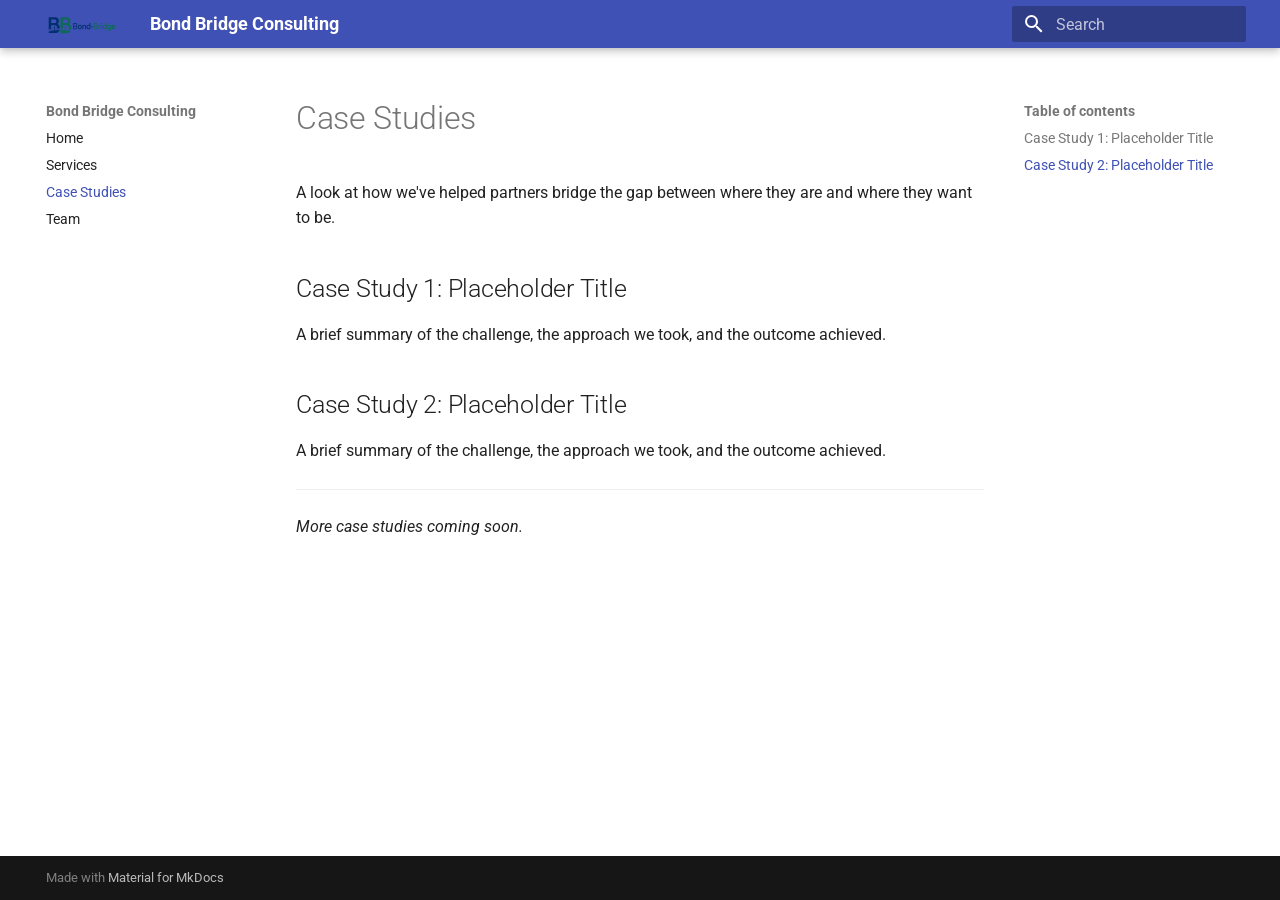
==== case-studies/index.html @ 0bbdc854 "Deployed 4b02a8a with MkDocs version: 1.6.1" ====
<!doctype html>
<html lang="en" class="no-js">
  <head>
    
      <meta charset="utf-8">
      <meta name="viewport" content="width=device-width,initial-scale=1">
      
        <meta name="description" content="Bond Bridge Consulting Public Site">
      
      
      
      
        <link rel="prev" href="../services/">
      
      
        <link rel="next" href="../team/">
      
      
        
      
      
      <link rel="icon" href="../img/bond-bridge-icon.svg">
      <meta name="generator" content="mkdocs-1.6.1, mkdocs-material-9.7.7">
    
    
      
        <title>Case Studies - Bond Bridge Consulting</title>
      
    
    
      <link rel="stylesheet" href="../assets/stylesheets/main.ec1eaa64.min.css">
      
        
        <link rel="stylesheet" href="../assets/stylesheets/palette.ab4e12ef.min.css">
      
      


    
    
      
    
    
      
        
        
        <link rel="preconnect" href="https://fonts.gstatic.com" crossorigin>
        <link rel="stylesheet" href="https://fonts.googleapis.com/css?family=Roboto:300,300i,400,400i,700,700i%7CRoboto+Mono:400,400i,700,700i&display=fallback">
        <style>:root{--md-text-font:"Roboto";--md-code-font:"Roboto Mono"}</style>
      
    
    
    <script>__md_scope=new URL("..",location),__md_hash=e=>[...e].reduce(((e,_)=>(e<<5)-e+_.charCodeAt(0)),0),__md_get=(e,_=localStorage,t=__md_scope)=>JSON.parse(_.getItem(t.pathname+"."+e)),__md_set=(e,_,t=localStorage,a=__md_scope)=>{try{t.setItem(a.pathname+"."+e,JSON.stringify(_))}catch(e){}}</script>
    
      

    
    
  </head>
  
  
    
    
      
    
    
    
    
    <body dir="ltr" data-md-color-scheme="default" data-md-color-primary="indigo" data-md-color-accent="indigo">
  
    
    <input class="md-toggle" data-md-toggle="drawer" type="checkbox" id="__drawer" autocomplete="off">
    <input class="md-toggle" data-md-toggle="search" type="checkbox" id="__search" autocomplete="off">
    <label class="md-overlay" for="__drawer"></label>
    <div data-md-component="skip">
      
        
        <a href="#case-studies" class="md-skip">
          Skip to content
        </a>
      
    </div>
    <div data-md-component="announce">
      
    </div>
    
    
      

  

<header class="md-header md-header--shadow" data-md-component="header">
  <nav class="md-header__inner md-grid" aria-label="Header">
    <a href=".." title="Bond Bridge Consulting" class="md-header__button md-logo" aria-label="Bond Bridge Consulting" data-md-component="logo">
      
  <img src="../img/bond-bridge-tag.svg" alt="logo">

    </a>
    <label class="md-header__button md-icon" for="__drawer">
      
      <svg xmlns="http://www.w3.org/2000/svg" viewBox="0 0 24 24"><path d="M3 6h18v2H3zm0 5h18v2H3zm0 5h18v2H3z"/></svg>
    </label>
    <div class="md-header__title" data-md-component="header-title">
      <div class="md-header__ellipsis">
        <div class="md-header__topic">
          <span class="md-ellipsis">
            Bond Bridge Consulting
          </span>
        </div>
        <div class="md-header__topic" data-md-component="header-topic">
          <span class="md-ellipsis">
            
              Case Studies
            
          </span>
        </div>
      </div>
    </div>
    
      
        <form class="md-header__option" data-md-component="palette">
  
    
    
    
    <input class="md-option" data-md-color-media="" data-md-color-scheme="default" data-md-color-primary="indigo" data-md-color-accent="indigo"  aria-hidden="true"  type="radio" name="__palette" id="__palette_0">
    
  
</form>
      
    
    
      <script>var palette=__md_get("__palette");if(palette&&palette.color){if("(prefers-color-scheme)"===palette.color.media){var media=matchMedia("(prefers-color-scheme: light)"),input=document.querySelector(media.matches?"[data-md-color-media='(prefers-color-scheme: light)']":"[data-md-color-media='(prefers-color-scheme: dark)']");palette.color.media=input.getAttribute("data-md-color-media"),palette.color.scheme=input.getAttribute("data-md-color-scheme"),palette.color.primary=input.getAttribute("data-md-color-primary"),palette.color.accent=input.getAttribute("data-md-color-accent")}for(var[key,value]of Object.entries(palette.color))document.body.setAttribute("data-md-color-"+key,value)}</script>
    
    
    
      
      
        <label class="md-header__button md-icon" for="__search">
          
          <svg xmlns="http://www.w3.org/2000/svg" viewBox="0 0 24 24"><path d="M9.5 3A6.5 6.5 0 0 1 16 9.5c0 1.61-.59 3.09-1.56 4.23l.27.27h.79l5 5-1.5 1.5-5-5v-.79l-.27-.27A6.52 6.52 0 0 1 9.5 16 6.5 6.5 0 0 1 3 9.5 6.5 6.5 0 0 1 9.5 3m0 2C7 5 5 7 5 9.5S7 14 9.5 14 14 12 14 9.5 12 5 9.5 5"/></svg>
        </label>
        <div class="md-search" data-md-component="search" role="dialog">
  <label class="md-search__overlay" for="__search"></label>
  <div class="md-search__inner" role="search">
    <form class="md-search__form" name="search">
      <input type="text" class="md-search__input" name="query" aria-label="Search" placeholder="Search" autocapitalize="off" autocorrect="off" autocomplete="off" spellcheck="false" data-md-component="search-query" required>
      <label class="md-search__icon md-icon" for="__search">
        
        <svg xmlns="http://www.w3.org/2000/svg" viewBox="0 0 24 24"><path d="M9.5 3A6.5 6.5 0 0 1 16 9.5c0 1.61-.59 3.09-1.56 4.23l.27.27h.79l5 5-1.5 1.5-5-5v-.79l-.27-.27A6.52 6.52 0 0 1 9.5 16 6.5 6.5 0 0 1 3 9.5 6.5 6.5 0 0 1 9.5 3m0 2C7 5 5 7 5 9.5S7 14 9.5 14 14 12 14 9.5 12 5 9.5 5"/></svg>
        
        <svg xmlns="http://www.w3.org/2000/svg" viewBox="0 0 24 24"><path d="M20 11v2H8l5.5 5.5-1.42 1.42L4.16 12l7.92-7.92L13.5 5.5 8 11z"/></svg>
      </label>
      <nav class="md-search__options" aria-label="Search">
        
        <button type="reset" class="md-search__icon md-icon" title="Clear" aria-label="Clear" tabindex="-1">
          
          <svg xmlns="http://www.w3.org/2000/svg" viewBox="0 0 24 24"><path d="M19 6.41 17.59 5 12 10.59 6.41 5 5 6.41 10.59 12 5 17.59 6.41 19 12 13.41 17.59 19 19 17.59 13.41 12z"/></svg>
        </button>
      </nav>
      
    </form>
    <div class="md-search__output">
      <div class="md-search__scrollwrap" tabindex="0" data-md-scrollfix>
        <div class="md-search-result" data-md-component="search-result">
          <div class="md-search-result__meta">
            Initializing search
          </div>
          <ol class="md-search-result__list" role="presentation"></ol>
        </div>
      </div>
    </div>
  </div>
</div>
      
    
    
  </nav>
  
</header>
    
    <div class="md-container" data-md-component="container">
      
      
        
          
        
      
      <main class="md-main" data-md-component="main">
        <div class="md-main__inner md-grid">
          
            
              
              <div class="md-sidebar md-sidebar--primary" data-md-component="sidebar" data-md-type="navigation" >
                <div class="md-sidebar__scrollwrap">
                  <div class="md-sidebar__inner">
                    



<nav class="md-nav md-nav--primary" aria-label="Navigation" data-md-level="0">
  <label class="md-nav__title" for="__drawer">
    <a href=".." title="Bond Bridge Consulting" class="md-nav__button md-logo" aria-label="Bond Bridge Consulting" data-md-component="logo">
      
  <img src="../img/bond-bridge-tag.svg" alt="logo">

    </a>
    Bond Bridge Consulting
  </label>
  
  <ul class="md-nav__list" data-md-scrollfix>
    
      
      
  
  
  
  
    <li class="md-nav__item">
      <a href=".." class="md-nav__link">
        
  
  
  <span class="md-ellipsis">
    
  
    Home
  

    
  </span>
  
  

      </a>
    </li>
  

    
      
      
  
  
  
  
    <li class="md-nav__item">
      <a href="../services/" class="md-nav__link">
        
  
  
  <span class="md-ellipsis">
    
  
    Services
  

    
  </span>
  
  

      </a>
    </li>
  

    
      
      
  
  
    
  
  
  
    <li class="md-nav__item md-nav__item--active">
      
      <input class="md-nav__toggle md-toggle" type="checkbox" id="__toc">
      
      
        
      
      
        <label class="md-nav__link md-nav__link--active" for="__toc">
          
  
  
  <span class="md-ellipsis">
    
  
    Case Studies
  

    
  </span>
  
  

          <span class="md-nav__icon md-icon"></span>
        </label>
      
      <a href="./" class="md-nav__link md-nav__link--active">
        
  
  
  <span class="md-ellipsis">
    
  
    Case Studies
  

    
  </span>
  
  

      </a>
      
        

<nav class="md-nav md-nav--secondary" aria-label="Table of contents">
  
  
  
    
  
  
    <label class="md-nav__title" for="__toc">
      <span class="md-nav__icon md-icon"></span>
      Table of contents
    </label>
    <ul class="md-nav__list" data-md-component="toc" data-md-scrollfix>
      
        <li class="md-nav__item">
  <a href="#case-study-1-placeholder-title" class="md-nav__link">
    <span class="md-ellipsis">
      
        Case Study 1: Placeholder Title
      
    </span>
  </a>
  
</li>
      
        <li class="md-nav__item">
  <a href="#case-study-2-placeholder-title" class="md-nav__link">
    <span class="md-ellipsis">
      
        Case Study 2: Placeholder Title
      
    </span>
  </a>
  
</li>
      
    </ul>
  
</nav>
      
    </li>
  

    
      
      
  
  
  
  
    <li class="md-nav__item">
      <a href="../team/" class="md-nav__link">
        
  
  
  <span class="md-ellipsis">
    
  
    Team
  

    
  </span>
  
  

      </a>
    </li>
  

    
  </ul>
</nav>
                  </div>
                </div>
              </div>
            
            
              
              <div class="md-sidebar md-sidebar--secondary" data-md-component="sidebar" data-md-type="toc" >
                <div class="md-sidebar__scrollwrap">
                  <div class="md-sidebar__inner">
                    

<nav class="md-nav md-nav--secondary" aria-label="Table of contents">
  
  
  
    
  
  
    <label class="md-nav__title" for="__toc">
      <span class="md-nav__icon md-icon"></span>
      Table of contents
    </label>
    <ul class="md-nav__list" data-md-component="toc" data-md-scrollfix>
      
        <li class="md-nav__item">
  <a href="#case-study-1-placeholder-title" class="md-nav__link">
    <span class="md-ellipsis">
      
        Case Study 1: Placeholder Title
      
    </span>
  </a>
  
</li>
      
        <li class="md-nav__item">
  <a href="#case-study-2-placeholder-title" class="md-nav__link">
    <span class="md-ellipsis">
      
        Case Study 2: Placeholder Title
      
    </span>
  </a>
  
</li>
      
    </ul>
  
</nav>
                  </div>
                </div>
              </div>
            
          
          
            <div class="md-content" data-md-component="content">
              
              <article class="md-content__inner md-typeset">
                
                  



<h1 id="case-studies">Case Studies</h1>
<p>A look at how we've helped partners bridge the gap between where they are and where they want to be.</p>
<h2 id="case-study-1-placeholder-title">Case Study 1: Placeholder Title</h2>
<p>A brief summary of the challenge, the approach we took, and the outcome achieved.</p>
<h2 id="case-study-2-placeholder-title">Case Study 2: Placeholder Title</h2>
<p>A brief summary of the challenge, the approach we took, and the outcome achieved.</p>
<hr />
<p><em>More case studies coming soon.</em></p>












                
              </article>
            </div>
          
          
<script>var target=document.getElementById(location.hash.slice(1));target&&target.name&&(target.checked=target.name.startsWith("__tabbed_"))</script>
        </div>
        
      </main>
      
        <footer class="md-footer">
  
  <div class="md-footer-meta md-typeset">
    <div class="md-footer-meta__inner md-grid">
      <div class="md-copyright">
  
  
    Made with
    <a href="https://squidfunk.github.io/mkdocs-material/" target="_blank" rel="noopener">
      Material for MkDocs
    </a>
  
</div>
      
    </div>
  </div>
</footer>
      
    </div>
    <div class="md-dialog" data-md-component="dialog">
      <div class="md-dialog__inner md-typeset"></div>
    </div>
    
    
    
      
      
      <script id="__config" type="application/json">{"annotate": null, "base": "..", "features": ["navigation.instant", "navigation.tracking", "content.code.copy"], "search": "../assets/javascripts/workers/search.2c215733.min.js", "tags": null, "translations": {"clipboard.copied": "Copied to clipboard", "clipboard.copy": "Copy to clipboard", "search.result.more.one": "1 more on this page", "search.result.more.other": "# more on this page", "search.result.none": "No matching documents", "search.result.one": "1 matching document", "search.result.other": "# matching documents", "search.result.placeholder": "Type to start searching", "search.result.term.missing": "Missing", "select.version": "Select version"}, "version": null}</script>
    
    
      <script src="../assets/javascripts/bundle.d7400e89.min.js"></script>
      
    
  </body>
</html>
---- assets/stylesheets/main.ec1eaa64.min.css ----
@charset "UTF-8";html{-webkit-text-size-adjust:none;-moz-text-size-adjust:none;text-size-adjust:none;box-sizing:border-box}*,:after,:before{box-sizing:inherit}@media (prefers-reduced-motion){*,:after,:before{transition:none!important}}body{margin:0}a,button,input,label{-webkit-tap-highlight-color:transparent}a{color:inherit;text-decoration:none}hr{border:0;box-sizing:initial;display:block;height:.05rem;overflow:visible;padding:0}small{font-size:80%}sub,sup{line-height:1em}img{border-style:none}table{border-collapse:initial;border-spacing:0}td,th{font-weight:400;vertical-align:top}button{background:#0000;border:0;font-family:inherit;font-size:inherit;margin:0;padding:0}input{border:0;outline:none}:root{--md-primary-fg-color:#4051b5;--md-primary-fg-color--light:#5d6cc0;--md-primary-fg-color--dark:#303fa1;--md-primary-bg-color:#fff;--md-primary-bg-color--light:#ffffffb3;--md-accent-fg-color:#526cfe;--md-accent-fg-color--transparent:#526cfe1a;--md-accent-bg-color:#fff;--md-accent-bg-color--light:#ffffffb3}[data-md-color-scheme=default]{color-scheme:light}[data-md-color-scheme=default] img[src$="#gh-dark-mode-only"],[data-md-color-scheme=default] img[src$="#only-dark"]{display:none}:root,[data-md-color-scheme=default]{--md-hue:225deg;--md-default-fg-color:#000000de;--md-default-fg-color--light:#0000008a;--md-default-fg-color--lighter:#00000052;--md-default-fg-color--lightest:#00000012;--md-default-bg-color:#fff;--md-default-bg-color--light:#ffffffb3;--md-default-bg-color--lighter:#ffffff4d;--md-default-bg-color--lightest:#ffffff1f;--md-code-fg-color:#36464e;--md-code-bg-color:#f5f5f5;--md-code-bg-color--light:#f5f5f5b3;--md-code-bg-color--lighter:#f5f5f54d;--md-code-hl-color:#4287ff;--md-code-hl-color--light:#4287ff1a;--md-code-hl-number-color:#d52a2a;--md-code-hl-special-color:#db1457;--md-code-hl-function-color:#a846b9;--md-code-hl-constant-color:#6e59d9;--md-code-hl-keyword-color:#3f6ec6;--md-code-hl-string-color:#1c7d4d;--md-code-hl-name-color:var(--md-code-fg-color);--md-code-hl-operator-color:var(--md-default-fg-color--light);--md-code-hl-punctuation-color:var(--md-default-fg-color--light);--md-code-hl-comment-color:var(--md-default-fg-color--light);--md-code-hl-generic-color:var(--md-default-fg-color--light);--md-code-hl-variable-color:var(--md-default-fg-color--light);--md-typeset-color:var(--md-default-fg-color);--md-typeset-a-color:var(--md-primary-fg-color);--md-typeset-del-color:#f5503d26;--md-typeset-ins-color:#0bd57026;--md-typeset-kbd-color:#fafafa;--md-typeset-kbd-accent-color:#fff;--md-typeset-kbd-border-color:#b8b8b8;--md-typeset-mark-color:#ffff0080;--md-typeset-table-color:#0000001f;--md-typeset-table-color--light:rgba(0,0,0,.035);--md-admonition-fg-color:var(--md-default-fg-color);--md-admonition-bg-color:var(--md-default-bg-color);--md-warning-fg-color:#000000de;--md-warning-bg-color:#ff9;--md-footer-fg-color:#fff;--md-footer-fg-color--light:#ffffffb3;--md-footer-fg-color--lighter:#ffffff73;--md-footer-bg-color:#000000de;--md-footer-bg-color--dark:#00000052;--md-shadow-z1:0 0.2rem 0.5rem #0000000d,0 0 0.05rem #0000001a;--md-shadow-z2:0 0.2rem 0.5rem #0000001a,0 0 0.05rem #00000040;--md-shadow-z3:0 0.2rem 0.5rem #0003,0 0 0.05rem #00000059}.md-icon svg{fill:currentcolor;display:block;height:1.2rem;width:1.2rem}body{-webkit-font-smoothing:antialiased;-moz-osx-font-smoothing:grayscale;--md-text-font-family:var(--md-text-font,_),-apple-system,BlinkMacSystemFont,Helvetica,Arial,sans-serif;--md-code-font-family:var(--md-code-font,_),SFMono-Regular,Consolas,Menlo,monospace}aside,body,input{font-feature-settings:"kern","liga";color:var(--md-typeset-color);font-family:var(--md-text-font-family)}code,kbd,pre{font-feature-settings:"kern";font-family:var(--md-code-font-family)}:root{--md-typeset-table-sort-icon:url('data:image/svg+xml;charset=utf-8,<svg xmlns="http://www.w3.org/2000/svg" viewBox="0 0 24 24"><path d="m18 21-4-4h3V7h-3l4-4 4 4h-3v10h3M2 19v-2h10v2M2 13v-2h7v2M2 7V5h4v2z"/></svg>');--md-typeset-table-sort-icon--asc:url('data:image/svg+xml;charset=utf-8,<svg xmlns="http://www.w3.org/2000/svg" viewBox="0 0 24 24"><path d="M19 17h3l-4 4-4-4h3V3h2M2 17h10v2H2M6 5v2H2V5m0 6h7v2H2z"/></svg>');--md-typeset-table-sort-icon--desc:url('data:image/svg+xml;charset=utf-8,<svg xmlns="http://www.w3.org/2000/svg" viewBox="0 0 24 24"><path d="M19 7h3l-4-4-4 4h3v14h2M2 17h10v2H2M6 5v2H2V5m0 6h7v2H2z"/></svg>')}.md-typeset{-webkit-print-color-adjust:exact;color-adjust:exact;font-size:.8rem;line-height:1.6;overflow-wrap:break-word}@media print{.md-typeset{font-size:.68rem}}.md-typeset blockquote,.md-typeset dl,.md-typeset figure,.md-typeset ol,.md-typeset pre,.md-typeset ul{margin-bottom:1em;margin-top:1em}.md-typeset h1{color:var(--md-default-fg-color--light);font-size:2em;line-height:1.3;margin:0 0 1.25em}.md-typeset h1,.md-typeset h2{font-weight:300;letter-spacing:-.01em}.md-typeset h2{font-size:1.5625em;line-height:1.4;margin:1.6em 0 .64em}.md-typeset h3{font-size:1.25em;font-weight:400;letter-spacing:-.01em;line-height:1.5;margin:1.6em 0 .8em}.md-typeset h2+h3{margin-top:.8em}.md-typeset h4{font-weight:700;letter-spacing:-.01em;margin:1em 0}.md-typeset h5,.md-typeset h6{color:var(--md-default-fg-color--light);font-size:.8em;font-weight:700;letter-spacing:-.01em;margin:1.25em 0}.md-typeset h5{text-transform:uppercase}.md-typeset h5 code{text-transform:none}.md-typeset hr{border-bottom:.05rem solid var(--md-default-fg-color--lightest);display:flow-root;margin:1.5em 0}.md-typeset a{color:var(--md-typeset-a-color);word-break:break-word}.md-typeset a,.md-typeset a:before{transition:color 125ms}.md-typeset a:focus,.md-typeset a:hover{color:var(--md-accent-fg-color)}.md-typeset a:focus code,.md-typeset a:hover code{background-color:var(--md-accent-fg-color--transparent);color:var(--md-accent-fg-color)}.md-typeset a code{color:var(--md-typeset-a-color)}.md-typeset a.focus-visible{outline-color:var(--md-accent-fg-color);outline-offset:.2rem}.md-typeset code,.md-typeset kbd,.md-typeset pre{color:var(--md-code-fg-color);direction:ltr;font-variant-ligatures:none;transition:background-color 125ms}@media print{.md-typeset code,.md-typeset kbd,.md-typeset pre{white-space:pre-wrap}}.md-typeset code{background-color:var(--md-code-bg-color);border-radius:.1rem;-webkit-box-decoration-break:clone;box-decoration-break:clone;font-size:.85em;padding:0 .2941176471em;transition:color 125ms,background-color 125ms;word-break:break-word}.md-typeset code:not(.focus-visible){-webkit-tap-highlight-color:transparent;outline:none}.md-typeset pre{display:flow-root;line-height:1.4;position:relative}.md-typeset pre>code{-webkit-box-decoration-break:slice;box-decoration-break:slice;box-shadow:none;display:block;margin:0;outline-color:var(--md-accent-fg-color);overflow:auto;padding:.7720588235em 1.1764705882em;scrollbar-color:var(--md-default-fg-color--lighter) #0000;scrollbar-width:thin;touch-action:auto;word-break:normal}.md-typeset pre>code:hover{scrollbar-color:var(--md-accent-fg-color) #0000}.md-typeset pre>code::-webkit-scrollbar{height:.2rem;width:.2rem}.md-typeset pre>code::-webkit-scrollbar-thumb{background-color:var(--md-default-fg-color--lighter)}.md-typeset pre>code::-webkit-scrollbar-thumb:hover{background-color:var(--md-accent-fg-color)}.md-typeset kbd{background-color:var(--md-typeset-kbd-color);border-radius:.1rem;box-shadow:0 .1rem 0 .05rem var(--md-typeset-kbd-border-color),0 .1rem 0 var(--md-typeset-kbd-border-color),0 -.1rem .2rem var(--md-typeset-kbd-accent-color) inset;color:var(--md-default-fg-color);display:inline-block;font-size:.75em;padding:0 .6666666667em;vertical-align:text-top;word-break:break-word}.md-typeset mark{background-color:var(--md-typeset-mark-color);-webkit-box-decoration-break:clone;box-decoration-break:clone;color:inherit;word-break:break-word}.md-typeset abbr{cursor:help;text-decoration:none}.md-typeset [data-preview],.md-typeset abbr{border-bottom:.05rem dotted var(--md-default-fg-color--light)}.md-typeset small{opacity:.75}[dir=ltr] .md-typeset sub,[dir=ltr] .md-typeset sup{margin-left:.078125em}[dir=rtl] .md-typeset sub,[dir=rtl] .md-typeset sup{margin-right:.078125em}[dir=ltr] .md-typeset blockquote{padding-left:.6rem}[dir=rtl] .md-typeset blockquote{padding-right:.6rem}[dir=ltr] .md-typeset blockquote{border-left:.2rem solid var(--md-default-fg-color--lighter)}[dir=rtl] .md-typeset blockquote{border-right:.2rem solid var(--md-default-fg-color--lighter)}.md-typeset blockquote{color:var(--md-default-fg-color--light);margin-left:0;margin-right:0}.md-typeset ul{list-style-type:disc}.md-typeset ul[type]{list-style-type:revert-layer}[dir=ltr] .md-typeset ol,[dir=ltr] .md-typeset ul{margin-left:.625em}[dir=rtl] .md-typeset ol,[dir=rtl] .md-typeset ul{margin-right:.625em}.md-typeset ol,.md-typeset ul{padding:0}.md-typeset ol:not([hidden]),.md-typeset ul:not([hidden]){display:flow-root}.md-typeset ol ol,.md-typeset ul ol{list-style-type:lower-alpha}.md-typeset ol ol ol,.md-typeset ul ol ol{list-style-type:lower-roman}.md-typeset ol ol ol ol,.md-typeset ul ol ol ol{list-style-type:upper-alpha}.md-typeset ol ol ol ol ol,.md-typeset ul ol ol ol ol{list-style-type:upper-roman}.md-typeset ol[type],.md-typeset ul[type]{list-style-type:revert-layer}[dir=ltr] .md-typeset ol li,[dir=ltr] .md-typeset ul li{margin-left:1.25em}[dir=rtl] .md-typeset ol li,[dir=rtl] .md-typeset ul li{margin-right:1.25em}.md-typeset ol li,.md-typeset ul li{margin-bottom:.5em}.md-typeset ol li blockquote,.md-typeset ol li p,.md-typeset ul li blockquote,.md-typeset ul li p{margin:.5em 0}.md-typeset ol li:last-child,.md-typeset ul li:last-child{margin-bottom:0}[dir=ltr] .md-typeset ol li ol,[dir=ltr] .md-typeset ol li ul,[dir=ltr] .md-typeset ul li ol,[dir=ltr] .md-typeset ul li ul{margin-left:.625em}[dir=rtl] .md-typeset ol li ol,[dir=rtl] .md-typeset ol li ul,[dir=rtl] .md-typeset ul li ol,[dir=rtl] .md-typeset ul li ul{margin-right:.625em}.md-typeset ol li ol,.md-typeset ol li ul,.md-typeset ul li ol,.md-typeset ul li ul{margin-bottom:.5em;margin-top:.5em}[dir=ltr] .md-typeset dd{margin-left:1.875em}[dir=rtl] .md-typeset dd{margin-right:1.875em}.md-typeset dd{margin-bottom:1.5em;margin-top:1em}.md-typeset img,.md-typeset svg,.md-typeset video{height:auto;max-width:100%}.md-typeset img[align=left]{margin:1em 1em 1em 0}.md-typeset img[align=right]{margin:1em 0 1em 1em}.md-typeset img[align]:only-child{margin-top:0}.md-typeset figure{display:flow-root;margin:1em auto;max-width:100%;text-align:center;width:fit-content}.md-typeset figure img{display:block;margin:0 auto}.md-typeset figcaption{font-style:italic;margin:1em auto;max-width:24rem}.md-typeset iframe{max-width:100%}.md-typeset table:not([class]){background-color:var(--md-default-bg-color);border:.05rem solid var(--md-typeset-table-color);border-radius:.1rem;display:inline-block;font-size:.64rem;max-width:100%;overflow:auto;touch-action:auto}@media print{.md-typeset table:not([class]){display:table}}.md-typeset table:not([class])+*{margin-top:1.5em}.md-typeset table:not([class]) td>:first-child,.md-typeset table:not([class]) th>:first-child{margin-top:0}.md-typeset table:not([class]) td>:last-child,.md-typeset table:not([class]) th>:last-child{margin-bottom:0}.md-typeset table:not([class]) td:not([align]),.md-typeset table:not([class]) th:not([align]){text-align:left}[dir=rtl] .md-typeset table:not([class]) td:not([align]),[dir=rtl] .md-typeset table:not([class]) th:not([align]){text-align:right}.md-typeset table:not([class]) th{font-weight:700;min-width:5rem;padding:.9375em 1.25em;vertical-align:top}.md-typeset table:not([class]) td{border-top:.05rem solid var(--md-typeset-table-color);padding:.9375em 1.25em;vertical-align:top}.md-typeset table:not([class]) tbody tr{transition:background-color 125ms}.md-typeset table:not([class]) tbody tr:hover{background-color:var(--md-typeset-table-color--light);box-shadow:0 .05rem 0 var(--md-default-bg-color) inset}.md-typeset table:not([class]) a{word-break:normal}.md-typeset table th[role=columnheader]{cursor:pointer}[dir=ltr] .md-typeset table th[role=columnheader]:after{margin-left:.5em}[dir=rtl] .md-typeset table th[role=columnheader]:after{margin-right:.5em}.md-typeset table th[role=columnheader]:after{content:"";display:inline-block;height:1.2em;-webkit-mask-image:var(--md-typeset-table-sort-icon);mask-image:var(--md-typeset-table-sort-icon);-webkit-mask-repeat:no-repeat;mask-repeat:no-repeat;-webkit-mask-size:contain;mask-size:contain;transition:background-color 125ms;vertical-align:text-bottom;width:1.2em}.md-typeset table th[role=columnheader]:hover:after{background-color:var(--md-default-fg-color--lighter)}.md-typeset table th[role=columnheader][aria-sort=ascending]:after{background-color:var(--md-default-fg-color--light);-webkit-mask-image:var(--md-typeset-table-sort-icon--asc);mask-image:var(--md-typeset-table-sort-icon--asc)}.md-typeset table th[role=columnheader][aria-sort=descending]:after{background-color:var(--md-default-fg-color--light);-webkit-mask-image:var(--md-typeset-table-sort-icon--desc);mask-image:var(--md-typeset-table-sort-icon--desc)}.md-typeset__scrollwrap{margin:1em -.8rem;overflow-x:auto;touch-action:auto}.md-typeset__table{display:inline-block;margin-bottom:.5em;padding:0 .8rem}@media print{.md-typeset__table{display:block}}html .md-typeset__table table{display:table;margin:0;overflow:hidden;width:100%}@media screen and (max-width:44.984375em){.md-content__inner>pre{margin:1em -.8rem}.md-content__inner>pre code{border-radius:0}}.md-typeset .md-author{border-radius:100%;display:block;flex-shrink:0;height:1.6rem;overflow:hidden;position:relative;transition:color 125ms,transform 125ms;width:1.6rem}.md-typeset .md-author img{display:block}.md-typeset .md-author--more{background:var(--md-default-fg-color--lightest);color:var(--md-default-fg-color--lighter);font-size:.6rem;font-weight:700;line-height:1.6rem;text-align:center}.md-typeset .md-author--long{height:2.4rem;width:2.4rem}.md-typeset a.md-author{transform:scale(1)}.md-typeset a.md-author img{border-radius:100%;filter:grayscale(100%) opacity(75%);transition:filter 125ms}.md-typeset a.md-author:focus,.md-typeset a.md-author:hover{transform:scale(1.1);z-index:1}.md-typeset a.md-author:focus img,.md-typeset a.md-author:hover img{filter:grayscale(0)}.md-banner{background-color:var(--md-footer-bg-color);color:var(--md-footer-fg-color);overflow:auto}@media print{.md-banner{display:none}}.md-banner--warning{background-color:var(--md-warning-bg-color);color:var(--md-warning-fg-color)}.md-banner__inner{font-size:.7rem;margin:.6rem auto;padding:0 .8rem}[dir=ltr] .md-banner__button{float:right}[dir=rtl] .md-banner__button{float:left}.md-banner__button{color:inherit;cursor:pointer;transition:opacity .25s}.no-js .md-banner__button{display:none}.md-banner__button:hover{opacity:.7}html{font-size:125%;height:100%;overflow-x:hidden}@media screen and (min-width:100em){html{font-size:137.5%}}@media screen and (min-width:125em){html{font-size:150%}}body{background-color:var(--md-default-bg-color);display:flex;flex-direction:column;font-size:.5rem;min-height:100%;position:relative;width:100%}@media print{body{display:block}}@media screen and (max-width:59.984375em){body[data-md-scrolllock]{position:fixed}}.md-grid{margin-left:auto;margin-right:auto;max-width:61rem}.md-container{display:flex;flex-direction:column;flex-grow:1}@media print{.md-container{display:block}}.md-main{flex-grow:1}.md-main__inner{display:flex;height:100%;margin-top:1.5rem}.md-ellipsis{overflow:hidden;text-overflow:ellipsis}.md-toggle{display:none}.md-option{height:0;opacity:0;position:absolute;width:0}.md-option:checked+label:not([hidden]){display:block}.md-option.focus-visible+label{outline-color:var(--md-accent-fg-color);outline-style:auto}.md-skip{background-color:var(--md-default-fg-color);border-radius:.1rem;color:var(--md-default-bg-color);font-size:.64rem;margin:.5rem;opacity:0;outline-color:var(--md-accent-fg-color);padding:.3rem .5rem;position:fixed;transform:translateY(.4rem);z-index:-1}.md-skip:focus{opacity:1;transform:translateY(0);transition:transform .25s cubic-bezier(.4,0,.2,1),opacity 175ms 75ms;z-index:10}@page{margin:25mm}:root{--md-clipboard-icon:url('data:image/svg+xml;charset=utf-8,<svg xmlns="http://www.w3.org/2000/svg" viewBox="0 0 24 24"><path d="M19 21H8V7h11m0-2H8a2 2 0 0 0-2 2v14a2 2 0 0 0 2 2h11a2 2 0 0 0 2-2V7a2 2 0 0 0-2-2m-3-4H4a2 2 0 0 0-2 2v14h2V3h12z"/></svg>')}.md-clipboard{border-radius:.1rem;color:var(--md-default-fg-color--lightest);cursor:pointer;height:1.5em;outline-color:var(--md-accent-fg-color);outline-offset:.1rem;transition:color .25s;width:1.5em;z-index:1}@media print{.md-clipboard{display:none}}.md-clipboard:not(.focus-visible){-webkit-tap-highlight-color:transparent;outline:none}:hover>.md-clipboard{color:var(--md-default-fg-color--light)}.md-clipboard:focus,.md-clipboard:hover{color:var(--md-accent-fg-color)}.md-clipboard:after{background-color:currentcolor;content:"";display:block;height:1.125em;margin:0 auto;-webkit-mask-image:var(--md-clipboard-icon);mask-image:var(--md-clipboard-icon);-webkit-mask-position:center;mask-position:center;-webkit-mask-repeat:no-repeat;mask-repeat:no-repeat;-webkit-mask-size:contain;mask-size:contain;width:1.125em}.md-clipboard--inline{cursor:pointer}.md-clipboard--inline code{transition:color .25s,background-color .25s}.md-clipboard--inline:focus code,.md-clipboard--inline:hover code{background-color:var(--md-accent-fg-color--transparent);color:var(--md-accent-fg-color)}:root{--md-code-select-icon:url('data:image/svg+xml;charset=utf-8,<svg xmlns="http://www.w3.org/2000/svg" viewBox="0 0 24 24"><path d="M19 19h-4v2h4c1.1 0 2-.9 2-2v-4h-2m0-12h-4v2h4v4h2V5c0-1.1-.9-2-2-2M5 5h4V3H5c-1.1 0-2 .9-2 2v4h2m0 6H3v4c0 1.1.9 2 2 2h4v-2H5zm2-4h2v2H7zm4 0h2v2h-2zm4 0h2v2h-2zM7 7h2v2H7zm4 0h2v2h-2zm4 0h2v2h-2zm-8 8h2v2H7zm4 0h2v2h-2zm4 0h2v2h-2z"/></svg>');--md-code-copy-icon:url('data:image/svg+xml;charset=utf-8,<svg xmlns="http://www.w3.org/2000/svg" viewBox="0 0 24 24"><path d="M19 21H8V7h11m0-2H8a2 2 0 0 0-2 2v14a2 2 0 0 0 2 2h11a2 2 0 0 0 2-2V7a2 2 0 0 0-2-2m-3-4H4a2 2 0 0 0-2 2v14h2V3h12z"/></svg>')}.md-typeset .md-code__content{display:grid}.md-code__nav{background-color:var(--md-code-bg-color--lighter);border-radius:.1rem;display:flex;gap:.2rem;padding:.2rem;position:absolute;right:.25em;top:.25em;transition:background-color .25s;z-index:1}:hover>.md-code__nav{background-color:var(--md-code-bg-color--light)}.md-code__button{color:var(--md-default-fg-color--lightest);cursor:pointer;display:block;height:1.5em;outline-color:var(--md-accent-fg-color);outline-offset:.1rem;transition:color .25s;width:1.5em}:hover>*>.md-code__button{color:var(--md-default-fg-color--light)}.md-code__button.focus-visible,.md-code__button:hover{color:var(--md-accent-fg-color)}.md-code__button--active{color:var(--md-default-fg-color)!important}.md-code__button:after{background-color:currentcolor;content:"";display:block;height:1.125em;margin:0 auto;-webkit-mask-position:center;mask-position:center;-webkit-mask-repeat:no-repeat;mask-repeat:no-repeat;-webkit-mask-size:contain;mask-size:contain;width:1.125em}.md-code__button[data-md-type=select]:after{-webkit-mask-image:var(--md-code-select-icon);mask-image:var(--md-code-select-icon)}.md-code__button[data-md-type=copy]:after{-webkit-mask-image:var(--md-code-copy-icon);mask-image:var(--md-code-copy-icon)}@keyframes consent{0%{opacity:0;transform:translateY(100%)}to{opacity:1;transform:translateY(0)}}@keyframes overlay{0%{opacity:0}to{opacity:1}}.md-consent__overlay{animation:overlay .25s both;-webkit-backdrop-filter:blur(.1rem);backdrop-filter:blur(.1rem);background-color:#0000008a;height:100%;opacity:1;position:fixed;top:0;width:100%;z-index:5}.md-consent__inner{animation:consent .5s cubic-bezier(.1,.7,.1,1) both;background-color:var(--md-default-bg-color);border:0;border-radius:.1rem;bottom:0;box-shadow:0 0 .2rem #0000001a,0 .2rem .4rem #0003;max-height:100%;overflow:auto;padding:0;position:fixed;width:100%;z-index:5}.md-consent__form{padding:.8rem}.md-consent__settings{display:none;margin:1em 0}input:checked+.md-consent__settings{display:block}.md-consent__controls{margin-bottom:.8rem}.md-typeset .md-consent__controls .md-button{display:inline}@media screen and (max-width:44.984375em){.md-typeset .md-consent__controls .md-button{display:block;margin-top:.4rem;text-align:center;width:100%}}.md-consent label{cursor:pointer}.md-content{flex-grow:1;min-width:0}.md-content__inner{margin:0 .8rem 1.2rem;padding-top:.6rem}@media screen and (min-width:76.25em){[dir=ltr] .md-sidebar--primary:not([hidden])~.md-content>.md-content__inner{margin-left:1.2rem}[dir=ltr] .md-sidebar--secondary:not([hidden])~.md-content>.md-content__inner,[dir=rtl] .md-sidebar--primary:not([hidden])~.md-content>.md-content__inner{margin-right:1.2rem}[dir=rtl] .md-sidebar--secondary:not([hidden])~.md-content>.md-content__inner{margin-left:1.2rem}}.md-content__inner:before{content:"";display:block;height:.4rem}.md-content__inner>:last-child{margin-bottom:0}[dir=ltr] .md-content__button{float:right}[dir=rtl] .md-content__button{float:left}[dir=ltr] .md-content__button{margin-left:.4rem}[dir=rtl] .md-content__button{margin-right:.4rem}.md-content__button{margin:.4rem 0;padding:0}@media print{.md-content__button{display:none}}.md-typeset .md-content__button{color:var(--md-default-fg-color--lighter)}.md-content__button svg{display:inline;vertical-align:top}[dir=rtl] .md-content__button svg{transform:scaleX(-1)}[dir=ltr] .md-dialog{right:.8rem}[dir=rtl] .md-dialog{left:.8rem}.md-dialog{background-color:var(--md-default-fg-color);border-radius:.1rem;bottom:.8rem;box-shadow:var(--md-shadow-z3);min-width:11.1rem;opacity:0;padding:.4rem .6rem;pointer-events:none;position:fixed;transform:translateY(100%);transition:transform 0ms .4s,opacity .4s;z-index:4}@media print{.md-dialog{display:none}}.md-dialog--active{opacity:1;pointer-events:auto;transform:translateY(0);transition:transform .4s cubic-bezier(.075,.85,.175,1),opacity .4s}.md-dialog__inner{color:var(--md-default-bg-color);font-size:.7rem}.md-feedback{margin:2em 0 1em;text-align:center}.md-feedback fieldset{border:none;margin:0;padding:0}.md-feedback__title{font-weight:700;margin:1em auto}.md-feedback__inner{position:relative}.md-feedback__list{display:flex;flex-wrap:wrap;place-content:baseline center;position:relative}.md-feedback__list:hover .md-icon:not(:disabled){color:var(--md-default-fg-color--lighter)}:disabled .md-feedback__list{min-height:1.8rem}.md-feedback__icon{color:var(--md-default-fg-color--light);cursor:pointer;flex-shrink:0;margin:0 .1rem;transition:color 125ms}.md-feedback__icon:not(:disabled).md-icon:hover{color:var(--md-accent-fg-color)}.md-feedback__icon:disabled{color:var(--md-default-fg-color--lightest);pointer-events:none}.md-feedback__note{opacity:0;position:relative;transform:translateY(.4rem);transition:transform .4s cubic-bezier(.1,.7,.1,1),opacity .15s}.md-feedback__note>*{margin:0 auto;max-width:16rem}:disabled .md-feedback__note{opacity:1;transform:translateY(0)}@media print{.md-feedback{display:none}}.md-footer{background-color:var(--md-footer-bg-color);color:var(--md-footer-fg-color)}@media print{.md-footer{display:none}}.md-footer__inner{justify-content:space-between;overflow:auto;padding:.2rem}.md-footer__inner:not([hidden]){display:flex}.md-footer__link{align-items:end;display:flex;flex-grow:0.01;margin-bottom:.4rem;margin-top:1rem;max-width:100%;outline-color:var(--md-accent-fg-color);overflow:hidden;transition:opacity .25s}.md-footer__link:focus,.md-footer__link:hover{opacity:.7}[dir=rtl] .md-footer__link svg{transform:scaleX(-1)}@media screen and (max-width:44.984375em){.md-footer__link--prev{flex-shrink:0}.md-footer__link--prev .md-footer__title{display:none}}[dir=ltr] .md-footer__link--next{margin-left:auto}[dir=rtl] .md-footer__link--next{margin-right:auto}.md-footer__link--next{text-align:right}[dir=rtl] .md-footer__link--next{text-align:left}.md-footer__title{flex-grow:1;font-size:.9rem;margin-bottom:.7rem;max-width:calc(100% - 2.4rem);padding:0 1rem;white-space:nowrap}.md-footer__button{margin:.2rem;padding:.4rem}.md-footer__direction{font-size:.64rem;opacity:.7}.md-footer-meta{background-color:var(--md-footer-bg-color--dark)}.md-footer-meta__inner{display:flex;flex-wrap:wrap;justify-content:space-between;padding:.2rem}html .md-footer-meta.md-typeset a{color:var(--md-footer-fg-color--light)}html .md-footer-meta.md-typeset a:focus,html .md-footer-meta.md-typeset a:hover{color:var(--md-footer-fg-color)}.md-copyright{color:var(--md-footer-fg-color--lighter);font-size:.64rem;margin:auto .6rem;padding:.4rem 0;width:100%}@media screen and (min-width:45em){.md-copyright{width:auto}}.md-copyright__highlight{color:var(--md-footer-fg-color--light)}.md-social{display:inline-flex;gap:.2rem;margin:0 .4rem;padding:.2rem 0 .6rem}@media screen and (min-width:45em){.md-social{padding:.6rem 0}}.md-social__link{display:inline-block;height:1.6rem;text-align:center;width:1.6rem}.md-social__link:before{line-height:1.9}.md-social__link svg{fill:currentcolor;max-height:.8rem;vertical-align:-25%}.md-typeset .md-button{border:.1rem solid;border-radius:.1rem;color:var(--md-primary-fg-color);cursor:pointer;display:inline-block;font-weight:700;padding:.625em 2em;transition:color 125ms,background-color 125ms,border-color 125ms}.md-typeset .md-button--primary{background-color:var(--md-primary-fg-color);border-color:var(--md-primary-fg-color);color:var(--md-primary-bg-color)}.md-typeset .md-button:focus,.md-typeset .md-button:hover{background-color:var(--md-accent-fg-color);border-color:var(--md-accent-fg-color);color:var(--md-accent-bg-color)}[dir=ltr] .md-typeset .md-input{border-top-left-radius:.1rem}[dir=ltr] .md-typeset .md-input,[dir=rtl] .md-typeset .md-input{border-top-right-radius:.1rem}[dir=rtl] .md-typeset .md-input{border-top-left-radius:.1rem}.md-typeset .md-input{border-bottom:.1rem solid var(--md-default-fg-color--lighter);box-shadow:var(--md-shadow-z1);font-size:.8rem;height:1.8rem;padding:0 .6rem;transition:border .25s,box-shadow .25s}.md-typeset .md-input:focus,.md-typeset .md-input:hover{border-bottom-color:var(--md-accent-fg-color);box-shadow:var(--md-shadow-z2)}.md-typeset .md-input--stretch{width:100%}.md-header{background-color:var(--md-primary-fg-color);box-shadow:0 0 .2rem #0000,0 .2rem .4rem #0000;color:var(--md-primary-bg-color);display:block;left:0;position:sticky;right:0;top:0;z-index:4}@media print{.md-header{display:none}}.md-header[hidden]{transform:translateY(-100%);transition:transform .25s cubic-bezier(.8,0,.6,1),box-shadow .25s}.md-header--shadow{box-shadow:0 0 .2rem #0000001a,0 .2rem .4rem #0003;transition:transform .25s cubic-bezier(.1,.7,.1,1),box-shadow .25s}.md-header__inner{align-items:center;display:flex;padding:0 .2rem}.md-header__button{color:currentcolor;cursor:pointer;margin:.2rem;outline-color:var(--md-accent-fg-color);padding:.4rem;position:relative;transition:opacity .25s;vertical-align:middle;z-index:1}.md-header__button:hover{opacity:.7}.md-header__button:not([hidden]){display:inline-block}.md-header__button:not(.focus-visible){-webkit-tap-highlight-color:transparent;outline:none}.md-header__button.md-logo{margin:.2rem;padding:.4rem}@media screen and (max-width:76.234375em){.md-header__button.md-logo{display:none}}.md-header__button.md-logo img,.md-header__button.md-logo svg{fill:currentcolor;display:block;height:1.2rem;width:auto}@media screen and (min-width:60em){.md-header__button[for=__search]{display:none}}.no-js .md-header__button[for=__search]{display:none}[dir=rtl] .md-header__button[for=__search] svg{transform:scaleX(-1)}@media screen and (min-width:76.25em){.md-header__button[for=__drawer]{display:none}}.md-header__topic{display:flex;max-width:100%;position:absolute;transition:transform .4s cubic-bezier(.1,.7,.1,1),opacity .15s;white-space:nowrap}.md-header__topic+.md-header__topic{opacity:0;pointer-events:none;transform:translateX(1.25rem);transition:transform .4s cubic-bezier(1,.7,.1,.1),opacity .15s;z-index:-1}[dir=rtl] .md-header__topic+.md-header__topic{transform:translateX(-1.25rem)}.md-header__topic:first-child{font-weight:700}[dir=ltr] .md-header__title{margin-left:1rem;margin-right:.4rem}[dir=rtl] .md-header__title{margin-left:.4rem;margin-right:1rem}.md-header__title{flex-grow:1;font-size:.9rem;height:2.4rem;line-height:2.4rem}.md-header__title--active .md-header__topic{opacity:0;pointer-events:none;transform:translateX(-1.25rem);transition:transform .4s cubic-bezier(1,.7,.1,.1),opacity .15s;z-index:-1}[dir=rtl] .md-header__title--active .md-header__topic{transform:translateX(1.25rem)}.md-header__title--active .md-header__topic+.md-header__topic{opacity:1;pointer-events:auto;transform:translateX(0);transition:transform .4s cubic-bezier(.1,.7,.1,1),opacity .15s;z-index:0}.md-header__title>.md-header__ellipsis{height:100%;position:relative;width:100%}.md-header__option{display:flex;flex-shrink:0;max-width:100%;transition:max-width 0ms .25s,opacity .25s .25s;white-space:nowrap}[data-md-toggle=search]:checked~.md-header .md-header__option{max-width:0;opacity:0;transition:max-width 0ms,opacity 0ms}.md-header__option>input{bottom:0}.md-header__source{display:none}@media screen and (min-width:60em){[dir=ltr] .md-header__source{margin-left:1rem}[dir=rtl] .md-header__source{margin-right:1rem}.md-header__source{display:block;max-width:11.7rem;width:11.7rem}}@media screen and (min-width:76.25em){[dir=ltr] .md-header__source{margin-left:1.4rem}[dir=rtl] .md-header__source{margin-right:1.4rem}}.md-meta{color:var(--md-default-fg-color--light);font-size:.7rem;line-height:1.3}.md-meta__list{display:inline-flex;flex-wrap:wrap;list-style:none;margin:0;padding:0}.md-meta__item:not(:last-child):after{content:"·";margin-left:.2rem;margin-right:.2rem}.md-meta__link{color:var(--md-typeset-a-color)}.md-meta__link:focus,.md-meta__link:hover{color:var(--md-accent-fg-color)}.md-draft{background-color:#ff1744;border-radius:.125em;color:#fff;display:inline-block;font-weight:700;padding-left:.5714285714em;padding-right:.5714285714em}:root{--md-nav-icon--prev:url('data:image/svg+xml;charset=utf-8,<svg xmlns="http://www.w3.org/2000/svg" viewBox="0 0 24 24"><path d="M20 11v2H8l5.5 5.5-1.42 1.42L4.16 12l7.92-7.92L13.5 5.5 8 11z"/></svg>');--md-nav-icon--next:url('data:image/svg+xml;charset=utf-8,<svg xmlns="http://www.w3.org/2000/svg" viewBox="0 0 24 24"><path d="M8.59 16.58 13.17 12 8.59 7.41 10 6l6 6-6 6z"/></svg>');--md-toc-icon:url('data:image/svg+xml;charset=utf-8,<svg xmlns="http://www.w3.org/2000/svg" viewBox="0 0 24 24"><path d="M3 9h14V7H3zm0 4h14v-2H3zm0 4h14v-2H3zm16 0h2v-2h-2zm0-10v2h2V7zm0 6h2v-2h-2z"/></svg>')}.md-nav{font-size:.7rem;line-height:1.3}.md-nav__title{color:var(--md-default-fg-color--light);display:block;font-weight:700;overflow:hidden;padding:0 .6rem;text-overflow:ellipsis}.md-nav__title .md-nav__button{display:none}.md-nav__title .md-nav__button img{height:100%;width:auto}.md-nav__title .md-nav__button.md-logo img,.md-nav__title .md-nav__button.md-logo svg{fill:currentcolor;display:block;height:2.4rem;max-width:100%;object-fit:contain;width:auto}.md-nav__list{list-style:none;margin:0;padding:0}.md-nav__link{align-items:flex-start;display:flex;gap:.4rem;margin-top:.625em;scroll-snap-align:start;transition:color 125ms}.md-nav__link--passed,.md-nav__link--passed code{color:var(--md-default-fg-color--light)}.md-nav__item .md-nav__link--active,.md-nav__item .md-nav__link--active code{color:var(--md-typeset-a-color)}.md-nav__link .md-ellipsis{position:relative}.md-nav__link .md-ellipsis code{word-break:normal}[dir=ltr] .md-nav__link .md-icon:last-child{margin-left:auto}[dir=rtl] .md-nav__link .md-icon:last-child{margin-right:auto}.md-nav__link .md-typeset{font-size:.7rem;line-height:1.3}.md-nav__link svg{fill:currentcolor;flex-shrink:0;height:1.3em;position:relative}.md-nav__link[for]:focus,.md-nav__link[for]:hover,.md-nav__link[href]:focus,.md-nav__link[href]:hover{color:var(--md-accent-fg-color);cursor:pointer}.md-nav__link[for]:focus code,.md-nav__link[for]:hover code,.md-nav__link[href]:focus code,.md-nav__link[href]:hover code{background-color:var(--md-accent-fg-color--transparent);color:var(--md-accent-fg-color)}.md-nav__link.focus-visible{outline-color:var(--md-accent-fg-color);outline-offset:.2rem}.md-nav--primary .md-nav__link[for=__toc]{display:none}.md-nav--primary .md-nav__link[for=__toc] .md-icon:after{background-color:currentcolor;display:block;height:100%;-webkit-mask-image:var(--md-toc-icon);mask-image:var(--md-toc-icon);width:100%}.md-nav--primary .md-nav__link[for=__toc]~.md-nav{display:none}.md-nav__container>.md-nav__link{margin-top:0}.md-nav__container>.md-nav__link:first-child{flex-grow:1;min-width:0}.md-nav__icon{flex-shrink:0}.md-nav__source{display:none}@media screen and (max-width:76.234375em){.md-nav--primary,.md-nav--primary .md-nav{background-color:var(--md-default-bg-color);display:flex;flex-direction:column;height:100%;left:0;position:absolute;right:0;top:0;z-index:1}.md-nav--primary .md-nav__item,.md-nav--primary .md-nav__title{font-size:.8rem;line-height:1.5}.md-nav--primary .md-nav__title{background-color:var(--md-default-fg-color--lightest);color:var(--md-default-fg-color--light);cursor:pointer;height:5.6rem;line-height:2.4rem;padding:3rem .8rem .2rem;position:relative;white-space:nowrap}[dir=ltr] .md-nav--primary .md-nav__title .md-nav__icon{left:.4rem}[dir=rtl] .md-nav--primary .md-nav__title .md-nav__icon{right:.4rem}.md-nav--primary .md-nav__title .md-nav__icon{display:block;height:1.2rem;margin:.2rem;position:absolute;top:.4rem;width:1.2rem}.md-nav--primary .md-nav__title .md-nav__icon:after{background-color:currentcolor;content:"";display:block;height:100%;-webkit-mask-image:var(--md-nav-icon--prev);mask-image:var(--md-nav-icon--prev);-webkit-mask-position:center;mask-position:center;-webkit-mask-repeat:no-repeat;mask-repeat:no-repeat;-webkit-mask-size:contain;mask-size:contain;width:100%}.md-nav--primary .md-nav__title~.md-nav__list{background-color:var(--md-default-bg-color);box-shadow:0 .05rem 0 var(--md-default-fg-color--lightest) inset;overflow-y:auto;scroll-snap-type:y mandatory;touch-action:pan-y}.md-nav--primary .md-nav__title~.md-nav__list>:first-child{border-top:0}.md-nav--primary .md-nav__title[for=__drawer]{background-color:var(--md-primary-fg-color);color:var(--md-primary-bg-color);font-weight:700}.md-nav--primary .md-nav__title .md-logo{display:block;left:.2rem;margin:.2rem;padding:.4rem;position:absolute;right:.2rem;top:.2rem}.md-nav--primary .md-nav__list{flex:1}.md-nav--primary .md-nav__item{border-top:.05rem solid var(--md-default-fg-color--lightest)}.md-nav--primary .md-nav__item--active>.md-nav__link{color:var(--md-typeset-a-color)}.md-nav--primary .md-nav__item--active>.md-nav__link:focus,.md-nav--primary .md-nav__item--active>.md-nav__link:hover{color:var(--md-accent-fg-color)}.md-nav--primary .md-nav__link{margin-top:0;padding:.6rem .8rem}.md-nav--primary .md-nav__link svg{margin-top:.1em}.md-nav--primary .md-nav__link>.md-nav__link{padding:0}[dir=ltr] .md-nav--primary .md-nav__link .md-nav__icon{margin-right:-.2rem}[dir=rtl] .md-nav--primary .md-nav__link .md-nav__icon{margin-left:-.2rem}.md-nav--primary .md-nav__link .md-nav__icon{font-size:1.2rem;height:1.2rem;width:1.2rem}.md-nav--primary .md-nav__link .md-nav__icon:after{background-color:currentcolor;content:"";display:block;height:100%;-webkit-mask-image:var(--md-nav-icon--next);mask-image:var(--md-nav-icon--next);-webkit-mask-position:center;mask-position:center;-webkit-mask-repeat:no-repeat;mask-repeat:no-repeat;-webkit-mask-size:contain;mask-size:contain;width:100%}[dir=rtl] .md-nav--primary .md-nav__icon:after{transform:scale(-1)}.md-nav--primary .md-nav--secondary .md-nav{background-color:initial;position:static}[dir=ltr] .md-nav--primary .md-nav--secondary .md-nav .md-nav__link{padding-left:1.4rem}[dir=rtl] .md-nav--primary .md-nav--secondary .md-nav .md-nav__link{padding-right:1.4rem}[dir=ltr] .md-nav--primary .md-nav--secondary .md-nav .md-nav .md-nav__link{padding-left:2rem}[dir=rtl] .md-nav--primary .md-nav--secondary .md-nav .md-nav .md-nav__link{padding-right:2rem}[dir=ltr] .md-nav--primary .md-nav--secondary .md-nav .md-nav .md-nav .md-nav__link{padding-left:2.6rem}[dir=rtl] .md-nav--primary .md-nav--secondary .md-nav .md-nav .md-nav .md-nav__link{padding-right:2.6rem}[dir=ltr] .md-nav--primary .md-nav--secondary .md-nav .md-nav .md-nav .md-nav .md-nav__link{padding-left:3.2rem}[dir=rtl] .md-nav--primary .md-nav--secondary .md-nav .md-nav .md-nav .md-nav .md-nav__link{padding-right:3.2rem}.md-nav--secondary{background-color:initial}.md-nav__toggle~.md-nav{display:flex;opacity:0;transform:translateX(100%);transition:transform .25s cubic-bezier(.8,0,.6,1),opacity 125ms 50ms}[dir=rtl] .md-nav__toggle~.md-nav{transform:translateX(-100%)}.md-nav__toggle:checked~.md-nav{opacity:1;transform:translateX(0);transition:transform .25s cubic-bezier(.4,0,.2,1),opacity 125ms 125ms}.md-nav__toggle:checked~.md-nav>.md-nav__list{backface-visibility:hidden}}@media screen and (max-width:59.984375em){.md-nav--primary .md-nav__link[for=__toc]{display:flex}.md-nav--primary .md-nav__link[for=__toc] .md-icon:after{content:""}.md-nav--primary .md-nav__link[for=__toc]+.md-nav__link{display:none}.md-nav--primary .md-nav__link[for=__toc]~.md-nav{display:flex}.md-nav__source{background-color:var(--md-primary-fg-color--dark);color:var(--md-primary-bg-color);display:block;padding:0 .2rem}}@media screen and (min-width:60em) and (max-width:76.234375em){.md-nav--integrated .md-nav__link[for=__toc]{display:flex}.md-nav--integrated .md-nav__link[for=__toc] .md-icon:after{content:""}.md-nav--integrated .md-nav__link[for=__toc]+.md-nav__link{display:none}.md-nav--integrated .md-nav__link[for=__toc]~.md-nav{display:flex}}@media screen and (min-width:60em){.md-nav{margin-bottom:-.4rem}.md-nav--secondary .md-nav__title{background:var(--md-default-bg-color);box-shadow:0 0 .4rem .4rem var(--md-default-bg-color);position:sticky;top:0;z-index:1}.md-nav--secondary .md-nav__title[for=__toc]{scroll-snap-align:start}.md-nav--secondary .md-nav__title .md-nav__icon{display:none}[dir=ltr] .md-nav--secondary .md-nav__list{padding-left:.6rem}[dir=rtl] .md-nav--secondary .md-nav__list{padding-right:.6rem}.md-nav--secondary .md-nav__list{padding-bottom:.4rem}[dir=ltr] .md-nav--secondary .md-nav__item>.md-nav__link{margin-right:.4rem}[dir=rtl] .md-nav--secondary .md-nav__item>.md-nav__link{margin-left:.4rem}}@media screen and (min-width:76.25em){.md-nav{margin-bottom:-.4rem;transition:max-height .25s cubic-bezier(.86,0,.07,1)}.md-nav--primary .md-nav__title{background:var(--md-default-bg-color);box-shadow:0 0 .4rem .4rem var(--md-default-bg-color);position:sticky;top:0;z-index:1}.md-nav--primary .md-nav__title[for=__drawer]{scroll-snap-align:start}.md-nav--primary .md-nav__title .md-nav__icon{display:none}[dir=ltr] .md-nav--primary .md-nav__list{padding-left:.6rem}[dir=rtl] .md-nav--primary .md-nav__list{padding-right:.6rem}.md-nav--primary .md-nav__list{padding-bottom:.4rem}[dir=ltr] .md-nav--primary .md-nav__item>.md-nav__link{margin-right:.4rem}[dir=rtl] .md-nav--primary .md-nav__item>.md-nav__link{margin-left:.4rem}.md-nav__toggle~.md-nav{display:grid;grid-template-rows:minmax(.4rem,0fr);opacity:0;transition:grid-template-rows .25s cubic-bezier(.86,0,.07,1),opacity .25s,visibility 0ms .25s;visibility:collapse}.md-nav__toggle~.md-nav>.md-nav__list{overflow:hidden}.md-nav__toggle.md-toggle--indeterminate~.md-nav,.md-nav__toggle:checked~.md-nav{grid-template-rows:minmax(.4rem,1fr);opacity:1;transition:grid-template-rows .25s cubic-bezier(.86,0,.07,1),opacity .15s .1s,visibility 0ms;visibility:visible}.md-nav__toggle.md-toggle--indeterminate~.md-nav{transition:none}.md-nav__item--nested>.md-nav>.md-nav__title{display:none}.md-nav__item--section{display:block;margin:1.25em 0}.md-nav__item--section:last-child{margin-bottom:0}.md-nav__item--section>.md-nav__link{font-weight:700}.md-nav__item--section>.md-nav__link[for]{color:var(--md-default-fg-color--light)}.md-nav__item--section>.md-nav__link:not(.md-nav__container){pointer-events:none}.md-nav__item--section>.md-nav__link .md-icon,.md-nav__item--section>.md-nav__link>[for]{display:none}[dir=ltr] .md-nav__item--section>.md-nav{margin-left:-.6rem}[dir=rtl] .md-nav__item--section>.md-nav{margin-right:-.6rem}.md-nav__item--section>.md-nav{display:block;opacity:1;visibility:visible}.md-nav__item--section>.md-nav>.md-nav__list>.md-nav__item{padding:0}.md-nav__icon{border-radius:100%;height:.9rem;transition:background-color .25s;width:.9rem}.md-nav__icon:hover{background-color:var(--md-accent-fg-color--transparent)}.md-nav__icon:after{background-color:currentcolor;border-radius:100%;content:"";display:inline-block;height:100%;-webkit-mask-image:var(--md-nav-icon--next);mask-image:var(--md-nav-icon--next);-webkit-mask-position:center;mask-position:center;-webkit-mask-repeat:no-repeat;mask-repeat:no-repeat;-webkit-mask-size:contain;mask-size:contain;transition:transform .25s;vertical-align:-.1rem;width:100%}[dir=rtl] .md-nav__icon:after{transform:rotate(180deg)}.md-nav__item--nested .md-nav__toggle:checked~.md-nav__link .md-nav__icon:after,.md-nav__item--nested .md-toggle--indeterminate~.md-nav__link .md-nav__icon:after{transform:rotate(90deg)}.md-nav--lifted>.md-nav__list>.md-nav__item,.md-nav--lifted>.md-nav__title{display:none}.md-nav--lifted>.md-nav__list>.md-nav__item--active{display:block}.md-nav--lifted>.md-nav__list>.md-nav__item--active>.md-nav__link{background:var(--md-default-bg-color);box-shadow:0 0 .4rem .4rem var(--md-default-bg-color);margin-top:0;position:sticky;top:0;z-index:1}.md-nav--lifted>.md-nav__list>.md-nav__item--active>.md-nav__link:not(.md-nav__container){pointer-events:none}.md-nav--lifted>.md-nav__list>.md-nav__item--active.md-nav__item--section{margin:0}[dir=ltr] .md-nav--lifted>.md-nav__list>.md-nav__item>.md-nav:not(.md-nav--secondary){margin-left:-.6rem}[dir=rtl] .md-nav--lifted>.md-nav__list>.md-nav__item>.md-nav:not(.md-nav--secondary){margin-right:-.6rem}.md-nav--lifted>.md-nav__list>.md-nav__item>[for]{color:var(--md-default-fg-color--light)}.md-nav--lifted .md-nav[data-md-level="1"]{grid-template-rows:minmax(.4rem,1fr);opacity:1;visibility:visible}[dir=ltr] .md-nav--integrated>.md-nav__list>.md-nav__item--active .md-nav--secondary{border-left:.05rem solid var(--md-primary-fg-color)}[dir=rtl] .md-nav--integrated>.md-nav__list>.md-nav__item--active .md-nav--secondary{border-right:.05rem solid var(--md-primary-fg-color)}.md-nav--integrated>.md-nav__list>.md-nav__item--active .md-nav--secondary{display:block;margin-bottom:1.25em;opacity:1;visibility:visible}.md-nav--integrated>.md-nav__list>.md-nav__item--active .md-nav--secondary>.md-nav__list{overflow:visible;padding-bottom:0}.md-nav--integrated>.md-nav__list>.md-nav__item--active .md-nav--secondary>.md-nav__title{display:none}}.md-pagination{font-size:.8rem;font-weight:700;gap:.4rem}.md-pagination,.md-pagination>*{align-items:center;display:flex;justify-content:center}.md-pagination>*{border-radius:.2rem;height:1.8rem;min-width:1.8rem;text-align:center}.md-pagination__current{background-color:var(--md-default-fg-color--lightest);color:var(--md-default-fg-color--light)}.md-pagination__link{transition:color 125ms,background-color 125ms}.md-pagination__link:focus,.md-pagination__link:hover{background-color:var(--md-accent-fg-color--transparent);color:var(--md-accent-fg-color)}.md-pagination__link:focus svg,.md-pagination__link:hover svg{color:var(--md-accent-fg-color)}.md-pagination__link.focus-visible{outline-color:var(--md-accent-fg-color);outline-offset:.2rem}.md-pagination__link svg{fill:currentcolor;color:var(--md-default-fg-color--lighter);display:block;max-height:100%;width:1.2rem}:root{--md-path-icon:url('data:image/svg+xml;charset=utf-8,<svg xmlns="http://www.w3.org/2000/svg" viewBox="0 0 24 24"><path d="M8.59 16.58 13.17 12 8.59 7.41 10 6l6 6-6 6z"/></svg>')}.md-path{font-size:.7rem;margin:0 .8rem;overflow:auto;padding-top:1.2rem}.md-path:not([hidden]){display:block}@media screen and (min-width:76.25em){.md-path{margin:0 1.2rem}}.md-path__list{align-items:center;display:flex;gap:.2rem;list-style:none;margin:0;padding:0}.md-path__item:not(:first-child){display:inline-flex;gap:.2rem;white-space:nowrap}.md-path__item:not(:first-child):before{background-color:var(--md-default-fg-color--lighter);content:"";display:inline;height:.8rem;-webkit-mask-image:var(--md-path-icon);mask-image:var(--md-path-icon);width:.8rem}.md-path__link{align-items:center;color:var(--md-default-fg-color--light);display:flex}.md-path__link:focus,.md-path__link:hover{color:var(--md-accent-fg-color)}:root{--md-post-pin-icon:url('data:image/svg+xml;charset=utf-8,<svg xmlns="http://www.w3.org/2000/svg" viewBox="0 0 24 24"><path d="M16 12V4h1V2H7v2h1v8l-2 2v2h5.2v6h1.6v-6H18v-2z"/></svg>')}.md-post__back{border-bottom:.05rem solid var(--md-default-fg-color--lightest);margin-bottom:1.2rem;padding-bottom:1.2rem}@media screen and (max-width:76.234375em){.md-post__back{display:none}}[dir=rtl] .md-post__back svg{transform:scaleX(-1)}.md-post__authors{display:flex;flex-direction:column;gap:.6rem;margin:0 .6rem 1.2rem}.md-post .md-post__meta a{transition:color 125ms}.md-post .md-post__meta a:focus,.md-post .md-post__meta a:hover{color:var(--md-accent-fg-color)}.md-post__title{color:var(--md-default-fg-color--light);font-weight:700}.md-post--excerpt{margin-bottom:3.2rem}.md-post--excerpt .md-post__header{align-items:center;display:flex;gap:.6rem;min-height:1.6rem}.md-post--excerpt .md-post__authors{align-items:center;display:inline-flex;flex-direction:row;gap:.2rem;margin:0;min-height:2.4rem}[dir=ltr] .md-post--excerpt .md-post__meta .md-meta__list{margin-right:.4rem}[dir=rtl] .md-post--excerpt .md-post__meta .md-meta__list{margin-left:.4rem}.md-post--excerpt .md-post__content>:first-child{--md-scroll-margin:6rem;margin-top:0}.md-post>.md-nav--secondary{margin:1em 0}.md-pin{background:var(--md-default-fg-color--lightest);border-radius:1rem;margin-top:-.05rem;padding:.2rem}.md-pin:after{background-color:currentcolor;content:"";display:block;height:.6rem;margin:0 auto;-webkit-mask-image:var(--md-post-pin-icon);mask-image:var(--md-post-pin-icon);-webkit-mask-position:center;mask-position:center;-webkit-mask-repeat:no-repeat;mask-repeat:no-repeat;-webkit-mask-size:contain;mask-size:contain;width:.6rem}.md-profile{align-items:center;display:flex;font-size:.7rem;gap:.6rem;line-height:1.4;width:100%}.md-profile__description{flex-grow:1}.md-content--post{display:flex}@media screen and (max-width:76.234375em){.md-content--post{flex-flow:column-reverse}}.md-content--post>.md-content__inner{flex-grow:1;min-width:0}@media screen and (min-width:76.25em){[dir=ltr] .md-content--post>.md-content__inner{margin-left:1.2rem}[dir=rtl] .md-content--post>.md-content__inner{margin-right:1.2rem}}@media screen and (max-width:76.234375em){.md-sidebar.md-sidebar--post{padding:0;position:static;width:100%}.md-sidebar.md-sidebar--post .md-sidebar__scrollwrap{overflow:visible}.md-sidebar.md-sidebar--post .md-sidebar__inner{padding:0}.md-sidebar.md-sidebar--post .md-post__meta{margin-left:.6rem;margin-right:.6rem}.md-sidebar.md-sidebar--post .md-nav__item{border:none;display:inline}.md-sidebar.md-sidebar--post .md-nav__list{display:inline-flex;flex-wrap:wrap;gap:.6rem;padding-bottom:.6rem;padding-top:.6rem}.md-sidebar.md-sidebar--post .md-nav__link{padding:0}.md-sidebar.md-sidebar--post .md-nav{height:auto;margin-bottom:0;position:static}}:root{--md-progress-value:0;--md-progress-delay:400ms}.md-progress{background:var(--md-primary-bg-color);height:.075rem;opacity:min(clamp(0,var(--md-progress-value),1),clamp(0,100 - var(--md-progress-value),1));position:fixed;top:0;transform:scaleX(calc(var(--md-progress-value)*1%));transform-origin:left;transition:transform .5s cubic-bezier(.19,1,.22,1),opacity .25s var(--md-progress-delay);width:100%;z-index:4}:root{--md-search-result-icon:url('data:image/svg+xml;charset=utf-8,<svg xmlns="http://www.w3.org/2000/svg" viewBox="0 0 24 24"><path d="M14 2H6a2 2 0 0 0-2 2v16a2 2 0 0 0 2 2h7c-.41-.25-.8-.56-1.14-.9-.33-.33-.61-.7-.86-1.1H6V4h7v5h5v1.18c.71.16 1.39.43 2 .82V8zm6.31 16.9c1.33-2.11.69-4.9-1.4-6.22-2.11-1.33-4.91-.68-6.22 1.4-1.34 2.11-.69 4.89 1.4 6.22 1.46.93 3.32.93 4.79.02L22 23.39 23.39 22zm-3.81.1a2.5 2.5 0 0 1-2.5-2.5 2.5 2.5 0 0 1 2.5-2.5 2.5 2.5 0 0 1 2.5 2.5 2.5 2.5 0 0 1-2.5 2.5"/></svg>')}.md-search{position:relative}@media screen and (min-width:60em){.md-search{padding:.2rem 0}}.no-js .md-search{display:none}.md-search__overlay{opacity:0;z-index:1}@media screen and (max-width:59.984375em){[dir=ltr] .md-search__overlay{left:-2.2rem}[dir=rtl] .md-search__overlay{right:-2.2rem}.md-search__overlay{background-color:var(--md-default-bg-color);border-radius:1rem;height:2rem;overflow:hidden;pointer-events:none;position:absolute;top:-1rem;transform-origin:center;transition:transform .3s .1s,opacity .2s .2s;width:2rem}[data-md-toggle=search]:checked~.md-header .md-search__overlay{opacity:1;transition:transform .4s,opacity .1s}}@media screen and (min-width:60em){[dir=ltr] .md-search__overlay{left:0}[dir=rtl] .md-search__overlay{right:0}.md-search__overlay{background-color:#0000008a;cursor:pointer;height:0;position:fixed;top:0;transition:width 0ms .25s,height 0ms .25s,opacity .25s;width:0}[data-md-toggle=search]:checked~.md-header .md-search__overlay{height:200vh;opacity:1;transition:width 0ms,height 0ms,opacity .25s;width:100%}}@media screen and (max-width:29.984375em){[data-md-toggle=search]:checked~.md-header .md-search__overlay{transform:scale(45)}}@media screen and (min-width:30em) and (max-width:44.984375em){[data-md-toggle=search]:checked~.md-header .md-search__overlay{transform:scale(60)}}@media screen and (min-width:45em) and (max-width:59.984375em){[data-md-toggle=search]:checked~.md-header .md-search__overlay{transform:scale(75)}}.md-search__inner{backface-visibility:hidden}@media screen and (max-width:59.984375em){[dir=ltr] .md-search__inner{left:0}[dir=rtl] .md-search__inner{right:0}.md-search__inner{height:0;opacity:0;overflow:hidden;position:fixed;top:0;transform:translateX(5%);transition:width 0ms .3s,height 0ms .3s,transform .15s cubic-bezier(.4,0,.2,1) .15s,opacity .15s .15s;width:0;z-index:2}[dir=rtl] .md-search__inner{transform:translateX(-5%)}[data-md-toggle=search]:checked~.md-header .md-search__inner{height:100%;opacity:1;transform:translateX(0);transition:width 0ms 0ms,height 0ms 0ms,transform .15s cubic-bezier(.1,.7,.1,1) .15s,opacity .15s .15s;width:100%}}@media screen and (min-width:60em){[dir=ltr] .md-search__inner{float:right}[dir=rtl] .md-search__inner{float:left}.md-search__inner{padding:.1rem 0;position:relative;transition:width .25s cubic-bezier(.1,.7,.1,1);width:11.7rem}}@media screen and (min-width:60em) and (max-width:76.234375em){[data-md-toggle=search]:checked~.md-header .md-search__inner{width:23.4rem}}@media screen and (min-width:76.25em){[data-md-toggle=search]:checked~.md-header .md-search__inner{width:34.4rem}}.md-search__form{background-color:var(--md-default-bg-color);box-shadow:0 0 .6rem #0000;height:2.4rem;position:relative;transition:color .25s,background-color .25s;z-index:2}@media screen and (min-width:60em){.md-search__form{background-color:#00000042;border-radius:.1rem;height:1.8rem}.md-search__form:hover{background-color:#ffffff1f}}[data-md-toggle=search]:checked~.md-header .md-search__form{background-color:var(--md-default-bg-color);border-radius:.1rem .1rem 0 0;box-shadow:0 0 .6rem #00000012;color:var(--md-default-fg-color)}[dir=ltr] .md-search__input{padding-left:3.6rem;padding-right:2.2rem}[dir=rtl] .md-search__input{padding-left:2.2rem;padding-right:3.6rem}.md-search__input{background:#0000;font-size:.9rem;height:100%;position:relative;text-overflow:ellipsis;width:100%;z-index:2}.md-search__input::placeholder{transition:color .25s}.md-search__input::placeholder,.md-search__input~.md-search__icon{color:var(--md-default-fg-color--light)}.md-search__input::-ms-clear{display:none}@media screen and (max-width:59.984375em){.md-search__input{font-size:.9rem;height:2.4rem;width:100%}}@media screen and (min-width:60em){[dir=ltr] .md-search__input{padding-left:2.2rem}[dir=rtl] .md-search__input{padding-right:2.2rem}.md-search__input{color:inherit;font-size:.8rem}.md-search__input::placeholder{color:var(--md-primary-bg-color--light)}.md-search__input+.md-search__icon{color:var(--md-primary-bg-color)}[data-md-toggle=search]:checked~.md-header .md-search__input{text-overflow:clip}[data-md-toggle=search]:checked~.md-header .md-search__input+.md-search__icon{color:var(--md-default-fg-color--light)}[data-md-toggle=search]:checked~.md-header .md-search__input::placeholder{color:#0000}}.md-search__icon{cursor:pointer;display:inline-block;height:1.2rem;transition:color .25s,opacity .25s;width:1.2rem}.md-search__icon:hover{opacity:.7}[dir=ltr] .md-search__icon[for=__search]{left:.5rem}[dir=rtl] .md-search__icon[for=__search]{right:.5rem}.md-search__icon[for=__search]{position:absolute;top:.3rem;z-index:2}[dir=rtl] .md-search__icon[for=__search] svg{transform:scaleX(-1)}@media screen and (max-width:59.984375em){[dir=ltr] .md-search__icon[for=__search]{left:.8rem}[dir=rtl] .md-search__icon[for=__search]{right:.8rem}.md-search__icon[for=__search]{top:.6rem}.md-search__icon[for=__search] svg:first-child{display:none}}@media screen and (min-width:60em){.md-search__icon[for=__search]{pointer-events:none}.md-search__icon[for=__search] svg:last-child{display:none}}[dir=ltr] .md-search__options{right:.5rem}[dir=rtl] .md-search__options{left:.5rem}.md-search__options{pointer-events:none;position:absolute;top:.3rem;z-index:2}@media screen and (max-width:59.984375em){[dir=ltr] .md-search__options{right:.8rem}[dir=rtl] .md-search__options{left:.8rem}.md-search__options{top:.6rem}}[dir=ltr] .md-search__options>.md-icon{margin-left:.2rem}[dir=rtl] .md-search__options>.md-icon{margin-right:.2rem}.md-search__options>.md-icon{color:var(--md-default-fg-color--light);opacity:0;transform:scale(.75);transition:transform .15s cubic-bezier(.1,.7,.1,1),opacity .15s}.md-search__options>.md-icon:not(.focus-visible){-webkit-tap-highlight-color:transparent;outline:none}[data-md-toggle=search]:checked~.md-header .md-search__input:valid~.md-search__options>.md-icon{opacity:1;pointer-events:auto;transform:scale(1)}[data-md-toggle=search]:checked~.md-header .md-search__input:valid~.md-search__options>.md-icon:hover{opacity:.7}[dir=ltr] .md-search__suggest{padding-left:3.6rem;padding-right:2.2rem}[dir=rtl] .md-search__suggest{padding-left:2.2rem;padding-right:3.6rem}.md-search__suggest{align-items:center;color:var(--md-default-fg-color--lighter);display:flex;font-size:.9rem;height:100%;opacity:0;position:absolute;top:0;transition:opacity 50ms;white-space:pre;width:100%}@media screen and (min-width:60em){[dir=ltr] .md-search__suggest{padding-left:2.2rem}[dir=rtl] .md-search__suggest{padding-right:2.2rem}.md-search__suggest{font-size:.8rem}}[data-md-toggle=search]:checked~.md-header .md-search__suggest{opacity:1;transition:opacity .3s .1s}[dir=ltr] .md-search__output{border-bottom-left-radius:.1rem}[dir=ltr] .md-search__output,[dir=rtl] .md-search__output{border-bottom-right-radius:.1rem}[dir=rtl] .md-search__output{border-bottom-left-radius:.1rem}.md-search__output{overflow:hidden;position:absolute;width:100%;z-index:1}@media screen and (max-width:59.984375em){.md-search__output{bottom:0;top:2.4rem}}@media screen and (min-width:60em){.md-search__output{opacity:0;top:1.9rem;transition:opacity .4s}[data-md-toggle=search]:checked~.md-header .md-search__output{box-shadow:var(--md-shadow-z3);opacity:1}}.md-search__scrollwrap{backface-visibility:hidden;background-color:var(--md-default-bg-color);height:100%;overflow-y:auto;touch-action:pan-y}@media (-webkit-max-device-pixel-ratio:1),(max-resolution:1dppx){.md-search__scrollwrap{transform:translateZ(0)}}@media screen and (min-width:60em) and (max-width:76.234375em){.md-search__scrollwrap{width:23.4rem}}@media screen and (min-width:76.25em){.md-search__scrollwrap{width:34.4rem}}@media screen and (min-width:60em){.md-search__scrollwrap{max-height:0;scrollbar-color:var(--md-default-fg-color--lighter) #0000;scrollbar-width:thin}[data-md-toggle=search]:checked~.md-header .md-search__scrollwrap{max-height:75vh}.md-search__scrollwrap:hover{scrollbar-color:var(--md-accent-fg-color) #0000}.md-search__scrollwrap::-webkit-scrollbar{height:.2rem;width:.2rem}.md-search__scrollwrap::-webkit-scrollbar-thumb{background-color:var(--md-default-fg-color--lighter)}.md-search__scrollwrap::-webkit-scrollbar-thumb:hover{background-color:var(--md-accent-fg-color)}}.md-search-result{color:var(--md-default-fg-color);word-break:break-word}.md-search-result__meta{background-color:var(--md-default-fg-color--lightest);color:var(--md-default-fg-color--light);font-size:.64rem;line-height:1.8rem;padding:0 .8rem;scroll-snap-align:start}@media screen and (min-width:60em){[dir=ltr] .md-search-result__meta{padding-left:2.2rem}[dir=rtl] .md-search-result__meta{padding-right:2.2rem}}.md-search-result__list{list-style:none;margin:0;padding:0;-webkit-user-select:none;user-select:none}.md-search-result__item{box-shadow:0 -.05rem var(--md-default-fg-color--lightest)}.md-search-result__item:first-child{box-shadow:none}.md-search-result__link{display:block;outline:none;scroll-snap-align:start;transition:background-color .25s}.md-search-result__link:focus,.md-search-result__link:hover{background-color:var(--md-accent-fg-color--transparent)}.md-search-result__link:last-child p:last-child{margin-bottom:.6rem}.md-search-result__more>summary{cursor:pointer;display:block;outline:none;position:sticky;scroll-snap-align:start;top:0;z-index:1}.md-search-result__more>summary::marker{display:none}.md-search-result__more>summary::-webkit-details-marker{display:none}.md-search-result__more>summary>div{color:var(--md-typeset-a-color);font-size:.64rem;padding:.75em .8rem;transition:color .25s,background-color .25s}@media screen and (min-width:60em){[dir=ltr] .md-search-result__more>summary>div{padding-left:2.2rem}[dir=rtl] .md-search-result__more>summary>div{padding-right:2.2rem}}.md-search-result__more>summary:focus>div,.md-search-result__more>summary:hover>div{background-color:var(--md-accent-fg-color--transparent);color:var(--md-accent-fg-color)}.md-search-result__more[open]>summary{background-color:var(--md-default-bg-color)}.md-search-result__article{overflow:hidden;padding:0 .8rem;position:relative}@media screen and (min-width:60em){[dir=ltr] .md-search-result__article{padding-left:2.2rem}[dir=rtl] .md-search-result__article{padding-right:2.2rem}}[dir=ltr] .md-search-result__icon{left:0}[dir=rtl] .md-search-result__icon{right:0}.md-search-result__icon{color:var(--md-default-fg-color--light);height:1.2rem;margin:.5rem;position:absolute;width:1.2rem}@media screen and (max-width:59.984375em){.md-search-result__icon{display:none}}.md-search-result__icon:after{background-color:currentcolor;content:"";display:inline-block;height:100%;-webkit-mask-image:var(--md-search-result-icon);mask-image:var(--md-search-result-icon);-webkit-mask-position:center;mask-position:center;-webkit-mask-repeat:no-repeat;mask-repeat:no-repeat;-webkit-mask-size:contain;mask-size:contain;width:100%}[dir=rtl] .md-search-result__icon:after{transform:scaleX(-1)}.md-search-result .md-typeset{color:var(--md-default-fg-color--light);font-size:.64rem;line-height:1.6}.md-search-result .md-typeset h1{color:var(--md-default-fg-color);font-size:.8rem;font-weight:400;line-height:1.4;margin:.55rem 0}.md-search-result .md-typeset h1 mark{text-decoration:none}.md-search-result .md-typeset h2{color:var(--md-default-fg-color);font-size:.64rem;font-weight:700;line-height:1.6;margin:.5em 0}.md-search-result .md-typeset h2 mark{text-decoration:none}.md-search-result__terms{color:var(--md-default-fg-color);display:block;font-size:.64rem;font-style:italic;margin:.5em 0}.md-search-result mark{background-color:initial;color:var(--md-accent-fg-color);text-decoration:underline}.md-select{position:relative;z-index:1}.md-select__inner{background-color:var(--md-default-bg-color);border-radius:.1rem;box-shadow:var(--md-shadow-z2);color:var(--md-default-fg-color);left:50%;margin-top:.2rem;max-height:0;opacity:0;position:absolute;top:calc(100% - .2rem);transform:translate3d(-50%,.3rem,0);transition:transform .25s 375ms,opacity .25s .25s,max-height 0ms .5s}.md-select:focus-within .md-select__inner,.md-select:hover .md-select__inner{max-height:10rem;opacity:1;transform:translate3d(-50%,0,0);transition:transform .25s cubic-bezier(.1,.7,.1,1),opacity .25s,max-height 0ms}.md-select__inner:after{border-bottom:.2rem solid #0000;border-bottom-color:var(--md-default-bg-color);border-left:.2rem solid #0000;border-right:.2rem solid #0000;border-top:0;content:"";height:0;left:50%;margin-left:-.2rem;margin-top:-.2rem;position:absolute;top:0;width:0}.md-select__list{border-radius:.1rem;font-size:.8rem;list-style-type:none;margin:0;max-height:inherit;overflow:auto;padding:0}.md-select__item{line-height:1.8rem}[dir=ltr] .md-select__link{padding-left:.6rem;padding-right:1.2rem}[dir=rtl] .md-select__link{padding-left:1.2rem;padding-right:.6rem}.md-select__link{cursor:pointer;display:block;outline:none;scroll-snap-align:start;transition:background-color .25s,color .25s;width:100%}.md-select__link:focus,.md-select__link:hover{color:var(--md-accent-fg-color)}.md-select__link:focus{background-color:var(--md-default-fg-color--lightest)}.md-sidebar{align-self:flex-start;flex-shrink:0;padding:1.2rem 0;position:sticky;top:2.4rem;width:12.1rem}@media print{.md-sidebar{display:none}}@media screen and (max-width:76.234375em){[dir=ltr] .md-sidebar--primary{left:-12.1rem}[dir=rtl] .md-sidebar--primary{right:-12.1rem}.md-sidebar--primary{background-color:var(--md-default-bg-color);display:block;height:100%;position:fixed;top:0;transform:translateX(0);transition:transform .25s cubic-bezier(.4,0,.2,1),box-shadow .25s;width:12.1rem;z-index:5}[data-md-toggle=drawer]:checked~.md-container .md-sidebar--primary{box-shadow:var(--md-shadow-z3);transform:translateX(12.1rem)}[dir=rtl] [data-md-toggle=drawer]:checked~.md-container .md-sidebar--primary{transform:translateX(-12.1rem)}.md-sidebar--primary .md-sidebar__scrollwrap{bottom:0;left:0;margin:0;overflow:hidden;position:absolute;right:0;scroll-snap-type:none;top:0}}@media screen and (min-width:76.25em){.md-sidebar{height:0}.no-js .md-sidebar{height:auto}.md-header--lifted~.md-container .md-sidebar{top:4.8rem}}.md-sidebar--secondary{display:none;order:2}@media screen and (min-width:60em){.md-sidebar--secondary{height:0}.no-js .md-sidebar--secondary{height:auto}.md-sidebar--secondary:not([hidden]){display:block}.md-sidebar--secondary .md-sidebar__scrollwrap{touch-action:pan-y}}.md-sidebar__scrollwrap{backface-visibility:hidden;margin:0 .2rem;overflow-y:auto;scrollbar-color:var(--md-default-fg-color--lighter) #0000}@media screen and (min-width:60em){.md-sidebar__scrollwrap{scrollbar-gutter:stable;scrollbar-width:thin}}.md-sidebar__scrollwrap::-webkit-scrollbar{height:.2rem;width:.2rem}.md-sidebar__scrollwrap:focus-within,.md-sidebar__scrollwrap:hover{scrollbar-color:var(--md-accent-fg-color) #0000}.md-sidebar__scrollwrap:focus-within::-webkit-scrollbar-thumb,.md-sidebar__scrollwrap:hover::-webkit-scrollbar-thumb{background-color:var(--md-default-fg-color--lighter)}.md-sidebar__scrollwrap:focus-within::-webkit-scrollbar-thumb:hover,.md-sidebar__scrollwrap:hover::-webkit-scrollbar-thumb:hover{background-color:var(--md-accent-fg-color)}@supports selector(::-webkit-scrollbar){.md-sidebar__scrollwrap{scrollbar-gutter:auto}[dir=ltr] .md-sidebar__inner{padding-right:calc(100% - 11.5rem)}[dir=rtl] .md-sidebar__inner{padding-left:calc(100% - 11.5rem)}}@media screen and (max-width:76.234375em){.md-overlay{background-color:#0000008a;height:0;opacity:0;position:fixed;top:0;transition:width 0ms .25s,height 0ms .25s,opacity .25s;width:0;z-index:5}[data-md-toggle=drawer]:checked~.md-overlay{height:100%;opacity:1;transition:width 0ms,height 0ms,opacity .25s;width:100%}}@keyframes facts{0%{height:0}to{height:.65rem}}@keyframes fact{0%{opacity:0;transform:translateY(100%)}50%{opacity:0}to{opacity:1;transform:translateY(0)}}:root{--md-source-forks-icon:url('data:image/svg+xml;charset=utf-8,<svg xmlns="http://www.w3.org/2000/svg" viewBox="0 0 16 16"><path d="M5 5.372v.878c0 .414.336.75.75.75h4.5a.75.75 0 0 0 .75-.75v-.878a2.25 2.25 0 1 1 1.5 0v.878a2.25 2.25 0 0 1-2.25 2.25h-1.5v2.128a2.251 2.251 0 1 1-1.5 0V8.5h-1.5A2.25 2.25 0 0 1 3.5 6.25v-.878a2.25 2.25 0 1 1 1.5 0M5 3.25a.75.75 0 1 0-1.5 0 .75.75 0 0 0 1.5 0m6.75.75a.75.75 0 1 0 0-1.5.75.75 0 0 0 0 1.5m-3 8.75a.75.75 0 1 0-1.5 0 .75.75 0 0 0 1.5 0"/></svg>');--md-source-repositories-icon:url('data:image/svg+xml;charset=utf-8,<svg xmlns="http://www.w3.org/2000/svg" viewBox="0 0 16 16"><path d="M2 2.5A2.5 2.5 0 0 1 4.5 0h8.75a.75.75 0 0 1 .75.75v12.5a.75.75 0 0 1-.75.75h-2.5a.75.75 0 0 1 0-1.5h1.75v-2h-8a1 1 0 0 0-.714 1.7.75.75 0 1 1-1.072 1.05A2.5 2.5 0 0 1 2 11.5Zm10.5-1h-8a1 1 0 0 0-1 1v6.708A2.5 2.5 0 0 1 4.5 9h8ZM5 12.25a.25.25 0 0 1 .25-.25h3.5a.25.25 0 0 1 .25.25v3.25a.25.25 0 0 1-.4.2l-1.45-1.087a.25.25 0 0 0-.3 0L5.4 15.7a.25.25 0 0 1-.4-.2Z"/></svg>');--md-source-stars-icon:url('data:image/svg+xml;charset=utf-8,<svg xmlns="http://www.w3.org/2000/svg" viewBox="0 0 16 16"><path d="M8 .25a.75.75 0 0 1 .673.418l1.882 3.815 4.21.612a.75.75 0 0 1 .416 1.279l-3.046 2.97.719 4.192a.751.751 0 0 1-1.088.791L8 12.347l-3.766 1.98a.75.75 0 0 1-1.088-.79l.72-4.194L.818 6.374a.75.75 0 0 1 .416-1.28l4.21-.611L7.327.668A.75.75 0 0 1 8 .25m0 2.445L6.615 5.5a.75.75 0 0 1-.564.41l-3.097.45 2.24 2.184a.75.75 0 0 1 .216.664l-.528 3.084 2.769-1.456a.75.75 0 0 1 .698 0l2.77 1.456-.53-3.084a.75.75 0 0 1 .216-.664l2.24-2.183-3.096-.45a.75.75 0 0 1-.564-.41z"/></svg>');--md-source-version-icon:url('data:image/svg+xml;charset=utf-8,<svg xmlns="http://www.w3.org/2000/svg" viewBox="0 0 16 16"><path d="M1 7.775V2.75C1 1.784 1.784 1 2.75 1h5.025c.464 0 .91.184 1.238.513l6.25 6.25a1.75 1.75 0 0 1 0 2.474l-5.026 5.026a1.75 1.75 0 0 1-2.474 0l-6.25-6.25A1.75 1.75 0 0 1 1 7.775m1.5 0c0 .066.026.13.073.177l6.25 6.25a.25.25 0 0 0 .354 0l5.025-5.025a.25.25 0 0 0 0-.354l-6.25-6.25a.25.25 0 0 0-.177-.073H2.75a.25.25 0 0 0-.25.25ZM6 5a1 1 0 1 1 0 2 1 1 0 0 1 0-2"/></svg>')}.md-source{backface-visibility:hidden;display:block;font-size:.65rem;line-height:1.2;outline-color:var(--md-accent-fg-color);transition:opacity .25s;white-space:nowrap}.md-source:hover{opacity:.7}.md-source__icon{display:inline-block;height:2.4rem;vertical-align:middle;width:2rem}[dir=ltr] .md-source__icon svg{margin-left:.6rem}[dir=rtl] .md-source__icon svg{margin-right:.6rem}.md-source__icon svg{margin-top:.6rem}[dir=ltr] .md-source__icon+.md-source__repository{padding-left:2rem}[dir=rtl] .md-source__icon+.md-source__repository{padding-right:2rem}[dir=ltr] .md-source__icon+.md-source__repository{margin-left:-2rem}[dir=rtl] .md-source__icon+.md-source__repository{margin-right:-2rem}[dir=ltr] .md-source__repository{margin-left:.6rem}[dir=rtl] .md-source__repository{margin-right:.6rem}.md-source__repository{display:inline-block;max-width:calc(100% - 1.2rem);overflow:hidden;text-overflow:ellipsis;vertical-align:middle}.md-source__facts{display:flex;font-size:.55rem;gap:.4rem;list-style-type:none;margin:.1rem 0 0;opacity:.75;overflow:hidden;padding:0;width:100%}.md-source__repository--active .md-source__facts{animation:facts .25s ease-in}.md-source__fact{overflow:hidden;text-overflow:ellipsis}.md-source__repository--active .md-source__fact{animation:fact .4s ease-out}[dir=ltr] .md-source__fact:before{margin-right:.1rem}[dir=rtl] .md-source__fact:before{margin-left:.1rem}.md-source__fact:before{background-color:currentcolor;content:"";display:inline-block;height:.6rem;-webkit-mask-position:center;mask-position:center;-webkit-mask-repeat:no-repeat;mask-repeat:no-repeat;-webkit-mask-size:contain;mask-size:contain;vertical-align:text-top;width:.6rem}.md-source__fact:nth-child(1n+2){flex-shrink:0}.md-source__fact--version:before{-webkit-mask-image:var(--md-source-version-icon);mask-image:var(--md-source-version-icon)}.md-source__fact--stars:before{-webkit-mask-image:var(--md-source-stars-icon);mask-image:var(--md-source-stars-icon)}.md-source__fact--forks:before{-webkit-mask-image:var(--md-source-forks-icon);mask-image:var(--md-source-forks-icon)}.md-source__fact--repositories:before{-webkit-mask-image:var(--md-source-repositories-icon);mask-image:var(--md-source-repositories-icon)}.md-source-file{margin:1em 0}[dir=ltr] .md-source-file__fact{margin-right:.6rem}[dir=rtl] .md-source-file__fact{margin-left:.6rem}.md-source-file__fact{align-items:center;color:var(--md-default-fg-color--light);display:inline-flex;font-size:.68rem;gap:.3rem}.md-source-file__fact .md-icon{flex-shrink:0;margin-bottom:.05rem}[dir=ltr] .md-source-file__fact .md-author{float:left}[dir=rtl] .md-source-file__fact .md-author{float:right}.md-source-file__fact .md-author{margin-right:.2rem}.md-source-file__fact svg{width:.9rem}:root{--md-status:url('data:image/svg+xml;charset=utf-8,<svg xmlns="http://www.w3.org/2000/svg" viewBox="0 0 24 24"><path d="M11 9h2V7h-2m1 13c-4.41 0-8-3.59-8-8s3.59-8 8-8 8 3.59 8 8-3.59 8-8 8m0-18A10 10 0 0 0 2 12a10 10 0 0 0 10 10 10 10 0 0 0 10-10A10 10 0 0 0 12 2m-1 15h2v-6h-2z"/></svg>');--md-status--new:url('data:image/svg+xml;charset=utf-8,<svg xmlns="http://www.w3.org/2000/svg" viewBox="0 0 24 24"><path d="m23 12-2.44-2.78.34-3.68-3.61-.82-1.89-3.18L12 3 8.6 1.54 6.71 4.72l-3.61.81.34 3.68L1 12l2.44 2.78-.34 3.69 3.61.82 1.89 3.18L12 21l3.4 1.46 1.89-3.18 3.61-.82-.34-3.68zm-10 5h-2v-2h2zm0-4h-2V7h2z"/></svg>');--md-status--deprecated:url('data:image/svg+xml;charset=utf-8,<svg xmlns="http://www.w3.org/2000/svg" viewBox="0 0 24 24"><path d="M9 3v1H4v2h1v13a2 2 0 0 0 2 2h10a2 2 0 0 0 2-2V6h1V4h-5V3zm0 5h2v9H9zm4 0h2v9h-2z"/></svg>');--md-status--encrypted:url('data:image/svg+xml;charset=utf-8,<svg xmlns="http://www.w3.org/2000/svg" viewBox="0 0 24 24"><path d="M12 1 3 5v6c0 5.55 3.84 10.74 9 12 5.16-1.26 9-6.45 9-12V5zm0 6c1.4 0 2.8 1.1 2.8 2.5V11c.6 0 1.2.6 1.2 1.3v3.5c0 .6-.6 1.2-1.3 1.2H9.2c-.6 0-1.2-.6-1.2-1.3v-3.5c0-.6.6-1.2 1.2-1.2V9.5C9.2 8.1 10.6 7 12 7m0 1.2c-.8 0-1.5.5-1.5 1.3V11h3V9.5c0-.8-.7-1.3-1.5-1.3"/></svg>')}.md-status:after{background-color:var(--md-default-fg-color--light);content:"";display:inline-block;height:1.125em;-webkit-mask-image:var(--md-status);mask-image:var(--md-status);-webkit-mask-position:center;mask-position:center;-webkit-mask-repeat:no-repeat;mask-repeat:no-repeat;-webkit-mask-size:contain;mask-size:contain;vertical-align:text-bottom;width:1.125em}.md-status:hover:after{background-color:currentcolor}.md-status--new:after{-webkit-mask-image:var(--md-status--new);mask-image:var(--md-status--new)}.md-status--deprecated:after{-webkit-mask-image:var(--md-status--deprecated);mask-image:var(--md-status--deprecated)}.md-status--encrypted:after{-webkit-mask-image:var(--md-status--encrypted);mask-image:var(--md-status--encrypted)}.md-tabs{background-color:var(--md-primary-fg-color);color:var(--md-primary-bg-color);display:block;line-height:1.3;overflow:auto;width:100%;z-index:3}@media print{.md-tabs{display:none}}@media screen and (max-width:76.234375em){.md-tabs{display:none}}.md-tabs[hidden]{pointer-events:none}[dir=ltr] .md-tabs__list{margin-left:.2rem}[dir=rtl] .md-tabs__list{margin-right:.2rem}.md-tabs__list{contain:content;display:flex;list-style:none;margin:0;overflow:auto;padding:0;scrollbar-width:none;white-space:nowrap}.md-tabs__list::-webkit-scrollbar{display:none}.md-tabs__item{height:2.4rem;padding-left:.6rem;padding-right:.6rem}.md-tabs__item--active .md-tabs__link{color:inherit;opacity:1}.md-tabs__link{backface-visibility:hidden;display:flex;font-size:.7rem;margin-top:.8rem;opacity:.7;outline-color:var(--md-accent-fg-color);outline-offset:.2rem;transition:transform .4s cubic-bezier(.1,.7,.1,1),opacity .25s}.md-tabs__link:focus,.md-tabs__link:hover{color:inherit;opacity:1}[dir=ltr] .md-tabs__link svg{margin-right:.4rem}[dir=rtl] .md-tabs__link svg{margin-left:.4rem}.md-tabs__link svg{fill:currentcolor;height:1.3em}.md-tabs__item:nth-child(2) .md-tabs__link{transition-delay:20ms}.md-tabs__item:nth-child(3) .md-tabs__link{transition-delay:40ms}.md-tabs__item:nth-child(4) .md-tabs__link{transition-delay:60ms}.md-tabs__item:nth-child(5) .md-tabs__link{transition-delay:80ms}.md-tabs__item:nth-child(6) .md-tabs__link{transition-delay:.1s}.md-tabs__item:nth-child(7) .md-tabs__link{transition-delay:.12s}.md-tabs__item:nth-child(8) .md-tabs__link{transition-delay:.14s}.md-tabs__item:nth-child(9) .md-tabs__link{transition-delay:.16s}.md-tabs__item:nth-child(10) .md-tabs__link{transition-delay:.18s}.md-tabs__item:nth-child(11) .md-tabs__link{transition-delay:.2s}.md-tabs__item:nth-child(12) .md-tabs__link{transition-delay:.22s}.md-tabs__item:nth-child(13) .md-tabs__link{transition-delay:.24s}.md-tabs__item:nth-child(14) .md-tabs__link{transition-delay:.26s}.md-tabs__item:nth-child(15) .md-tabs__link{transition-delay:.28s}.md-tabs__item:nth-child(16) .md-tabs__link{transition-delay:.3s}.md-tabs[hidden] .md-tabs__link{opacity:0;transform:translateY(50%);transition:transform 0ms .1s,opacity .1s}:root{--md-tag-icon:url('data:image/svg+xml;charset=utf-8,<svg xmlns="http://www.w3.org/2000/svg" viewBox="0 0 24 24"><path d="m5.41 21 .71-4h-4l.35-2h4l1.06-6h-4l.35-2h4l.71-4h2l-.71 4h6l.71-4h2l-.71 4h4l-.35 2h-4l-1.06 6h4l-.35 2h-4l-.71 4h-2l.71-4h-6l-.71 4zM9.53 9l-1.06 6h6l1.06-6z"/></svg>')}.md-typeset .md-tags:not([hidden]){display:inline-flex;flex-wrap:wrap;gap:.5em;margin-bottom:.75em;margin-top:-.125em}.md-typeset .md-tag{align-items:center;background:var(--md-default-fg-color--lightest);border-radius:2.4rem;display:inline-flex;font-size:.64rem;font-size:min(.8em,.64rem);font-weight:700;gap:.5em;letter-spacing:normal;line-height:1.6;padding:.3125em .78125em}.md-typeset .md-tag[href]{-webkit-tap-highlight-color:transparent;color:inherit;outline:none;transition:color 125ms,background-color 125ms}.md-typeset .md-tag[href]:focus,.md-typeset .md-tag[href]:hover{background-color:var(--md-accent-fg-color);color:var(--md-accent-bg-color)}[id]>.md-typeset .md-tag{vertical-align:text-top}.md-typeset .md-tag-shadow{opacity:.5}.md-typeset .md-tag-icon:before{background-color:var(--md-default-fg-color--lighter);content:"";display:inline-block;height:1.2em;-webkit-mask-image:var(--md-tag-icon);mask-image:var(--md-tag-icon);-webkit-mask-position:center;mask-position:center;-webkit-mask-repeat:no-repeat;mask-repeat:no-repeat;-webkit-mask-size:contain;mask-size:contain;transition:background-color 125ms;vertical-align:text-bottom;width:1.2em}.md-typeset .md-tag-icon[href]:focus:before,.md-typeset .md-tag-icon[href]:hover:before{background-color:var(--md-accent-bg-color)}@keyframes pulse{0%{transform:scale(.95)}75%{transform:scale(1)}to{transform:scale(.95)}}:root{--md-annotation-bg-icon:url('data:image/svg+xml;charset=utf-8,<svg xmlns="http://www.w3.org/2000/svg" viewBox="0 0 24 24"><path d="M12 2A10 10 0 0 0 2 12a10 10 0 0 0 10 10 10 10 0 0 0 10-10A10 10 0 0 0 12 2"/></svg>');--md-annotation-icon:url('data:image/svg+xml;charset=utf-8,<svg xmlns="http://www.w3.org/2000/svg" viewBox="0 0 24 24"><path d="M17 13h-4v4h-2v-4H7v-2h4V7h2v4h4m-5-9A10 10 0 0 0 2 12a10 10 0 0 0 10 10 10 10 0 0 0 10-10A10 10 0 0 0 12 2"/></svg>')}.md-tooltip{backface-visibility:hidden;background-color:var(--md-default-bg-color);border-radius:.1rem;box-shadow:var(--md-shadow-z2);color:var(--md-default-fg-color);font-family:var(--md-text-font-family);left:clamp(var(--md-tooltip-0,0rem) + .8rem,var(--md-tooltip-x),100vw + var(--md-tooltip-0,0rem) + .8rem - var(--md-tooltip-width) - 2 * .8rem);max-width:calc(100vw - 1.6rem);opacity:0;position:absolute;top:var(--md-tooltip-y);transform:translateY(-.4rem);transition:transform 0ms .25s,opacity .25s,z-index .25s;width:var(--md-tooltip-width);z-index:0}.md-tooltip--active{opacity:1;transform:translateY(0);transition:transform .25s cubic-bezier(.1,.7,.1,1),opacity .25s,z-index 0ms;z-index:2}.md-tooltip--inline{font-weight:700;-webkit-user-select:none;user-select:none;width:auto}.md-tooltip--inline:not(.md-tooltip--active){transform:translateY(.2rem) scale(.9)}.md-tooltip--inline .md-tooltip__inner{font-size:.5rem;padding:.2rem .4rem}[hidden]+.md-tooltip--inline{display:none}.focus-visible>.md-tooltip,.md-tooltip:target{outline:var(--md-accent-fg-color) auto}.md-tooltip__inner{font-size:.64rem;padding:.8rem}.md-tooltip__inner.md-typeset>:first-child{margin-top:0}.md-tooltip__inner.md-typeset>:last-child{margin-bottom:0}.md-annotation{font-style:normal;font-weight:400;outline:none;text-align:initial;vertical-align:text-bottom;white-space:normal}[dir=rtl] .md-annotation{direction:rtl}code .md-annotation{font-family:var(--md-code-font-family);font-size:inherit}.md-annotation:not([hidden]){display:inline-block;line-height:1.25}.md-annotation__index{border-radius:.01px;cursor:pointer;display:inline-block;margin-left:.4ch;margin-right:.4ch;outline:none;overflow:hidden;position:relative;-webkit-user-select:none;user-select:none;vertical-align:text-top;z-index:0}.md-annotation .md-annotation__index{transition:z-index .25s}@media screen{.md-annotation__index{width:2.2ch}[data-md-visible]>.md-annotation__index{animation:pulse 2s infinite}.md-annotation__index:before{background:var(--md-default-bg-color);-webkit-mask-image:var(--md-annotation-bg-icon);mask-image:var(--md-annotation-bg-icon)}.md-annotation__index:after,.md-annotation__index:before{content:"";height:2.2ch;-webkit-mask-position:center;mask-position:center;-webkit-mask-repeat:no-repeat;mask-repeat:no-repeat;-webkit-mask-size:contain;mask-size:contain;position:absolute;top:-.1ch;width:2.2ch;z-index:-1}.md-annotation__index:after{background-color:var(--md-default-fg-color--lighter);-webkit-mask-image:var(--md-annotation-icon);mask-image:var(--md-annotation-icon);transform:scale(1.0001);transition:background-color .25s,transform .25s}.md-tooltip--active+.md-annotation__index:after{transform:rotate(45deg)}.md-tooltip--active+.md-annotation__index:after,:hover>.md-annotation__index:after{background-color:var(--md-accent-fg-color)}}.md-tooltip--active+.md-annotation__index{animation-play-state:paused;transition-duration:0ms;z-index:2}.md-annotation__index [data-md-annotation-id]{display:inline-block}@media print{.md-annotation__index [data-md-annotation-id]{background:var(--md-default-fg-color--lighter);border-radius:2ch;color:var(--md-default-bg-color);font-weight:700;padding:0 .6ch;white-space:nowrap}.md-annotation__index [data-md-annotation-id]:after{content:attr(data-md-annotation-id)}}.md-typeset .md-annotation-list{counter-reset:annotation;list-style:none!important}.md-typeset .md-annotation-list li{position:relative}[dir=ltr] .md-typeset .md-annotation-list li:before{left:-2.125em}[dir=rtl] .md-typeset .md-annotation-list li:before{right:-2.125em}.md-typeset .md-annotation-list li:before{background:var(--md-default-fg-color--lighter);border-radius:2ch;color:var(--md-default-bg-color);content:counter(annotation);counter-increment:annotation;font-size:.8875em;font-weight:700;height:2ch;line-height:1.25;min-width:2ch;padding:0 .6ch;position:absolute;text-align:center;top:.25em}:root{--md-tooltip-width:20rem;--md-tooltip-tail:0.3rem}.md-tooltip2{backface-visibility:hidden;color:var(--md-default-fg-color);font-family:var(--md-text-font-family);opacity:0;pointer-events:none;position:absolute;top:calc(var(--md-tooltip-host-y) + var(--md-tooltip-y));transform:translateY(-.4rem);transform-origin:calc(var(--md-tooltip-host-x) + var(--md-tooltip-x)) 0;transition:transform 0ms .25s,opacity .25s,z-index .25s;width:100%;z-index:0}.md-tooltip2:before{border-left:var(--md-tooltip-tail) solid #0000;border-right:var(--md-tooltip-tail) solid #0000;content:"";display:block;left:clamp(1.5 * .8rem,var(--md-tooltip-host-x) + var(--md-tooltip-x) - var(--md-tooltip-tail),100vw - 2 * var(--md-tooltip-tail) - 1.5 * .8rem);position:absolute;z-index:1}.md-tooltip2--top:before{border-top:var(--md-tooltip-tail) solid var(--md-default-bg-color);bottom:calc(var(--md-tooltip-tail)*-1 + .025rem);filter:drop-shadow(0 1px 0 hsla(0,0%,0%,.05))}.md-tooltip2--bottom:before{border-bottom:var(--md-tooltip-tail) solid var(--md-default-bg-color);filter:drop-shadow(0 -1px 0 hsla(0,0%,0%,.05));top:calc(var(--md-tooltip-tail)*-1 + .025rem)}.md-tooltip2--active{opacity:1;transform:translateY(0);transition:transform .4s cubic-bezier(0,1,.5,1),opacity .25s,z-index 0ms;z-index:2}.md-tooltip2__inner{scrollbar-gutter:stable;background-color:var(--md-default-bg-color);border-radius:.1rem;box-shadow:var(--md-shadow-z2);left:clamp(.8rem,var(--md-tooltip-host-x) - .8rem,100vw - var(--md-tooltip-width) - .8rem);max-height:40vh;max-width:calc(100vw - 1.6rem);position:relative;scrollbar-width:thin}.md-tooltip2__inner::-webkit-scrollbar{height:.2rem;width:.2rem}.md-tooltip2__inner::-webkit-scrollbar-thumb{background-color:var(--md-default-fg-color--lighter)}.md-tooltip2__inner::-webkit-scrollbar-thumb:hover{background-color:var(--md-accent-fg-color)}[role=dialog]>.md-tooltip2__inner{font-size:.64rem;overflow:auto;padding:0 .8rem;pointer-events:auto;width:var(--md-tooltip-width)}[role=dialog]>.md-tooltip2__inner:after,[role=dialog]>.md-tooltip2__inner:before{content:"";display:block;height:.8rem;position:sticky;width:100%;z-index:10}[role=dialog]>.md-tooltip2__inner:before{background:linear-gradient(var(--md-default-bg-color),#0000 75%);top:0}[role=dialog]>.md-tooltip2__inner:after{background:linear-gradient(#0000,var(--md-default-bg-color) 75%);bottom:0}[role=tooltip]>.md-tooltip2__inner{font-size:.5rem;font-weight:700;left:clamp(.8rem,var(--md-tooltip-host-x) + var(--md-tooltip-x) - var(--md-tooltip-width)/2,100vw - var(--md-tooltip-width) - .8rem);max-width:min(100vw - 2 * .8rem,400px);padding:.2rem .4rem;-webkit-user-select:none;user-select:none;width:fit-content}.md-tooltip2__inner.md-typeset>:first-child{margin-top:0}.md-tooltip2__inner.md-typeset>:last-child{margin-bottom:0}[dir=ltr] .md-top{margin-left:50%}[dir=rtl] .md-top{margin-right:50%}.md-top{background-color:var(--md-default-bg-color);border-radius:1.6rem;box-shadow:var(--md-shadow-z2);color:var(--md-default-fg-color--light);cursor:pointer;display:block;font-size:.7rem;outline:none;padding:.4rem .8rem;position:fixed;top:3.2rem;transform:translate(-50%);transition:color 125ms,background-color 125ms,transform 125ms cubic-bezier(.4,0,.2,1),opacity 125ms;z-index:2}@media print{.md-top{display:none}}[dir=rtl] .md-top{transform:translate(50%)}.md-top[hidden]{opacity:0;pointer-events:none;transform:translate(-50%,.2rem);transition-duration:0ms}[dir=rtl] .md-top[hidden]{transform:translate(50%,.2rem)}.md-top:focus,.md-top:hover{background-color:var(--md-accent-fg-color);color:var(--md-accent-bg-color)}.md-top svg{display:inline-block;vertical-align:-.5em}@keyframes hoverfix{0%{pointer-events:none}}:root{--md-version-icon:url('data:image/svg+xml;charset=utf-8,<svg xmlns="http://www.w3.org/2000/svg" viewBox="0 0 320 512"><!--! Font Awesome Free 7.1.0 by @fontawesome - https://fontawesome.com License - https://fontawesome.com/license/free (Icons: CC BY 4.0, Fonts: SIL OFL 1.1, Code: MIT License) Copyright 2025 Fonticons, Inc.--><path d="M140.3 376.8c12.6 10.2 31.1 9.5 42.8-2.2l128-128c9.2-9.2 11.9-22.9 6.9-34.9S301.4 192 288.5 192h-256c-12.9 0-24.6 7.8-29.6 19.8s-2.2 25.7 7 34.8l128 128z"/></svg>')}.md-version{flex-shrink:0;font-size:.8rem;height:2.4rem}[dir=ltr] .md-version__current{margin-left:1.4rem;margin-right:.4rem}[dir=rtl] .md-version__current{margin-left:.4rem;margin-right:1.4rem}.md-version__current{color:inherit;cursor:pointer;outline:none;position:relative;top:.05rem}[dir=ltr] .md-version__current:after{margin-left:.4rem}[dir=rtl] .md-version__current:after{margin-right:.4rem}.md-version__current:after{background-color:currentcolor;content:"";display:inline-block;height:.6rem;-webkit-mask-image:var(--md-version-icon);mask-image:var(--md-version-icon);-webkit-mask-position:center;mask-position:center;-webkit-mask-repeat:no-repeat;mask-repeat:no-repeat;-webkit-mask-size:contain;mask-size:contain;width:.4rem}.md-version__alias{margin-left:.3rem;opacity:.7}.md-version__list{background-color:var(--md-default-bg-color);border-radius:.1rem;box-shadow:var(--md-shadow-z2);color:var(--md-default-fg-color);list-style-type:none;margin:.2rem .8rem;max-height:0;opacity:0;overflow:auto;padding:0;position:absolute;scroll-snap-type:y mandatory;top:.15rem;transition:max-height 0ms .5s,opacity .25s .25s;z-index:3}.md-version:focus-within .md-version__list,.md-version:hover .md-version__list{max-height:10rem;opacity:1;transition:max-height 0ms,opacity .25s}@media (hover:none),(pointer:coarse){.md-version:hover .md-version__list{animation:hoverfix .25s forwards}.md-version:focus-within .md-version__list{animation:none}}.md-version__item{line-height:1.8rem}[dir=ltr] .md-version__link{padding-left:.6rem;padding-right:1.2rem}[dir=rtl] .md-version__link{padding-left:1.2rem;padding-right:.6rem}.md-version__link{cursor:pointer;display:block;outline:none;scroll-snap-align:start;transition:color .25s,background-color .25s;white-space:nowrap;width:100%}.md-version__link:focus,.md-version__link:hover{color:var(--md-accent-fg-color)}.md-version__link:focus{background-color:var(--md-default-fg-color--lightest)}:root{--md-admonition-icon--note:url('data:image/svg+xml;charset=utf-8,<svg xmlns="http://www.w3.org/2000/svg" viewBox="0 0 24 24"><path d="M12 2C6.47 2 2 6.47 2 12s4.47 10 10 10 10-4.47 10-10S17.53 2 12 2m3.1 5.07c.14 0 .28.05.4.16l1.27 1.27c.23.22.23.57 0 .78l-1 1-2.05-2.05 1-1c.1-.11.24-.16.38-.16m-1.97 1.74 2.06 2.06-6.06 6.06H7.07v-2.06z"/></svg>');--md-admonition-icon--abstract:url('data:image/svg+xml;charset=utf-8,<svg xmlns="http://www.w3.org/2000/svg" viewBox="0 0 24 24"><path d="M17 9H7V7h10m0 6H7v-2h10m-3 6H7v-2h7M12 3a1 1 0 0 1 1 1 1 1 0 0 1-1 1 1 1 0 0 1-1-1 1 1 0 0 1 1-1m7 0h-4.18C14.4 1.84 13.3 1 12 1s-2.4.84-2.82 2H5a2 2 0 0 0-2 2v14a2 2 0 0 0 2 2h14a2 2 0 0 0 2-2V5a2 2 0 0 0-2-2"/></svg>');--md-admonition-icon--info:url('data:image/svg+xml;charset=utf-8,<svg xmlns="http://www.w3.org/2000/svg" viewBox="0 0 24 24"><path d="M13 9h-2V7h2m0 10h-2v-6h2m-1-9A10 10 0 0 0 2 12a10 10 0 0 0 10 10 10 10 0 0 0 10-10A10 10 0 0 0 12 2"/></svg>');--md-admonition-icon--tip:url('data:image/svg+xml;charset=utf-8,<svg xmlns="http://www.w3.org/2000/svg" viewBox="0 0 24 24"><path d="M17.66 11.2c-.23-.3-.51-.56-.77-.82-.67-.6-1.43-1.03-2.07-1.66C13.33 7.26 13 4.85 13.95 3c-.95.23-1.78.75-2.49 1.32-2.59 2.08-3.61 5.75-2.39 8.9.04.1.08.2.08.33 0 .22-.15.42-.35.5-.23.1-.47.04-.66-.12a.6.6 0 0 1-.14-.17c-1.13-1.43-1.31-3.48-.55-5.12C5.78 10 4.87 12.3 5 14.47c.06.5.12 1 .29 1.5.14.6.41 1.2.71 1.73 1.08 1.73 2.95 2.97 4.96 3.22 2.14.27 4.43-.12 6.07-1.6 1.83-1.66 2.47-4.32 1.53-6.6l-.13-.26c-.21-.46-.77-1.26-.77-1.26m-3.16 6.3c-.28.24-.74.5-1.1.6-1.12.4-2.24-.16-2.9-.82 1.19-.28 1.9-1.16 2.11-2.05.17-.8-.15-1.46-.28-2.23-.12-.74-.1-1.37.17-2.06.19.38.39.76.63 1.06.77 1 1.98 1.44 2.24 2.8.04.14.06.28.06.43.03.82-.33 1.72-.93 2.27"/></svg>');--md-admonition-icon--success:url('data:image/svg+xml;charset=utf-8,<svg xmlns="http://www.w3.org/2000/svg" viewBox="0 0 24 24"><path d="M21 7 9 19l-5.5-5.5 1.41-1.41L9 16.17 19.59 5.59z"/></svg>');--md-admonition-icon--question:url('data:image/svg+xml;charset=utf-8,<svg xmlns="http://www.w3.org/2000/svg" viewBox="0 0 24 24"><path d="m15.07 11.25-.9.92C13.45 12.89 13 13.5 13 15h-2v-.5c0-1.11.45-2.11 1.17-2.83l1.24-1.26c.37-.36.59-.86.59-1.41a2 2 0 0 0-2-2 2 2 0 0 0-2 2H8a4 4 0 0 1 4-4 4 4 0 0 1 4 4 3.2 3.2 0 0 1-.93 2.25M13 19h-2v-2h2M12 2A10 10 0 0 0 2 12a10 10 0 0 0 10 10 10 10 0 0 0 10-10c0-5.53-4.5-10-10-10"/></svg>');--md-admonition-icon--warning:url('data:image/svg+xml;charset=utf-8,<svg xmlns="http://www.w3.org/2000/svg" viewBox="0 0 24 24"><path d="M13 14h-2V9h2m0 9h-2v-2h2M1 21h22L12 2z"/></svg>');--md-admonition-icon--failure:url('data:image/svg+xml;charset=utf-8,<svg xmlns="http://www.w3.org/2000/svg" viewBox="0 0 24 24"><path d="M19 6.41 17.59 5 12 10.59 6.41 5 5 6.41 10.59 12 5 17.59 6.41 19 12 13.41 17.59 19 19 17.59 13.41 12z"/></svg>');--md-admonition-icon--danger:url('data:image/svg+xml;charset=utf-8,<svg xmlns="http://www.w3.org/2000/svg" viewBox="0 0 24 24"><path d="m11.5 20 4.86-9.73H13V4l-5 9.73h3.5zM12 2c2.75 0 5.1 1 7.05 2.95S22 9.25 22 12s-1 5.1-2.95 7.05S14.75 22 12 22s-5.1-1-7.05-2.95S2 14.75 2 12s1-5.1 2.95-7.05S9.25 2 12 2"/></svg>');--md-admonition-icon--bug:url('data:image/svg+xml;charset=utf-8,<svg xmlns="http://www.w3.org/2000/svg" viewBox="0 0 24 24"><path d="M11 13h2v1h-2zm10-8v6c0 5.5-3.8 10.7-9 12-5.2-1.3-9-6.5-9-12V5l9-4zm-4 5h-2.2c-.2-.6-.6-1.1-1.1-1.5l1.2-1.2-.7-.7L12.8 8H12c-.2 0-.5 0-.7.1L9.9 6.6l-.8.8 1.2 1.2c-.5.3-.9.8-1.1 1.4H7v1h2v1H7v1h2v1H7v1h2.2c.4 1.2 1.5 2 2.8 2s2.4-.8 2.8-2H17v-1h-2v-1h2v-1h-2v-1h2zm-6 2h2v-1h-2z"/></svg>');--md-admonition-icon--example:url('data:image/svg+xml;charset=utf-8,<svg xmlns="http://www.w3.org/2000/svg" viewBox="0 0 24 24"><path d="M7 2v2h1v14a4 4 0 0 0 4 4 4 4 0 0 0 4-4V4h1V2zm4 14c-.6 0-1-.4-1-1s.4-1 1-1 1 .4 1 1-.4 1-1 1m2-4c-.6 0-1-.4-1-1s.4-1 1-1 1 .4 1 1-.4 1-1 1m1-5h-4V4h4z"/></svg>');--md-admonition-icon--quote:url('data:image/svg+xml;charset=utf-8,<svg xmlns="http://www.w3.org/2000/svg" viewBox="0 0 24 24"><path d="M14 17h3l2-4V7h-6v6h3M6 17h3l2-4V7H5v6h3z"/></svg>')}.md-typeset .admonition,.md-typeset details{background-color:var(--md-admonition-bg-color);border:.075rem solid #448aff;border-radius:.2rem;box-shadow:var(--md-shadow-z1);color:var(--md-admonition-fg-color);display:flow-root;font-size:.64rem;margin:1.5625em 0;padding:0 .6rem;page-break-inside:avoid;transition:box-shadow 125ms}@media print{.md-typeset .admonition,.md-typeset details{box-shadow:none}}.md-typeset .admonition:focus-within,.md-typeset details:focus-within{box-shadow:0 0 0 .2rem #448aff1a}.md-typeset .admonition>*,.md-typeset details>*{box-sizing:border-box}.md-typeset .admonition .admonition,.md-typeset .admonition details,.md-typeset details .admonition,.md-typeset details details{margin-bottom:1em;margin-top:1em}.md-typeset .admonition .md-typeset__scrollwrap,.md-typeset details .md-typeset__scrollwrap{margin:1em -.6rem}.md-typeset .admonition .md-typeset__table,.md-typeset details .md-typeset__table{padding:0 .6rem}.md-typeset .admonition>.tabbed-set:only-child,.md-typeset details>.tabbed-set:only-child{margin-top:0}html .md-typeset .admonition>:last-child,html .md-typeset details>:last-child{margin-bottom:.6rem}[dir=ltr] .md-typeset .admonition-title,[dir=ltr] .md-typeset summary{padding-left:2rem;padding-right:.6rem}[dir=rtl] .md-typeset .admonition-title,[dir=rtl] .md-typeset summary{padding-left:.6rem;padding-right:2rem}[dir=ltr] .md-typeset .admonition-title,[dir=ltr] .md-typeset summary{border-left-width:.2rem}[dir=rtl] .md-typeset .admonition-title,[dir=rtl] .md-typeset summary{border-right-width:.2rem}[dir=ltr] .md-typeset .admonition-title,[dir=ltr] .md-typeset summary{border-top-left-radius:.1rem}[dir=ltr] .md-typeset .admonition-title,[dir=ltr] .md-typeset summary,[dir=rtl] .md-typeset .admonition-title,[dir=rtl] .md-typeset summary{border-top-right-radius:.1rem}[dir=rtl] .md-typeset .admonition-title,[dir=rtl] .md-typeset summary{border-top-left-radius:.1rem}.md-typeset .admonition-title,.md-typeset summary{background-color:#448aff1a;border:none;font-weight:700;margin:0 -.6rem;padding-bottom:.4rem;padding-top:.4rem;position:relative}html .md-typeset .admonition-title:last-child,html .md-typeset summary:last-child{margin-bottom:0}[dir=ltr] .md-typeset .admonition-title:before,[dir=ltr] .md-typeset summary:before{left:.6rem}[dir=rtl] .md-typeset .admonition-title:before,[dir=rtl] .md-typeset summary:before{right:.6rem}.md-typeset .admonition-title:before,.md-typeset summary:before{background-color:#448aff;content:"";height:1rem;-webkit-mask-image:var(--md-admonition-icon--note);mask-image:var(--md-admonition-icon--note);-webkit-mask-position:center;mask-position:center;-webkit-mask-repeat:no-repeat;mask-repeat:no-repeat;-webkit-mask-size:contain;mask-size:contain;position:absolute;top:.625em;width:1rem}.md-typeset .admonition-title code,.md-typeset summary code{box-shadow:0 0 0 .05rem var(--md-default-fg-color--lightest)}.md-typeset .admonition.note,.md-typeset details.note{border-color:#448aff}.md-typeset .admonition.note:focus-within,.md-typeset details.note:focus-within{box-shadow:0 0 0 .2rem #448aff1a}.md-typeset .note>.admonition-title,.md-typeset .note>summary{background-color:#448aff1a}.md-typeset .note>.admonition-title:before,.md-typeset .note>summary:before{background-color:#448aff;-webkit-mask-image:var(--md-admonition-icon--note);mask-image:var(--md-admonition-icon--note)}.md-typeset .note>.admonition-title:after,.md-typeset .note>summary:after{color:#448aff}.md-typeset .admonition.abstract,.md-typeset details.abstract{border-color:#00b0ff}.md-typeset .admonition.abstract:focus-within,.md-typeset details.abstract:focus-within{box-shadow:0 0 0 .2rem #00b0ff1a}.md-typeset .abstract>.admonition-title,.md-typeset .abstract>summary{background-color:#00b0ff1a}.md-typeset .abstract>.admonition-title:before,.md-typeset .abstract>summary:before{background-color:#00b0ff;-webkit-mask-image:var(--md-admonition-icon--abstract);mask-image:var(--md-admonition-icon--abstract)}.md-typeset .abstract>.admonition-title:after,.md-typeset .abstract>summary:after{color:#00b0ff}.md-typeset .admonition.info,.md-typeset details.info{border-color:#00b8d4}.md-typeset .admonition.info:focus-within,.md-typeset details.info:focus-within{box-shadow:0 0 0 .2rem #00b8d41a}.md-typeset .info>.admonition-title,.md-typeset .info>summary{background-color:#00b8d41a}.md-typeset .info>.admonition-title:before,.md-typeset .info>summary:before{background-color:#00b8d4;-webkit-mask-image:var(--md-admonition-icon--info);mask-image:var(--md-admonition-icon--info)}.md-typeset .info>.admonition-title:after,.md-typeset .info>summary:after{color:#00b8d4}.md-typeset .admonition.tip,.md-typeset details.tip{border-color:#00bfa5}.md-typeset .admonition.tip:focus-within,.md-typeset details.tip:focus-within{box-shadow:0 0 0 .2rem #00bfa51a}.md-typeset .tip>.admonition-title,.md-typeset .tip>summary{background-color:#00bfa51a}.md-typeset .tip>.admonition-title:before,.md-typeset .tip>summary:before{background-color:#00bfa5;-webkit-mask-image:var(--md-admonition-icon--tip);mask-image:var(--md-admonition-icon--tip)}.md-typeset .tip>.admonition-title:after,.md-typeset .tip>summary:after{color:#00bfa5}.md-typeset .admonition.success,.md-typeset details.success{border-color:#00c853}.md-typeset .admonition.success:focus-within,.md-typeset details.success:focus-within{box-shadow:0 0 0 .2rem #00c8531a}.md-typeset .success>.admonition-title,.md-typeset .success>summary{background-color:#00c8531a}.md-typeset .success>.admonition-title:before,.md-typeset .success>summary:before{background-color:#00c853;-webkit-mask-image:var(--md-admonition-icon--success);mask-image:var(--md-admonition-icon--success)}.md-typeset .success>.admonition-title:after,.md-typeset .success>summary:after{color:#00c853}.md-typeset .admonition.question,.md-typeset details.question{border-color:#64dd17}.md-typeset .admonition.question:focus-within,.md-typeset details.question:focus-within{box-shadow:0 0 0 .2rem #64dd171a}.md-typeset .question>.admonition-title,.md-typeset .question>summary{background-color:#64dd171a}.md-typeset .question>.admonition-title:before,.md-typeset .question>summary:before{background-color:#64dd17;-webkit-mask-image:var(--md-admonition-icon--question);mask-image:var(--md-admonition-icon--question)}.md-typeset .question>.admonition-title:after,.md-typeset .question>summary:after{color:#64dd17}.md-typeset .admonition.warning,.md-typeset details.warning{border-color:#ff9100}.md-typeset .admonition.warning:focus-within,.md-typeset details.warning:focus-within{box-shadow:0 0 0 .2rem #ff91001a}.md-typeset .warning>.admonition-title,.md-typeset .warning>summary{background-color:#ff91001a}.md-typeset .warning>.admonition-title:before,.md-typeset .warning>summary:before{background-color:#ff9100;-webkit-mask-image:var(--md-admonition-icon--warning);mask-image:var(--md-admonition-icon--warning)}.md-typeset .warning>.admonition-title:after,.md-typeset .warning>summary:after{color:#ff9100}.md-typeset .admonition.failure,.md-typeset details.failure{border-color:#ff5252}.md-typeset .admonition.failure:focus-within,.md-typeset details.failure:focus-within{box-shadow:0 0 0 .2rem #ff52521a}.md-typeset .failure>.admonition-title,.md-typeset .failure>summary{background-color:#ff52521a}.md-typeset .failure>.admonition-title:before,.md-typeset .failure>summary:before{background-color:#ff5252;-webkit-mask-image:var(--md-admonition-icon--failure);mask-image:var(--md-admonition-icon--failure)}.md-typeset .failure>.admonition-title:after,.md-typeset .failure>summary:after{color:#ff5252}.md-typeset .admonition.danger,.md-typeset details.danger{border-color:#ff1744}.md-typeset .admonition.danger:focus-within,.md-typeset details.danger:focus-within{box-shadow:0 0 0 .2rem #ff17441a}.md-typeset .danger>.admonition-title,.md-typeset .danger>summary{background-color:#ff17441a}.md-typeset .danger>.admonition-title:before,.md-typeset .danger>summary:before{background-color:#ff1744;-webkit-mask-image:var(--md-admonition-icon--danger);mask-image:var(--md-admonition-icon--danger)}.md-typeset .danger>.admonition-title:after,.md-typeset .danger>summary:after{color:#ff1744}.md-typeset .admonition.bug,.md-typeset details.bug{border-color:#f50057}.md-typeset .admonition.bug:focus-within,.md-typeset details.bug:focus-within{box-shadow:0 0 0 .2rem #f500571a}.md-typeset .bug>.admonition-title,.md-typeset .bug>summary{background-color:#f500571a}.md-typeset .bug>.admonition-title:before,.md-typeset .bug>summary:before{background-color:#f50057;-webkit-mask-image:var(--md-admonition-icon--bug);mask-image:var(--md-admonition-icon--bug)}.md-typeset .bug>.admonition-title:after,.md-typeset .bug>summary:after{color:#f50057}.md-typeset .admonition.example,.md-typeset details.example{border-color:#7c4dff}.md-typeset .admonition.example:focus-within,.md-typeset details.example:focus-within{box-shadow:0 0 0 .2rem #7c4dff1a}.md-typeset .example>.admonition-title,.md-typeset .example>summary{background-color:#7c4dff1a}.md-typeset .example>.admonition-title:before,.md-typeset .example>summary:before{background-color:#7c4dff;-webkit-mask-image:var(--md-admonition-icon--example);mask-image:var(--md-admonition-icon--example)}.md-typeset .example>.admonition-title:after,.md-typeset .example>summary:after{color:#7c4dff}.md-typeset .admonition.quote,.md-typeset details.quote{border-color:#9e9e9e}.md-typeset .admonition.quote:focus-within,.md-typeset details.quote:focus-within{box-shadow:0 0 0 .2rem #9e9e9e1a}.md-typeset .quote>.admonition-title,.md-typeset .quote>summary{background-color:#9e9e9e1a}.md-typeset .quote>.admonition-title:before,.md-typeset .quote>summary:before{background-color:#9e9e9e;-webkit-mask-image:var(--md-admonition-icon--quote);mask-image:var(--md-admonition-icon--quote)}.md-typeset .quote>.admonition-title:after,.md-typeset .quote>summary:after{color:#9e9e9e}:root{--md-footnotes-icon:url('data:image/svg+xml;charset=utf-8,<svg xmlns="http://www.w3.org/2000/svg" viewBox="0 0 24 24"><path d="M19 7v4H5.83l3.58-3.59L8 6l-6 6 6 6 1.41-1.42L5.83 13H21V7z"/></svg>')}.md-typeset .footnote{color:var(--md-default-fg-color--light);font-size:.64rem}[dir=ltr] .md-typeset .footnote>ol{margin-left:0}[dir=rtl] .md-typeset .footnote>ol{margin-right:0}.md-typeset .footnote>ol>li{transition:color 125ms}.md-typeset .footnote>ol>li:target{color:var(--md-default-fg-color)}.md-typeset .footnote>ol>li:focus-within .footnote-backref{opacity:1;transform:translateX(0);transition:none}.md-typeset .footnote>ol>li:hover .footnote-backref,.md-typeset .footnote>ol>li:target .footnote-backref{opacity:1;transform:translateX(0)}.md-typeset .footnote>ol>li>:first-child{margin-top:0}.md-typeset .footnote-ref{font-size:.75em;font-weight:700}html .md-typeset .footnote-ref{outline-offset:.1rem}.md-typeset [id^="fnref:"]:target>.footnote-ref{outline:auto}.md-typeset .footnote-backref{color:var(--md-typeset-a-color);display:inline-block;font-size:0;opacity:0;transform:translateX(.25rem);transition:color .25s,transform .25s .25s,opacity 125ms .25s;vertical-align:text-bottom}@media print{.md-typeset .footnote-backref{color:var(--md-typeset-a-color);opacity:1;transform:translateX(0)}}[dir=rtl] .md-typeset .footnote-backref{transform:translateX(-.25rem)}.md-typeset .footnote-backref:hover{color:var(--md-accent-fg-color)}.md-typeset .footnote-backref:before{background-color:currentcolor;content:"";display:inline-block;height:.8rem;-webkit-mask-image:var(--md-footnotes-icon);mask-image:var(--md-footnotes-icon);-webkit-mask-position:center;mask-position:center;-webkit-mask-repeat:no-repeat;mask-repeat:no-repeat;-webkit-mask-size:contain;mask-size:contain;width:.8rem}[dir=rtl] .md-typeset .footnote-backref:before{transform:scaleX(-1)}[dir=ltr] .md-typeset .headerlink{margin-left:.5rem}[dir=rtl] .md-typeset .headerlink{margin-right:.5rem}.md-typeset .headerlink{color:var(--md-default-fg-color--lighter);display:inline-block;opacity:0;transition:color .25s,opacity 125ms}@media print{.md-typeset .headerlink{display:none}}.md-typeset .headerlink:focus,.md-typeset :hover>.headerlink,.md-typeset :target>.headerlink{opacity:1;transition:color .25s,opacity 125ms}.md-typeset .headerlink:focus,.md-typeset .headerlink:hover,.md-typeset :target>.headerlink{color:var(--md-accent-fg-color)}.md-typeset :target{--md-scroll-margin:3.6rem;--md-scroll-offset:0rem;scroll-margin-top:calc(var(--md-scroll-margin) - var(--md-scroll-offset))}@media screen and (min-width:76.25em){.md-header--lifted~.md-container .md-typeset :target{--md-scroll-margin:6rem}}.md-typeset h1:target,.md-typeset h2:target,.md-typeset h3:target{--md-scroll-offset:0.2rem}.md-typeset h4:target{--md-scroll-offset:0.15rem}.md-typeset div.arithmatex{overflow:auto}@media screen and (max-width:44.984375em){.md-typeset div.arithmatex{margin:0 -.8rem}.md-typeset div.arithmatex>*{width:min-content}}.md-typeset div.arithmatex>*{margin-left:auto!important;margin-right:auto!important;padding:0 .8rem;touch-action:auto}.md-typeset div.arithmatex>* mjx-container{margin:0!important}.md-typeset div.arithmatex mjx-assistive-mml{height:0}.md-typeset .katex-html svg{max-width:revert}.md-typeset del.critic{background-color:var(--md-typeset-del-color)}.md-typeset del.critic,.md-typeset ins.critic{-webkit-box-decoration-break:clone;box-decoration-break:clone}.md-typeset ins.critic{background-color:var(--md-typeset-ins-color)}.md-typeset .critic.comment{-webkit-box-decoration-break:clone;box-decoration-break:clone;color:var(--md-code-hl-comment-color)}.md-typeset .critic.comment:before{content:"/* "}.md-typeset .critic.comment:after{content:" */"}.md-typeset .critic.block{box-shadow:none;display:block;margin:1em 0;overflow:auto;padding-left:.8rem;padding-right:.8rem}.md-typeset .critic.block>:first-child{margin-top:.5em}.md-typeset .critic.block>:last-child{margin-bottom:.5em}:root{--md-details-icon:url('data:image/svg+xml;charset=utf-8,<svg xmlns="http://www.w3.org/2000/svg" viewBox="0 0 24 24"><path d="M8.59 16.58 13.17 12 8.59 7.41 10 6l6 6-6 6z"/></svg>')}.md-typeset details{display:flow-root;overflow:visible;padding-top:0}.md-typeset details[open]>summary:after{transform:rotate(90deg)}.md-typeset details:not([open]){box-shadow:none;padding-bottom:0}.md-typeset details:not([open])>summary{border-radius:.1rem}[dir=ltr] .md-typeset summary{padding-right:1.8rem}[dir=rtl] .md-typeset summary{padding-left:1.8rem}[dir=ltr] .md-typeset summary{border-top-left-radius:.1rem}[dir=ltr] .md-typeset summary,[dir=rtl] .md-typeset summary{border-top-right-radius:.1rem}[dir=rtl] .md-typeset summary{border-top-left-radius:.1rem}.md-typeset summary{cursor:pointer;display:block;min-height:1rem;overflow:hidden}.md-typeset summary.focus-visible{outline-color:var(--md-accent-fg-color);outline-offset:.2rem}.md-typeset summary:not(.focus-visible){-webkit-tap-highlight-color:transparent;outline:none}[dir=ltr] .md-typeset summary:after{right:.4rem}[dir=rtl] .md-typeset summary:after{left:.4rem}.md-typeset summary:after{background-color:currentcolor;content:"";height:1rem;-webkit-mask-image:var(--md-details-icon);mask-image:var(--md-details-icon);-webkit-mask-position:center;mask-position:center;-webkit-mask-repeat:no-repeat;mask-repeat:no-repeat;-webkit-mask-size:contain;mask-size:contain;position:absolute;top:.625em;transform:rotate(0deg);transition:transform .25s;width:1rem}[dir=rtl] .md-typeset summary:after{transform:rotate(180deg)}.md-typeset summary::marker{display:none}.md-typeset summary::-webkit-details-marker{display:none}.md-typeset .emojione,.md-typeset .gemoji,.md-typeset .twemoji{--md-icon-size:1.125em;display:inline-flex;height:var(--md-icon-size);vertical-align:text-top}.md-typeset .emojione svg,.md-typeset .gemoji svg,.md-typeset .twemoji svg{fill:currentcolor;max-height:100%;width:var(--md-icon-size)}.md-typeset .lg,.md-typeset .xl,.md-typeset .xxl,.md-typeset .xxxl{vertical-align:text-bottom}.md-typeset .middle{vertical-align:middle}.md-typeset .lg{--md-icon-size:1.5em}.md-typeset .xl{--md-icon-size:2.25em}.md-typeset .xxl{--md-icon-size:3em}.md-typeset .xxxl{--md-icon-size:4em}.highlight .o,.highlight .ow{color:var(--md-code-hl-operator-color)}.highlight .p{color:var(--md-code-hl-punctuation-color)}.highlight .cpf,.highlight .l,.highlight .s,.highlight .s1,.highlight .s2,.highlight .sb,.highlight .sc,.highlight .si,.highlight .ss{color:var(--md-code-hl-string-color)}.highlight .cp,.highlight .se,.highlight .sh,.highlight .sr,.highlight .sx{color:var(--md-code-hl-special-color)}.highlight .il,.highlight .m,.highlight .mb,.highlight .mf,.highlight .mh,.highlight .mi,.highlight .mo{color:var(--md-code-hl-number-color)}.highlight .k,.highlight .kd,.highlight .kn,.highlight .kp,.highlight .kr,.highlight .kt{color:var(--md-code-hl-keyword-color)}.highlight .kc,.highlight .n{color:var(--md-code-hl-name-color)}.highlight .bp,.highlight .nb,.highlight .no{color:var(--md-code-hl-constant-color)}.highlight .nc,.highlight .ne,.highlight .nf,.highlight .nn{color:var(--md-code-hl-function-color)}.highlight .nd,.highlight .ni,.highlight .nl,.highlight .nt{color:var(--md-code-hl-keyword-color)}.highlight .c,.highlight .c1,.highlight .ch,.highlight .cm,.highlight .cs,.highlight .sd{color:var(--md-code-hl-comment-color)}.highlight .na,.highlight .nv,.highlight .vc,.highlight .vg,.highlight .vi{color:var(--md-code-hl-variable-color)}.highlight .ge,.highlight .gh,.highlight .go,.highlight .gp,.highlight .gr,.highlight .gs,.highlight .gt,.highlight .gu{color:var(--md-code-hl-generic-color)}.highlight .gd,.highlight .gi{border-radius:.1rem;margin:0 -.125em;padding:0 .125em}.highlight .gd{background-color:var(--md-typeset-del-color)}.highlight .gi{background-color:var(--md-typeset-ins-color)}.highlight .hll{background-color:var(--md-code-hl-color--light);box-shadow:2px 0 0 0 var(--md-code-hl-color) inset;display:block;margin:0 -1.1764705882em;padding:0 1.1764705882em}.highlight span.filename{background-color:var(--md-code-bg-color);border-bottom:.05rem solid var(--md-default-fg-color--lightest);border-top-left-radius:.1rem;border-top-right-radius:.1rem;display:flow-root;font-size:.85em;font-weight:700;margin-top:1em;padding:.6617647059em 1.1764705882em;position:relative}.highlight span.filename+pre{margin-top:0}.highlight span.filename+pre>code{border-top-left-radius:0;border-top-right-radius:0}.highlight [data-linenos]:before{background-color:var(--md-code-bg-color);box-shadow:-.05rem 0 var(--md-default-fg-color--lightest) inset;color:var(--md-default-fg-color--light);content:attr(data-linenos);float:left;left:-1.1764705882em;margin-left:-1.1764705882em;margin-right:1.1764705882em;padding-left:1.1764705882em;position:sticky;-webkit-user-select:none;user-select:none;z-index:3}.highlight code a[id]{position:absolute;visibility:hidden}.highlight code[data-md-copying]{display:initial}.highlight code[data-md-copying] .hll{display:contents}.highlight code[data-md-copying] .md-annotation{display:none}.highlighttable{display:flow-root}.highlighttable tbody,.highlighttable td{display:block;padding:0}.highlighttable tr{display:flex}.highlighttable pre{margin:0}.highlighttable th.filename{flex-grow:1;padding:0;text-align:left}.highlighttable th.filename span.filename{margin-top:0}.highlighttable .linenos{background-color:var(--md-code-bg-color);border-bottom-left-radius:.1rem;border-top-left-radius:.1rem;font-size:.85em;padding:.7720588235em 0 .7720588235em 1.1764705882em;-webkit-user-select:none;user-select:none}.highlighttable .linenodiv{box-shadow:-.05rem 0 var(--md-default-fg-color--lightest) inset}.highlighttable .linenodiv pre{color:var(--md-default-fg-color--light);text-align:right}.highlighttable .linenodiv span[class]{padding-right:.5882352941em}.highlighttable .code{flex:1;min-width:0}.linenodiv a{color:inherit}.md-typeset .highlighttable{direction:ltr;margin:1em 0}.md-typeset .highlighttable>tbody>tr>.code>div>pre>code{border-bottom-left-radius:0;border-top-left-radius:0}.md-typeset .highlight+.result{border:.05rem solid var(--md-code-bg-color);border-bottom-left-radius:.1rem;border-bottom-right-radius:.1rem;border-top-width:.1rem;margin-top:-1.125em;overflow:visible;padding:0 1em}.md-typeset .highlight+.result:after{clear:both;content:"";display:block}@media screen and (max-width:44.984375em){.md-content__inner>.highlight{margin:1em -.8rem}.md-content__inner>.highlight>.filename,.md-content__inner>.highlight>.highlighttable>tbody>tr>.code>div>pre>code,.md-content__inner>.highlight>.highlighttable>tbody>tr>.filename span.filename,.md-content__inner>.highlight>.highlighttable>tbody>tr>.linenos,.md-content__inner>.highlight>pre>code{border-radius:0}.md-content__inner>.highlight+.result{border-left-width:0;border-radius:0;border-right-width:0;margin-left:-.8rem;margin-right:-.8rem}}.md-typeset .keys kbd:after,.md-typeset .keys kbd:before{-moz-osx-font-smoothing:initial;-webkit-font-smoothing:initial;color:inherit;margin:0;position:relative}.md-typeset .keys span{color:var(--md-default-fg-color--light);padding:0 .2em}.md-typeset .keys .key-alt:before,.md-typeset .keys .key-left-alt:before,.md-typeset .keys .key-right-alt:before{content:"⎇";padding-right:.4em}.md-typeset .keys .key-command:before,.md-typeset .keys .key-left-command:before,.md-typeset .keys .key-right-command:before{content:"⌘";padding-right:.4em}.md-typeset .keys .key-control:before,.md-typeset .keys .key-left-control:before,.md-typeset .keys .key-right-control:before{content:"⌃";padding-right:.4em}.md-typeset .keys .key-left-meta:before,.md-typeset .keys .key-meta:before,.md-typeset .keys .key-right-meta:before{content:"◆";padding-right:.4em}.md-typeset .keys .key-left-option:before,.md-typeset .keys .key-option:before,.md-typeset .keys .key-right-option:before{content:"⌥";padding-right:.4em}.md-typeset .keys .key-left-shift:before,.md-typeset .keys .key-right-shift:before,.md-typeset .keys .key-shift:before{content:"⇧";padding-right:.4em}.md-typeset .keys .key-left-super:before,.md-typeset .keys .key-right-super:before,.md-typeset .keys .key-super:before{content:"❖";padding-right:.4em}.md-typeset .keys .key-left-windows:before,.md-typeset .keys .key-right-windows:before,.md-typeset .keys .key-windows:before{content:"⊞";padding-right:.4em}.md-typeset .keys .key-arrow-down:before{content:"↓";padding-right:.4em}.md-typeset .keys .key-arrow-left:before{content:"←";padding-right:.4em}.md-typeset .keys .key-arrow-right:before{content:"→";padding-right:.4em}.md-typeset .keys .key-arrow-up:before{content:"↑";padding-right:.4em}.md-typeset .keys .key-backspace:before{content:"⌫";padding-right:.4em}.md-typeset .keys .key-backtab:before{content:"⇤";padding-right:.4em}.md-typeset .keys .key-caps-lock:before{content:"⇪";padding-right:.4em}.md-typeset .keys .key-clear:before{content:"⌧";padding-right:.4em}.md-typeset .keys .key-context-menu:before{content:"☰";padding-right:.4em}.md-typeset .keys .key-delete:before{content:"⌦";padding-right:.4em}.md-typeset .keys .key-eject:before{content:"⏏";padding-right:.4em}.md-typeset .keys .key-end:before{content:"⤓";padding-right:.4em}.md-typeset .keys .key-escape:before{content:"⎋";padding-right:.4em}.md-typeset .keys .key-home:before{content:"⤒";padding-right:.4em}.md-typeset .keys .key-insert:before{content:"⎀";padding-right:.4em}.md-typeset .keys .key-page-down:before{content:"⇟";padding-right:.4em}.md-typeset .keys .key-page-up:before{content:"⇞";padding-right:.4em}.md-typeset .keys .key-print-screen:before{content:"⎙";padding-right:.4em}.md-typeset .keys .key-tab:after{content:"⇥";padding-left:.4em}.md-typeset .keys .key-num-enter:after{content:"⌤";padding-left:.4em}.md-typeset .keys .key-enter:after{content:"⏎";padding-left:.4em}:root{--md-tabbed-icon--prev:url('data:image/svg+xml;charset=utf-8,<svg xmlns="http://www.w3.org/2000/svg" viewBox="0 0 24 24"><path d="M15.41 16.58 10.83 12l4.58-4.59L14 6l-6 6 6 6z"/></svg>');--md-tabbed-icon--next:url('data:image/svg+xml;charset=utf-8,<svg xmlns="http://www.w3.org/2000/svg" viewBox="0 0 24 24"><path d="M8.59 16.58 13.17 12 8.59 7.41 10 6l6 6-6 6z"/></svg>')}.md-typeset .tabbed-set{border-radius:.1rem;display:flex;flex-flow:column wrap;margin:1em 0;position:relative}.md-typeset .tabbed-set>input{height:0;opacity:0;position:absolute;width:0}.md-typeset .tabbed-set>input:target{--md-scroll-offset:0.625em}.md-typeset .tabbed-set>input.focus-visible~.tabbed-labels:before{background-color:var(--md-accent-fg-color)}.md-typeset .tabbed-labels{-ms-overflow-style:none;box-shadow:0 -.05rem var(--md-default-fg-color--lightest) inset;display:flex;max-width:100%;overflow:auto;scrollbar-width:none}@media print{.md-typeset .tabbed-labels{display:contents}}@media screen{.js .md-typeset .tabbed-labels{position:relative}.js .md-typeset .tabbed-labels:before{background:var(--md-default-fg-color);bottom:0;content:"";display:block;height:2px;left:0;position:absolute;transform:translateX(var(--md-indicator-x));transition:width 225ms,background-color .25s,transform .25s;transition-timing-function:cubic-bezier(.4,0,.2,1);width:var(--md-indicator-width)}}.md-typeset .tabbed-labels::-webkit-scrollbar{display:none}.md-typeset .tabbed-labels>label{border-bottom:.1rem solid #0000;border-radius:.1rem .1rem 0 0;color:var(--md-default-fg-color--light);cursor:pointer;flex-shrink:0;font-size:.64rem;font-weight:700;padding:.78125em 1.25em .625em;scroll-margin-inline-start:1rem;transition:background-color .25s,color .25s;white-space:nowrap;width:auto}@media print{.md-typeset .tabbed-labels>label:first-child{order:1}.md-typeset .tabbed-labels>label:nth-child(2){order:2}.md-typeset .tabbed-labels>label:nth-child(3){order:3}.md-typeset .tabbed-labels>label:nth-child(4){order:4}.md-typeset .tabbed-labels>label:nth-child(5){order:5}.md-typeset .tabbed-labels>label:nth-child(6){order:6}.md-typeset .tabbed-labels>label:nth-child(7){order:7}.md-typeset .tabbed-labels>label:nth-child(8){order:8}.md-typeset .tabbed-labels>label:nth-child(9){order:9}.md-typeset .tabbed-labels>label:nth-child(10){order:10}.md-typeset .tabbed-labels>label:nth-child(11){order:11}.md-typeset .tabbed-labels>label:nth-child(12){order:12}.md-typeset .tabbed-labels>label:nth-child(13){order:13}.md-typeset .tabbed-labels>label:nth-child(14){order:14}.md-typeset .tabbed-labels>label:nth-child(15){order:15}.md-typeset .tabbed-labels>label:nth-child(16){order:16}.md-typeset .tabbed-labels>label:nth-child(17){order:17}.md-typeset .tabbed-labels>label:nth-child(18){order:18}.md-typeset .tabbed-labels>label:nth-child(19){order:19}.md-typeset .tabbed-labels>label:nth-child(20){order:20}}.md-typeset .tabbed-labels>label:hover{color:var(--md-default-fg-color)}.md-typeset .tabbed-labels>label>[href]:first-child{color:inherit}.md-typeset .tabbed-labels--linked>label{padding:0}.md-typeset .tabbed-labels--linked>label>a{display:block;padding:.78125em 1.25em .625em}.md-typeset .tabbed-content{width:100%}@media print{.md-typeset .tabbed-content{display:contents}}.md-typeset .tabbed-block{display:none}@media print{.md-typeset .tabbed-block{display:block}.md-typeset .tabbed-block:first-child{order:1}.md-typeset .tabbed-block:nth-child(2){order:2}.md-typeset .tabbed-block:nth-child(3){order:3}.md-typeset .tabbed-block:nth-child(4){order:4}.md-typeset .tabbed-block:nth-child(5){order:5}.md-typeset .tabbed-block:nth-child(6){order:6}.md-typeset .tabbed-block:nth-child(7){order:7}.md-typeset .tabbed-block:nth-child(8){order:8}.md-typeset .tabbed-block:nth-child(9){order:9}.md-typeset .tabbed-block:nth-child(10){order:10}.md-typeset .tabbed-block:nth-child(11){order:11}.md-typeset .tabbed-block:nth-child(12){order:12}.md-typeset .tabbed-block:nth-child(13){order:13}.md-typeset .tabbed-block:nth-child(14){order:14}.md-typeset .tabbed-block:nth-child(15){order:15}.md-typeset .tabbed-block:nth-child(16){order:16}.md-typeset .tabbed-block:nth-child(17){order:17}.md-typeset .tabbed-block:nth-child(18){order:18}.md-typeset .tabbed-block:nth-child(19){order:19}.md-typeset .tabbed-block:nth-child(20){order:20}}.md-typeset .tabbed-block>.highlight:first-child>pre,.md-typeset .tabbed-block>pre:first-child{margin:0}.md-typeset .tabbed-block>.highlight:first-child>pre>code,.md-typeset .tabbed-block>pre:first-child>code{border-top-left-radius:0;border-top-right-radius:0}.md-typeset .tabbed-block>.highlight:first-child>.filename{border-top-left-radius:0;border-top-right-radius:0;margin:0}.md-typeset .tabbed-block>.highlight:first-child>.highlighttable{margin:0}.md-typeset .tabbed-block>.highlight:first-child>.highlighttable>tbody>tr>.filename span.filename,.md-typeset .tabbed-block>.highlight:first-child>.highlighttable>tbody>tr>.linenos{border-top-left-radius:0;border-top-right-radius:0;margin:0}.md-typeset .tabbed-block>.highlight:first-child>.highlighttable>tbody>tr>.code>div>pre>code{border-top-left-radius:0;border-top-right-radius:0}.md-typeset .tabbed-block>.highlight:first-child+.result{margin-top:-.125em}.md-typeset .tabbed-block>.tabbed-set{margin:0}.md-typeset .tabbed-button{align-self:center;border-radius:100%;color:var(--md-default-fg-color--light);cursor:pointer;display:block;height:.9rem;margin-top:.1rem;pointer-events:auto;transition:background-color .25s;width:.9rem}.md-typeset .tabbed-button:hover{background-color:var(--md-accent-fg-color--transparent);color:var(--md-accent-fg-color)}.md-typeset .tabbed-button:after{background-color:currentcolor;content:"";display:block;height:100%;-webkit-mask-image:var(--md-tabbed-icon--prev);mask-image:var(--md-tabbed-icon--prev);-webkit-mask-position:center;mask-position:center;-webkit-mask-repeat:no-repeat;mask-repeat:no-repeat;-webkit-mask-size:contain;mask-size:contain;transition:background-color .25s,transform .25s;width:100%}.md-typeset .tabbed-control{background:linear-gradient(to right,var(--md-default-bg-color) 60%,#0000);display:flex;height:1.9rem;justify-content:start;pointer-events:none;position:absolute;transition:opacity 125ms;width:1.2rem}[dir=rtl] .md-typeset .tabbed-control{transform:rotate(180deg)}.md-typeset .tabbed-control[hidden]{opacity:0}.md-typeset .tabbed-control--next{background:linear-gradient(to left,var(--md-default-bg-color) 60%,#0000);justify-content:end;right:0}.md-typeset .tabbed-control--next .tabbed-button:after{-webkit-mask-image:var(--md-tabbed-icon--next);mask-image:var(--md-tabbed-icon--next)}@media screen and (max-width:44.984375em){[dir=ltr] .md-content__inner>.tabbed-set .tabbed-labels{padding-left:.8rem}[dir=rtl] .md-content__inner>.tabbed-set .tabbed-labels{padding-right:.8rem}.md-content__inner>.tabbed-set .tabbed-labels{margin:0 -.8rem;max-width:100vw;scroll-padding-inline-start:.8rem}[dir=ltr] .md-content__inner>.tabbed-set .tabbed-labels:after{padding-right:.8rem}[dir=rtl] .md-content__inner>.tabbed-set .tabbed-labels:after{padding-left:.8rem}.md-content__inner>.tabbed-set .tabbed-labels:after{content:""}[dir=ltr] .md-content__inner>.tabbed-set .tabbed-labels~.tabbed-control--prev{padding-left:.8rem}[dir=rtl] .md-content__inner>.tabbed-set .tabbed-labels~.tabbed-control--prev{padding-right:.8rem}[dir=ltr] .md-content__inner>.tabbed-set .tabbed-labels~.tabbed-control--prev{margin-left:-.8rem}[dir=rtl] .md-content__inner>.tabbed-set .tabbed-labels~.tabbed-control--prev{margin-right:-.8rem}.md-content__inner>.tabbed-set .tabbed-labels~.tabbed-control--prev{width:2rem}[dir=ltr] .md-content__inner>.tabbed-set .tabbed-labels~.tabbed-control--next{padding-right:.8rem}[dir=rtl] .md-content__inner>.tabbed-set .tabbed-labels~.tabbed-control--next{padding-left:.8rem}[dir=ltr] .md-content__inner>.tabbed-set .tabbed-labels~.tabbed-control--next{margin-right:-.8rem}[dir=rtl] .md-content__inner>.tabbed-set .tabbed-labels~.tabbed-control--next{margin-left:-.8rem}.md-content__inner>.tabbed-set .tabbed-labels~.tabbed-control--next{width:2rem}}@media screen{.md-typeset .tabbed-set>input:first-child:checked~.tabbed-labels>:first-child,.md-typeset .tabbed-set>input:nth-child(10):checked~.tabbed-labels>:nth-child(10),.md-typeset .tabbed-set>input:nth-child(11):checked~.tabbed-labels>:nth-child(11),.md-typeset .tabbed-set>input:nth-child(12):checked~.tabbed-labels>:nth-child(12),.md-typeset .tabbed-set>input:nth-child(13):checked~.tabbed-labels>:nth-child(13),.md-typeset .tabbed-set>input:nth-child(14):checked~.tabbed-labels>:nth-child(14),.md-typeset .tabbed-set>input:nth-child(15):checked~.tabbed-labels>:nth-child(15),.md-typeset .tabbed-set>input:nth-child(16):checked~.tabbed-labels>:nth-child(16),.md-typeset .tabbed-set>input:nth-child(17):checked~.tabbed-labels>:nth-child(17),.md-typeset .tabbed-set>input:nth-child(18):checked~.tabbed-labels>:nth-child(18),.md-typeset .tabbed-set>input:nth-child(19):checked~.tabbed-labels>:nth-child(19),.md-typeset .tabbed-set>input:nth-child(2):checked~.tabbed-labels>:nth-child(2),.md-typeset .tabbed-set>input:nth-child(20):checked~.tabbed-labels>:nth-child(20),.md-typeset .tabbed-set>input:nth-child(3):checked~.tabbed-labels>:nth-child(3),.md-typeset .tabbed-set>input:nth-child(4):checked~.tabbed-labels>:nth-child(4),.md-typeset .tabbed-set>input:nth-child(5):checked~.tabbed-labels>:nth-child(5),.md-typeset .tabbed-set>input:nth-child(6):checked~.tabbed-labels>:nth-child(6),.md-typeset .tabbed-set>input:nth-child(7):checked~.tabbed-labels>:nth-child(7),.md-typeset .tabbed-set>input:nth-child(8):checked~.tabbed-labels>:nth-child(8),.md-typeset .tabbed-set>input:nth-child(9):checked~.tabbed-labels>:nth-child(9){color:var(--md-default-fg-color)}.md-typeset .no-js .tabbed-set>input:first-child:checked~.tabbed-labels>:first-child,.md-typeset .no-js .tabbed-set>input:nth-child(10):checked~.tabbed-labels>:nth-child(10),.md-typeset .no-js .tabbed-set>input:nth-child(11):checked~.tabbed-labels>:nth-child(11),.md-typeset .no-js .tabbed-set>input:nth-child(12):checked~.tabbed-labels>:nth-child(12),.md-typeset .no-js .tabbed-set>input:nth-child(13):checked~.tabbed-labels>:nth-child(13),.md-typeset .no-js .tabbed-set>input:nth-child(14):checked~.tabbed-labels>:nth-child(14),.md-typeset .no-js .tabbed-set>input:nth-child(15):checked~.tabbed-labels>:nth-child(15),.md-typeset .no-js .tabbed-set>input:nth-child(16):checked~.tabbed-labels>:nth-child(16),.md-typeset .no-js .tabbed-set>input:nth-child(17):checked~.tabbed-labels>:nth-child(17),.md-typeset .no-js .tabbed-set>input:nth-child(18):checked~.tabbed-labels>:nth-child(18),.md-typeset .no-js .tabbed-set>input:nth-child(19):checked~.tabbed-labels>:nth-child(19),.md-typeset .no-js .tabbed-set>input:nth-child(2):checked~.tabbed-labels>:nth-child(2),.md-typeset .no-js .tabbed-set>input:nth-child(20):checked~.tabbed-labels>:nth-child(20),.md-typeset .no-js .tabbed-set>input:nth-child(3):checked~.tabbed-labels>:nth-child(3),.md-typeset .no-js .tabbed-set>input:nth-child(4):checked~.tabbed-labels>:nth-child(4),.md-typeset .no-js .tabbed-set>input:nth-child(5):checked~.tabbed-labels>:nth-child(5),.md-typeset .no-js .tabbed-set>input:nth-child(6):checked~.tabbed-labels>:nth-child(6),.md-typeset .no-js .tabbed-set>input:nth-child(7):checked~.tabbed-labels>:nth-child(7),.md-typeset .no-js .tabbed-set>input:nth-child(8):checked~.tabbed-labels>:nth-child(8),.md-typeset .no-js .tabbed-set>input:nth-child(9):checked~.tabbed-labels>:nth-child(9),.md-typeset [role=dialog] .tabbed-set>input:first-child:checked~.tabbed-labels>:first-child,.md-typeset [role=dialog] .tabbed-set>input:nth-child(10):checked~.tabbed-labels>:nth-child(10),.md-typeset [role=dialog] .tabbed-set>input:nth-child(11):checked~.tabbed-labels>:nth-child(11),.md-typeset [role=dialog] .tabbed-set>input:nth-child(12):checked~.tabbed-labels>:nth-child(12),.md-typeset [role=dialog] .tabbed-set>input:nth-child(13):checked~.tabbed-labels>:nth-child(13),.md-typeset [role=dialog] .tabbed-set>input:nth-child(14):checked~.tabbed-labels>:nth-child(14),.md-typeset [role=dialog] .tabbed-set>input:nth-child(15):checked~.tabbed-labels>:nth-child(15),.md-typeset [role=dialog] .tabbed-set>input:nth-child(16):checked~.tabbed-labels>:nth-child(16),.md-typeset [role=dialog] .tabbed-set>input:nth-child(17):checked~.tabbed-labels>:nth-child(17),.md-typeset [role=dialog] .tabbed-set>input:nth-child(18):checked~.tabbed-labels>:nth-child(18),.md-typeset [role=dialog] .tabbed-set>input:nth-child(19):checked~.tabbed-labels>:nth-child(19),.md-typeset [role=dialog] .tabbed-set>input:nth-child(2):checked~.tabbed-labels>:nth-child(2),.md-typeset [role=dialog] .tabbed-set>input:nth-child(20):checked~.tabbed-labels>:nth-child(20),.md-typeset [role=dialog] .tabbed-set>input:nth-child(3):checked~.tabbed-labels>:nth-child(3),.md-typeset [role=dialog] .tabbed-set>input:nth-child(4):checked~.tabbed-labels>:nth-child(4),.md-typeset [role=dialog] .tabbed-set>input:nth-child(5):checked~.tabbed-labels>:nth-child(5),.md-typeset [role=dialog] .tabbed-set>input:nth-child(6):checked~.tabbed-labels>:nth-child(6),.md-typeset [role=dialog] .tabbed-set>input:nth-child(7):checked~.tabbed-labels>:nth-child(7),.md-typeset [role=dialog] .tabbed-set>input:nth-child(8):checked~.tabbed-labels>:nth-child(8),.md-typeset [role=dialog] .tabbed-set>input:nth-child(9):checked~.tabbed-labels>:nth-child(9),.no-js .md-typeset .tabbed-set>input:first-child:checked~.tabbed-labels>:first-child,.no-js .md-typeset .tabbed-set>input:nth-child(10):checked~.tabbed-labels>:nth-child(10),.no-js .md-typeset .tabbed-set>input:nth-child(11):checked~.tabbed-labels>:nth-child(11),.no-js .md-typeset .tabbed-set>input:nth-child(12):checked~.tabbed-labels>:nth-child(12),.no-js .md-typeset .tabbed-set>input:nth-child(13):checked~.tabbed-labels>:nth-child(13),.no-js .md-typeset .tabbed-set>input:nth-child(14):checked~.tabbed-labels>:nth-child(14),.no-js .md-typeset .tabbed-set>input:nth-child(15):checked~.tabbed-labels>:nth-child(15),.no-js .md-typeset .tabbed-set>input:nth-child(16):checked~.tabbed-labels>:nth-child(16),.no-js .md-typeset .tabbed-set>input:nth-child(17):checked~.tabbed-labels>:nth-child(17),.no-js .md-typeset .tabbed-set>input:nth-child(18):checked~.tabbed-labels>:nth-child(18),.no-js .md-typeset .tabbed-set>input:nth-child(19):checked~.tabbed-labels>:nth-child(19),.no-js .md-typeset .tabbed-set>input:nth-child(2):checked~.tabbed-labels>:nth-child(2),.no-js .md-typeset .tabbed-set>input:nth-child(20):checked~.tabbed-labels>:nth-child(20),.no-js .md-typeset .tabbed-set>input:nth-child(3):checked~.tabbed-labels>:nth-child(3),.no-js .md-typeset .tabbed-set>input:nth-child(4):checked~.tabbed-labels>:nth-child(4),.no-js .md-typeset .tabbed-set>input:nth-child(5):checked~.tabbed-labels>:nth-child(5),.no-js .md-typeset .tabbed-set>input:nth-child(6):checked~.tabbed-labels>:nth-child(6),.no-js .md-typeset .tabbed-set>input:nth-child(7):checked~.tabbed-labels>:nth-child(7),.no-js .md-typeset .tabbed-set>input:nth-child(8):checked~.tabbed-labels>:nth-child(8),.no-js .md-typeset .tabbed-set>input:nth-child(9):checked~.tabbed-labels>:nth-child(9),[role=dialog] .md-typeset .tabbed-set>input:first-child:checked~.tabbed-labels>:first-child,[role=dialog] .md-typeset .tabbed-set>input:nth-child(10):checked~.tabbed-labels>:nth-child(10),[role=dialog] .md-typeset .tabbed-set>input:nth-child(11):checked~.tabbed-labels>:nth-child(11),[role=dialog] .md-typeset .tabbed-set>input:nth-child(12):checked~.tabbed-labels>:nth-child(12),[role=dialog] .md-typeset .tabbed-set>input:nth-child(13):checked~.tabbed-labels>:nth-child(13),[role=dialog] .md-typeset .tabbed-set>input:nth-child(14):checked~.tabbed-labels>:nth-child(14),[role=dialog] .md-typeset .tabbed-set>input:nth-child(15):checked~.tabbed-labels>:nth-child(15),[role=dialog] .md-typeset .tabbed-set>input:nth-child(16):checked~.tabbed-labels>:nth-child(16),[role=dialog] .md-typeset .tabbed-set>input:nth-child(17):checked~.tabbed-labels>:nth-child(17),[role=dialog] .md-typeset .tabbed-set>input:nth-child(18):checked~.tabbed-labels>:nth-child(18),[role=dialog] .md-typeset .tabbed-set>input:nth-child(19):checked~.tabbed-labels>:nth-child(19),[role=dialog] .md-typeset .tabbed-set>input:nth-child(2):checked~.tabbed-labels>:nth-child(2),[role=dialog] .md-typeset .tabbed-set>input:nth-child(20):checked~.tabbed-labels>:nth-child(20),[role=dialog] .md-typeset .tabbed-set>input:nth-child(3):checked~.tabbed-labels>:nth-child(3),[role=dialog] .md-typeset .tabbed-set>input:nth-child(4):checked~.tabbed-labels>:nth-child(4),[role=dialog] .md-typeset .tabbed-set>input:nth-child(5):checked~.tabbed-labels>:nth-child(5),[role=dialog] .md-typeset .tabbed-set>input:nth-child(6):checked~.tabbed-labels>:nth-child(6),[role=dialog] .md-typeset .tabbed-set>input:nth-child(7):checked~.tabbed-labels>:nth-child(7),[role=dialog] .md-typeset .tabbed-set>input:nth-child(8):checked~.tabbed-labels>:nth-child(8),[role=dialog] .md-typeset .tabbed-set>input:nth-child(9):checked~.tabbed-labels>:nth-child(9){border-color:var(--md-default-fg-color)}}.md-typeset .tabbed-set>input:first-child.focus-visible~.tabbed-labels>:first-child,.md-typeset .tabbed-set>input:nth-child(10).focus-visible~.tabbed-labels>:nth-child(10),.md-typeset .tabbed-set>input:nth-child(11).focus-visible~.tabbed-labels>:nth-child(11),.md-typeset .tabbed-set>input:nth-child(12).focus-visible~.tabbed-labels>:nth-child(12),.md-typeset .tabbed-set>input:nth-child(13).focus-visible~.tabbed-labels>:nth-child(13),.md-typeset .tabbed-set>input:nth-child(14).focus-visible~.tabbed-labels>:nth-child(14),.md-typeset .tabbed-set>input:nth-child(15).focus-visible~.tabbed-labels>:nth-child(15),.md-typeset .tabbed-set>input:nth-child(16).focus-visible~.tabbed-labels>:nth-child(16),.md-typeset .tabbed-set>input:nth-child(17).focus-visible~.tabbed-labels>:nth-child(17),.md-typeset .tabbed-set>input:nth-child(18).focus-visible~.tabbed-labels>:nth-child(18),.md-typeset .tabbed-set>input:nth-child(19).focus-visible~.tabbed-labels>:nth-child(19),.md-typeset .tabbed-set>input:nth-child(2).focus-visible~.tabbed-labels>:nth-child(2),.md-typeset .tabbed-set>input:nth-child(20).focus-visible~.tabbed-labels>:nth-child(20),.md-typeset .tabbed-set>input:nth-child(3).focus-visible~.tabbed-labels>:nth-child(3),.md-typeset .tabbed-set>input:nth-child(4).focus-visible~.tabbed-labels>:nth-child(4),.md-typeset .tabbed-set>input:nth-child(5).focus-visible~.tabbed-labels>:nth-child(5),.md-typeset .tabbed-set>input:nth-child(6).focus-visible~.tabbed-labels>:nth-child(6),.md-typeset .tabbed-set>input:nth-child(7).focus-visible~.tabbed-labels>:nth-child(7),.md-typeset .tabbed-set>input:nth-child(8).focus-visible~.tabbed-labels>:nth-child(8),.md-typeset .tabbed-set>input:nth-child(9).focus-visible~.tabbed-labels>:nth-child(9){color:var(--md-accent-fg-color)}.md-typeset .tabbed-set>input:first-child:checked~.tabbed-content>:first-child,.md-typeset .tabbed-set>input:nth-child(10):checked~.tabbed-content>:nth-child(10),.md-typeset .tabbed-set>input:nth-child(11):checked~.tabbed-content>:nth-child(11),.md-typeset .tabbed-set>input:nth-child(12):checked~.tabbed-content>:nth-child(12),.md-typeset .tabbed-set>input:nth-child(13):checked~.tabbed-content>:nth-child(13),.md-typeset .tabbed-set>input:nth-child(14):checked~.tabbed-content>:nth-child(14),.md-typeset .tabbed-set>input:nth-child(15):checked~.tabbed-content>:nth-child(15),.md-typeset .tabbed-set>input:nth-child(16):checked~.tabbed-content>:nth-child(16),.md-typeset .tabbed-set>input:nth-child(17):checked~.tabbed-content>:nth-child(17),.md-typeset .tabbed-set>input:nth-child(18):checked~.tabbed-content>:nth-child(18),.md-typeset .tabbed-set>input:nth-child(19):checked~.tabbed-content>:nth-child(19),.md-typeset .tabbed-set>input:nth-child(2):checked~.tabbed-content>:nth-child(2),.md-typeset .tabbed-set>input:nth-child(20):checked~.tabbed-content>:nth-child(20),.md-typeset .tabbed-set>input:nth-child(3):checked~.tabbed-content>:nth-child(3),.md-typeset .tabbed-set>input:nth-child(4):checked~.tabbed-content>:nth-child(4),.md-typeset .tabbed-set>input:nth-child(5):checked~.tabbed-content>:nth-child(5),.md-typeset .tabbed-set>input:nth-child(6):checked~.tabbed-content>:nth-child(6),.md-typeset .tabbed-set>input:nth-child(7):checked~.tabbed-content>:nth-child(7),.md-typeset .tabbed-set>input:nth-child(8):checked~.tabbed-content>:nth-child(8),.md-typeset .tabbed-set>input:nth-child(9):checked~.tabbed-content>:nth-child(9){display:block}:root{--md-tasklist-icon:url('data:image/svg+xml;charset=utf-8,<svg xmlns="http://www.w3.org/2000/svg" viewBox="0 0 24 24"><path d="M1 12C1 5.925 5.925 1 12 1s11 4.925 11 11-4.925 11-11 11S1 18.075 1 12m16.28-2.72a.75.75 0 0 0-.018-1.042.75.75 0 0 0-1.042-.018l-5.97 5.97-2.47-2.47a.75.75 0 0 0-1.042.018.75.75 0 0 0-.018 1.042l3 3a.75.75 0 0 0 1.06 0Z"/></svg>');--md-tasklist-icon--checked:url('data:image/svg+xml;charset=utf-8,<svg xmlns="http://www.w3.org/2000/svg" viewBox="0 0 24 24"><path d="M1 12C1 5.925 5.925 1 12 1s11 4.925 11 11-4.925 11-11 11S1 18.075 1 12m16.28-2.72a.75.75 0 0 0-.018-1.042.75.75 0 0 0-1.042-.018l-5.97 5.97-2.47-2.47a.75.75 0 0 0-1.042.018.75.75 0 0 0-.018 1.042l3 3a.75.75 0 0 0 1.06 0Z"/></svg>')}.md-typeset .task-list-item{list-style-type:none;position:relative}[dir=ltr] .md-typeset .task-list-item [type=checkbox]{left:-2em}[dir=rtl] .md-typeset .task-list-item [type=checkbox]{right:-2em}.md-typeset .task-list-item [type=checkbox]{position:absolute;top:.45em}.md-typeset .task-list-control [type=checkbox]{opacity:0;z-index:-1}[dir=ltr] .md-typeset .task-list-indicator:before{left:-1.5em}[dir=rtl] .md-typeset .task-list-indicator:before{right:-1.5em}.md-typeset .task-list-indicator:before{background-color:var(--md-default-fg-color--lightest);content:"";height:1.25em;-webkit-mask-image:var(--md-tasklist-icon);mask-image:var(--md-tasklist-icon);-webkit-mask-position:center;mask-position:center;-webkit-mask-repeat:no-repeat;mask-repeat:no-repeat;-webkit-mask-size:contain;mask-size:contain;position:absolute;top:.15em;width:1.25em}.md-typeset [type=checkbox]:checked+.task-list-indicator:before{background-color:#00e676;-webkit-mask-image:var(--md-tasklist-icon--checked);mask-image:var(--md-tasklist-icon--checked)}@media print{.giscus,[id=__comments]{display:none}}:root>*{--md-mermaid-font-family:var(--md-text-font-family),sans-serif;--md-mermaid-edge-color:var(--md-code-fg-color);--md-mermaid-node-bg-color:var(--md-accent-fg-color--transparent);--md-mermaid-node-fg-color:var(--md-accent-fg-color);--md-mermaid-label-bg-color:var(--md-default-bg-color);--md-mermaid-label-fg-color:var(--md-code-fg-color);--md-mermaid-sequence-actor-bg-color:var(--md-mermaid-label-bg-color);--md-mermaid-sequence-actor-fg-color:var(--md-mermaid-label-fg-color);--md-mermaid-sequence-actor-border-color:var(--md-mermaid-node-fg-color);--md-mermaid-sequence-actor-line-color:var(--md-default-fg-color--lighter);--md-mermaid-sequence-actorman-bg-color:var(--md-mermaid-label-bg-color);--md-mermaid-sequence-actorman-line-color:var(--md-mermaid-node-fg-color);--md-mermaid-sequence-box-bg-color:var(--md-mermaid-node-bg-color);--md-mermaid-sequence-box-fg-color:var(--md-mermaid-edge-color);--md-mermaid-sequence-label-bg-color:var(--md-mermaid-node-bg-color);--md-mermaid-sequence-label-fg-color:var(--md-mermaid-node-fg-color);--md-mermaid-sequence-loop-bg-color:var(--md-mermaid-node-bg-color);--md-mermaid-sequence-loop-fg-color:var(--md-mermaid-edge-color);--md-mermaid-sequence-loop-border-color:var(--md-mermaid-node-fg-color);--md-mermaid-sequence-message-fg-color:var(--md-mermaid-edge-color);--md-mermaid-sequence-message-line-color:var(--md-mermaid-edge-color);--md-mermaid-sequence-note-bg-color:var(--md-mermaid-label-bg-color);--md-mermaid-sequence-note-fg-color:var(--md-mermaid-edge-color);--md-mermaid-sequence-note-border-color:var(--md-mermaid-label-fg-color);--md-mermaid-sequence-number-bg-color:var(--md-mermaid-node-fg-color);--md-mermaid-sequence-number-fg-color:var(--md-accent-bg-color)}.mermaid{line-height:normal;margin:1em 0}.md-typeset .grid{grid-gap:.4rem;display:grid;grid-template-columns:repeat(auto-fit,minmax(min(100%,16rem),1fr));margin:1em 0}.md-typeset .grid.cards>ol,.md-typeset .grid.cards>ul{display:contents}.md-typeset .grid.cards>ol>li,.md-typeset .grid.cards>ul>li,.md-typeset .grid>.card{border:.05rem solid var(--md-default-fg-color--lightest);border-radius:.1rem;display:block;margin:0;padding:.8rem;transition:border .25s,box-shadow .25s}.md-typeset .grid.cards>ol>li:focus-within,.md-typeset .grid.cards>ol>li:hover,.md-typeset .grid.cards>ul>li:focus-within,.md-typeset .grid.cards>ul>li:hover,.md-typeset .grid>.card:focus-within,.md-typeset .grid>.card:hover{border-color:#0000;box-shadow:var(--md-shadow-z2)}.md-typeset .grid.cards>ol>li>hr,.md-typeset .grid.cards>ul>li>hr,.md-typeset .grid>.card>hr{margin-bottom:1em;margin-top:1em}.md-typeset .grid.cards>ol>li>:first-child,.md-typeset .grid.cards>ul>li>:first-child,.md-typeset .grid>.card>:first-child{margin-top:0}.md-typeset .grid.cards>ol>li>:last-child,.md-typeset .grid.cards>ul>li>:last-child,.md-typeset .grid>.card>:last-child{margin-bottom:0}.md-typeset .grid>*,.md-typeset .grid>.admonition,.md-typeset .grid>.highlight>*,.md-typeset .grid>.highlighttable,.md-typeset .grid>.md-typeset details,.md-typeset .grid>details,.md-typeset .grid>pre{margin-bottom:0;margin-top:0}.md-typeset .grid>.highlight>pre:only-child,.md-typeset .grid>.highlight>pre>code,.md-typeset .grid>.highlighttable,.md-typeset .grid>.highlighttable>tbody,.md-typeset .grid>.highlighttable>tbody>tr,.md-typeset .grid>.highlighttable>tbody>tr>.code,.md-typeset .grid>.highlighttable>tbody>tr>.code>.highlight,.md-typeset .grid>.highlighttable>tbody>tr>.code>.highlight>pre,.md-typeset .grid>.highlighttable>tbody>tr>.code>.highlight>pre>code{height:100%}.md-typeset .grid>.tabbed-set{margin-bottom:0;margin-top:0}@media screen and (min-width:45em){[dir=ltr] .md-typeset .inline{float:left}[dir=rtl] .md-typeset .inline{float:right}[dir=ltr] .md-typeset .inline{margin-right:.8rem}[dir=rtl] .md-typeset .inline{margin-left:.8rem}.md-typeset .inline{margin-bottom:.8rem;margin-top:0;width:11.7rem}[dir=ltr] .md-typeset .inline.end{float:right}[dir=rtl] .md-typeset .inline.end{float:left}[dir=ltr] .md-typeset .inline.end{margin-left:.8rem;margin-right:0}[dir=rtl] .md-typeset .inline.end{margin-left:0;margin-right:.8rem}}
---- assets/stylesheets/palette.ab4e12ef.min.css ----
@media screen{[data-md-color-scheme=slate]{--md-default-fg-color:hsla(var(--md-hue),15%,90%,0.82);--md-default-fg-color--light:hsla(var(--md-hue),15%,90%,0.56);--md-default-fg-color--lighter:hsla(var(--md-hue),15%,90%,0.32);--md-default-fg-color--lightest:hsla(var(--md-hue),15%,90%,0.12);--md-default-bg-color:hsla(var(--md-hue),15%,14%,1);--md-default-bg-color--light:hsla(var(--md-hue),15%,14%,0.54);--md-default-bg-color--lighter:hsla(var(--md-hue),15%,14%,0.26);--md-default-bg-color--lightest:hsla(var(--md-hue),15%,14%,0.07);--md-code-fg-color:hsla(var(--md-hue),18%,86%,0.82);--md-code-bg-color:hsla(var(--md-hue),15%,18%,1);--md-code-bg-color--light:hsla(var(--md-hue),15%,18%,0.9);--md-code-bg-color--lighter:hsla(var(--md-hue),15%,18%,0.54);--md-code-hl-color:#2977ff;--md-code-hl-color--light:#2977ff1a;--md-code-hl-number-color:#e6695b;--md-code-hl-special-color:#f06090;--md-code-hl-function-color:#c973d9;--md-code-hl-constant-color:#9383e2;--md-code-hl-keyword-color:#6791e0;--md-code-hl-string-color:#2fb170;--md-code-hl-name-color:var(--md-code-fg-color);--md-code-hl-operator-color:var(--md-default-fg-color--light);--md-code-hl-punctuation-color:var(--md-default-fg-color--light);--md-code-hl-comment-color:var(--md-default-fg-color--light);--md-code-hl-generic-color:var(--md-default-fg-color--light);--md-code-hl-variable-color:var(--md-default-fg-color--light);--md-typeset-color:var(--md-default-fg-color);--md-typeset-a-color:var(--md-primary-fg-color);--md-typeset-kbd-color:hsla(var(--md-hue),15%,90%,0.12);--md-typeset-kbd-accent-color:hsla(var(--md-hue),15%,90%,0.2);--md-typeset-kbd-border-color:hsla(var(--md-hue),15%,14%,1);--md-typeset-mark-color:#4287ff4d;--md-typeset-table-color:hsla(var(--md-hue),15%,95%,0.12);--md-typeset-table-color--light:hsla(var(--md-hue),15%,95%,0.035);--md-admonition-fg-color:var(--md-default-fg-color);--md-admonition-bg-color:var(--md-default-bg-color);--md-footer-bg-color:hsla(var(--md-hue),15%,10%,0.87);--md-footer-bg-color--dark:hsla(var(--md-hue),15%,8%,1);--md-shadow-z1:0 0.2rem 0.5rem #0000000d,0 0 0.05rem #0000001a;--md-shadow-z2:0 0.2rem 0.5rem #00000040,0 0 0.05rem #00000040;--md-shadow-z3:0 0.2rem 0.5rem #0006,0 0 0.05rem #00000059;color-scheme:dark}[data-md-color-scheme=slate] img[src$="#gh-light-mode-only"],[data-md-color-scheme=slate] img[src$="#only-light"]{display:none}[data-md-color-scheme=slate][data-md-color-primary=pink]{--md-typeset-a-color:#ed5487}[data-md-color-scheme=slate][data-md-color-primary=purple]{--md-typeset-a-color:#c46fd3}[data-md-color-scheme=slate][data-md-color-primary=deep-purple]{--md-typeset-a-color:#a47bea}[data-md-color-scheme=slate][data-md-color-primary=indigo]{--md-typeset-a-color:#5488e8}[data-md-color-scheme=slate][data-md-color-primary=teal]{--md-typeset-a-color:#00ccb8}[data-md-color-scheme=slate][data-md-color-primary=green]{--md-typeset-a-color:#71c174}[data-md-color-scheme=slate][data-md-color-primary=deep-orange]{--md-typeset-a-color:#ff764d}[data-md-color-scheme=slate][data-md-color-primary=brown]{--md-typeset-a-color:#c1775c}[data-md-color-scheme=slate][data-md-color-primary=black],[data-md-color-scheme=slate][data-md-color-primary=blue-grey],[data-md-color-scheme=slate][data-md-color-primary=grey],[data-md-color-scheme=slate][data-md-color-primary=white]{--md-typeset-a-color:#5e8bde}[data-md-color-switching] *,[data-md-color-switching] :after,[data-md-color-switching] :before{transition-duration:0ms!important}}[data-md-color-accent=red]{--md-accent-fg-color:#ff1947;--md-accent-fg-color--transparent:#ff19471a;--md-accent-bg-color:#fff;--md-accent-bg-color--light:#ffffffb3}[data-md-color-accent=pink]{--md-accent-fg-color:#f50056;--md-accent-fg-color--transparent:#f500561a;--md-accent-bg-color:#fff;--md-accent-bg-color--light:#ffffffb3}[data-md-color-accent=purple]{--md-accent-fg-color:#df41fb;--md-accent-fg-color--transparent:#df41fb1a;--md-accent-bg-color:#fff;--md-accent-bg-color--light:#ffffffb3}[data-md-color-accent=deep-purple]{--md-accent-fg-color:#7c4dff;--md-accent-fg-color--transparent:#7c4dff1a;--md-accent-bg-color:#fff;--md-accent-bg-color--light:#ffffffb3}[data-md-color-accent=indigo]{--md-accent-fg-color:#526cfe;--md-accent-fg-color--transparent:#526cfe1a;--md-accent-bg-color:#fff;--md-accent-bg-color--light:#ffffffb3}[data-md-color-accent=blue]{--md-accent-fg-color:#4287ff;--md-accent-fg-color--transparent:#4287ff1a;--md-accent-bg-color:#fff;--md-accent-bg-color--light:#ffffffb3}[data-md-color-accent=light-blue]{--md-accent-fg-color:#0091eb;--md-accent-fg-color--transparent:#0091eb1a;--md-accent-bg-color:#fff;--md-accent-bg-color--light:#ffffffb3}[data-md-color-accent=cyan]{--md-accent-fg-color:#00bad6;--md-accent-fg-color--transparent:#00bad61a;--md-accent-bg-color:#fff;--md-accent-bg-color--light:#ffffffb3}[data-md-color-accent=teal]{--md-accent-fg-color:#00bda4;--md-accent-fg-color--transparent:#00bda41a;--md-accent-bg-color:#fff;--md-accent-bg-color--light:#ffffffb3}[data-md-color-accent=green]{--md-accent-fg-color:#00c753;--md-accent-fg-color--transparent:#00c7531a;--md-accent-bg-color:#fff;--md-accent-bg-color--light:#ffffffb3}[data-md-color-accent=light-green]{--md-accent-fg-color:#63de17;--md-accent-fg-color--transparent:#63de171a;--md-accent-bg-color:#fff;--md-accent-bg-color--light:#ffffffb3}[data-md-color-accent=lime]{--md-accent-fg-color:#b0eb00;--md-accent-fg-color--transparent:#b0eb001a;--md-accent-bg-color:#000000de;--md-accent-bg-color--light:#0000008a}[data-md-color-accent=yellow]{--md-accent-fg-color:#ffd500;--md-accent-fg-color--transparent:#ffd5001a;--md-accent-bg-color:#000000de;--md-accent-bg-color--light:#0000008a}[data-md-color-accent=amber]{--md-accent-fg-color:#fa0;--md-accent-fg-color--transparent:#ffaa001a;--md-accent-bg-color:#000000de;--md-accent-bg-color--light:#0000008a}[data-md-color-accent=orange]{--md-accent-fg-color:#ff9100;--md-accent-fg-color--transparent:#ff91001a;--md-accent-bg-color:#000000de;--md-accent-bg-color--light:#0000008a}[data-md-color-accent=deep-orange]{--md-accent-fg-color:#ff6e42;--md-accent-fg-color--transparent:#ff6e421a;--md-accent-bg-color:#fff;--md-accent-bg-color--light:#ffffffb3}[data-md-color-primary=red]{--md-primary-fg-color:#ef5552;--md-primary-fg-color--light:#e57171;--md-primary-fg-color--dark:#e53734;--md-primary-bg-color:#fff;--md-primary-bg-color--light:#ffffffb3}[data-md-color-primary=pink]{--md-primary-fg-color:#e92063;--md-primary-fg-color--light:#ec417a;--md-primary-fg-color--dark:#c3185d;--md-primary-bg-color:#fff;--md-primary-bg-color--light:#ffffffb3}[data-md-color-primary=purple]{--md-primary-fg-color:#ab47bd;--md-primary-fg-color--light:#bb69c9;--md-primary-fg-color--dark:#8c24a8;--md-primary-bg-color:#fff;--md-primary-bg-color--light:#ffffffb3}[data-md-color-primary=deep-purple]{--md-primary-fg-color:#7e56c2;--md-primary-fg-color--light:#9574cd;--md-primary-fg-color--dark:#673ab6;--md-primary-bg-color:#fff;--md-primary-bg-color--light:#ffffffb3}[data-md-color-primary=indigo]{--md-primary-fg-color:#4051b5;--md-primary-fg-color--light:#5d6cc0;--md-primary-fg-color--dark:#303fa1;--md-primary-bg-color:#fff;--md-primary-bg-color--light:#ffffffb3}[data-md-color-primary=blue]{--md-primary-fg-color:#2094f3;--md-primary-fg-color--light:#42a5f5;--md-primary-fg-color--dark:#1975d2;--md-primary-bg-color:#fff;--md-primary-bg-color--light:#ffffffb3}[data-md-color-primary=light-blue]{--md-primary-fg-color:#02a6f2;--md-primary-fg-color--light:#28b5f6;--md-primary-fg-color--dark:#0287cf;--md-primary-bg-color:#fff;--md-primary-bg-color--light:#ffffffb3}[data-md-color-primary=cyan]{--md-primary-fg-color:#00bdd6;--md-primary-fg-color--light:#25c5da;--md-primary-fg-color--dark:#0097a8;--md-primary-bg-color:#fff;--md-primary-bg-color--light:#ffffffb3}[data-md-color-primary=teal]{--md-primary-fg-color:#009485;--md-primary-fg-color--light:#26a699;--md-primary-fg-color--dark:#007a6c;--md-primary-bg-color:#fff;--md-primary-bg-color--light:#ffffffb3}[data-md-color-primary=green]{--md-primary-fg-color:#4cae4f;--md-primary-fg-color--light:#68bb6c;--md-primary-fg-color--dark:#398e3d;--md-primary-bg-color:#fff;--md-primary-bg-color--light:#ffffffb3}[data-md-color-primary=light-green]{--md-primary-fg-color:#8bc34b;--md-primary-fg-color--light:#9ccc66;--md-primary-fg-color--dark:#689f38;--md-primary-bg-color:#fff;--md-primary-bg-color--light:#ffffffb3}[data-md-color-primary=lime]{--md-primary-fg-color:#cbdc38;--md-primary-fg-color--light:#d3e156;--md-primary-fg-color--dark:#b0b52c;--md-primary-bg-color:#000000de;--md-primary-bg-color--light:#0000008a}[data-md-color-primary=yellow]{--md-primary-fg-color:#ffec3d;--md-primary-fg-color--light:#ffee57;--md-primary-fg-color--dark:#fbc02d;--md-primary-bg-color:#000000de;--md-primary-bg-color--light:#0000008a}[data-md-color-primary=amber]{--md-primary-fg-color:#ffc105;--md-primary-fg-color--light:#ffc929;--md-primary-fg-color--dark:#ffa200;--md-primary-bg-color:#000000de;--md-primary-bg-color--light:#0000008a}[data-md-color-primary=orange]{--md-primary-fg-color:#ffa724;--md-primary-fg-color--light:#ffa724;--md-primary-fg-color--dark:#fa8900;--md-primary-bg-color:#000000de;--md-primary-bg-color--light:#0000008a}[data-md-color-primary=deep-orange]{--md-primary-fg-color:#ff6e42;--md-primary-fg-color--light:#ff8a66;--md-primary-fg-color--dark:#f4511f;--md-primary-bg-color:#fff;--md-primary-bg-color--light:#ffffffb3}[data-md-color-primary=brown]{--md-primary-fg-color:#795649;--md-primary-fg-color--light:#8d6e62;--md-primary-fg-color--dark:#5d4037;--md-primary-bg-color:#fff;--md-primary-bg-color--light:#ffffffb3}[data-md-color-primary=grey]{--md-primary-fg-color:#757575;--md-primary-fg-color--light:#9e9e9e;--md-primary-fg-color--dark:#616161;--md-primary-bg-color:#fff;--md-primary-bg-color--light:#ffffffb3;--md-typeset-a-color:#4051b5}[data-md-color-primary=blue-grey]{--md-primary-fg-color:#546d78;--md-primary-fg-color--light:#607c8a;--md-primary-fg-color--dark:#455a63;--md-primary-bg-color:#fff;--md-primary-bg-color--light:#ffffffb3;--md-typeset-a-color:#4051b5}[data-md-color-primary=light-green]:not([data-md-color-scheme=slate]){--md-typeset-a-color:#72ad2e}[data-md-color-primary=lime]:not([data-md-color-scheme=slate]){--md-typeset-a-color:#8b990a}[data-md-color-primary=yellow]:not([data-md-color-scheme=slate]){--md-typeset-a-color:#b8a500}[data-md-color-primary=amber]:not([data-md-color-scheme=slate]){--md-typeset-a-color:#d19d00}[data-md-color-primary=orange]:not([data-md-color-scheme=slate]){--md-typeset-a-color:#e68a00}[data-md-color-primary=white]{--md-primary-fg-color:hsla(var(--md-hue),0%,100%,1);--md-primary-fg-color--light:hsla(var(--md-hue),0%,100%,0.7);--md-primary-fg-color--dark:hsla(var(--md-hue),0%,0%,0.07);--md-primary-bg-color:hsla(var(--md-hue),0%,0%,0.87);--md-primary-bg-color--light:hsla(var(--md-hue),0%,0%,0.54);--md-typeset-a-color:#4051b5}[data-md-color-primary=white] .md-button{color:var(--md-typeset-a-color)}[data-md-color-primary=white] .md-button--primary{background-color:var(--md-typeset-a-color);border-color:var(--md-typeset-a-color);color:hsla(var(--md-hue),0%,100%,1)}@media screen and (min-width:60em){[data-md-color-primary=white] .md-search__form{background-color:hsla(var(--md-hue),0%,0%,.07)}[data-md-color-primary=white] .md-search__form:hover{background-color:hsla(var(--md-hue),0%,0%,.32)}[data-md-color-primary=white] .md-search__input+.md-search__icon{color:hsla(var(--md-hue),0%,0%,.87)}}@media screen and (min-width:76.25em){[data-md-color-primary=white] .md-tabs{border-bottom:.05rem solid #00000012}}[data-md-color-primary=black]{--md-primary-fg-color:hsla(var(--md-hue),15%,9%,1);--md-primary-fg-color--light:hsla(var(--md-hue),15%,9%,0.54);--md-primary-fg-color--dark:hsla(var(--md-hue),15%,9%,1);--md-primary-bg-color:hsla(var(--md-hue),15%,100%,1);--md-primary-bg-color--light:hsla(var(--md-hue),15%,100%,0.7);--md-typeset-a-color:#4051b5}[data-md-color-primary=black] .md-button{color:var(--md-typeset-a-color)}[data-md-color-primary=black] .md-button--primary{background-color:var(--md-typeset-a-color);border-color:var(--md-typeset-a-color);color:hsla(var(--md-hue),0%,100%,1)}[data-md-color-primary=black] .md-header{background-color:hsla(var(--md-hue),15%,9%,1)}@media screen and (max-width:59.984375em){[data-md-color-primary=black] .md-nav__source{background-color:hsla(var(--md-hue),15%,11%,.87)}}@media screen and (max-width:76.234375em){html [data-md-color-primary=black] .md-nav--primary .md-nav__title[for=__drawer]{background-color:hsla(var(--md-hue),15%,9%,1)}}@media screen and (min-width:76.25em){[data-md-color-primary=black] .md-tabs{background-color:hsla(var(--md-hue),15%,9%,1)}}
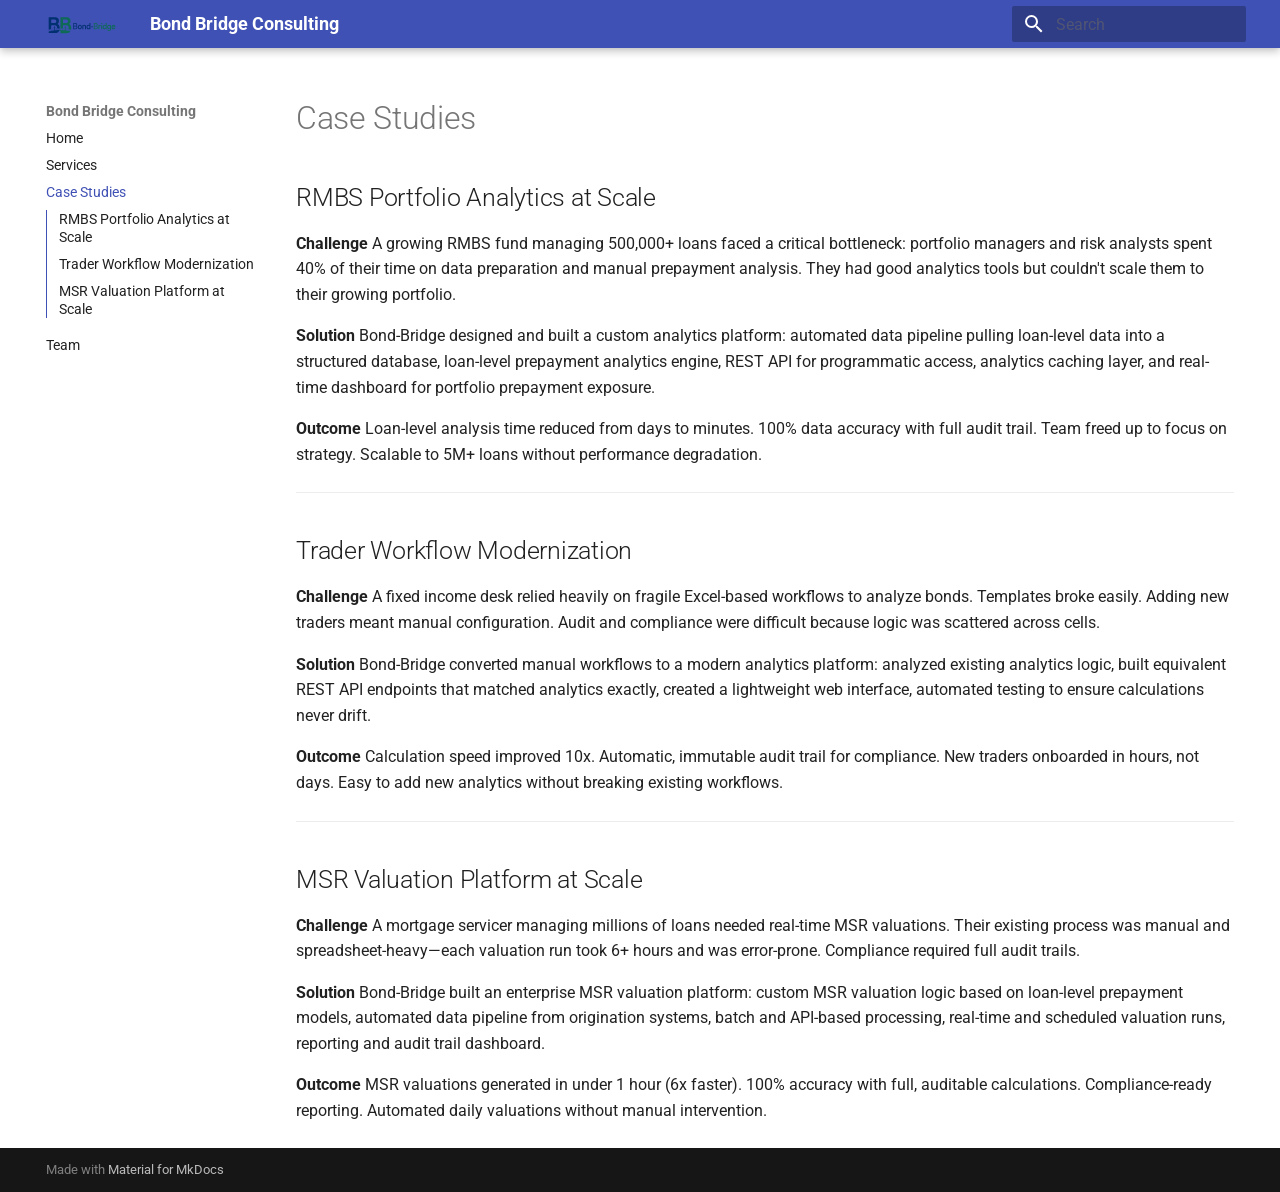
==== commit c8de4df9: "Deployed a2ac466 with MkDocs version: 1.6.1" ====
--- a/case-studies/index.html
+++ b/case-studies/index.html
@@ -50,6 +50,8 @@
         <style>:root{--md-text-font:"Roboto";--md-code-font:"Roboto Mono"}</style>
       
     
+    
+      <link rel="stylesheet" href="../stylesheets/extra.css">
     
     <script>__md_scope=new URL("..",location),__md_hash=e=>[...e].reduce(((e,_)=>(e<<5)-e+_.charCodeAt(0)),0),__md_get=(e,_=localStorage,t=__md_scope)=>JSON.parse(_.getItem(t.pathname+"."+e)),__md_set=(e,_,t=localStorage,a=__md_scope)=>{try{t.setItem(a.pathname+"."+e,JSON.stringify(_))}catch(e){}}</script>
     
@@ -199,7 +201,9 @@
 
 
 
-<nav class="md-nav md-nav--primary" aria-label="Navigation" data-md-level="0">
+  
+
+<nav class="md-nav md-nav--primary md-nav--integrated" aria-label="Navigation" data-md-level="0">
   <label class="md-nav__title" for="__drawer">
     <a href=".." title="Bond Bridge Consulting" class="md-nav__button md-logo" aria-label="Bond Bridge Consulting" data-md-component="logo">
       
@@ -332,10 +336,10 @@
     <ul class="md-nav__list" data-md-component="toc" data-md-scrollfix>
       
         <li class="md-nav__item">
-  <a href="#case-study-1-placeholder-title" class="md-nav__link">
+  <a href="#rmbs-portfolio-analytics-at-scale" class="md-nav__link">
     <span class="md-ellipsis">
       
-        Case Study 1: Placeholder Title
+        RMBS Portfolio Analytics at Scale
       
     </span>
   </a>
@@ -343,10 +347,21 @@
 </li>
       
         <li class="md-nav__item">
-  <a href="#case-study-2-placeholder-title" class="md-nav__link">
+  <a href="#trader-workflow-modernization" class="md-nav__link">
     <span class="md-ellipsis">
       
-        Case Study 2: Placeholder Title
+        Trader Workflow Modernization
+      
+    </span>
+  </a>
+  
+</li>
+      
+        <li class="md-nav__item">
+  <a href="#msr-valuation-platform-at-scale" class="md-nav__link">
+    <span class="md-ellipsis">
+      
+        MSR Valuation Platform at Scale
       
     </span>
   </a>
@@ -395,54 +410,6 @@
               </div>
             
             
-              
-              <div class="md-sidebar md-sidebar--secondary" data-md-component="sidebar" data-md-type="toc" >
-                <div class="md-sidebar__scrollwrap">
-                  <div class="md-sidebar__inner">
-                    
-
-<nav class="md-nav md-nav--secondary" aria-label="Table of contents">
-  
-  
-  
-    
-  
-  
-    <label class="md-nav__title" for="__toc">
-      <span class="md-nav__icon md-icon"></span>
-      Table of contents
-    </label>
-    <ul class="md-nav__list" data-md-component="toc" data-md-scrollfix>
-      
-        <li class="md-nav__item">
-  <a href="#case-study-1-placeholder-title" class="md-nav__link">
-    <span class="md-ellipsis">
-      
-        Case Study 1: Placeholder Title
-      
-    </span>
-  </a>
-  
-</li>
-      
-        <li class="md-nav__item">
-  <a href="#case-study-2-placeholder-title" class="md-nav__link">
-    <span class="md-ellipsis">
-      
-        Case Study 2: Placeholder Title
-      
-    </span>
-  </a>
-  
-</li>
-      
-    </ul>
-  
-</nav>
-                  </div>
-                </div>
-              </div>
-            
           
           
             <div class="md-content" data-md-component="content">
@@ -454,13 +421,29 @@
 
 
 <h1 id="case-studies">Case Studies</h1>
-<p>A look at how we've helped partners bridge the gap between where they are and where they want to be.</p>
-<h2 id="case-study-1-placeholder-title">Case Study 1: Placeholder Title</h2>
-<p>A brief summary of the challenge, the approach we took, and the outcome achieved.</p>
-<h2 id="case-study-2-placeholder-title">Case Study 2: Placeholder Title</h2>
-<p>A brief summary of the challenge, the approach we took, and the outcome achieved.</p>
+<h2 id="rmbs-portfolio-analytics-at-scale">RMBS Portfolio Analytics at Scale</h2>
+<p><strong>Challenge</strong>
+A growing RMBS fund managing 500,000+ loans faced a critical bottleneck: portfolio managers and risk analysts spent 40% of their time on data preparation and manual prepayment analysis. They had good analytics tools but couldn't scale them to their growing portfolio.</p>
+<p><strong>Solution</strong>
+Bond-Bridge designed and built a custom analytics platform: automated data pipeline pulling loan-level data into a structured database, loan-level prepayment analytics engine, REST API for programmatic access, analytics caching layer, and real-time dashboard for portfolio prepayment exposure.</p>
+<p><strong>Outcome</strong>
+Loan-level analysis time reduced from days to minutes. 100% data accuracy with full audit trail. Team freed up to focus on strategy. Scalable to 5M+ loans without performance degradation.</p>
 <hr />
-<p><em>More case studies coming soon.</em></p>
+<h2 id="trader-workflow-modernization">Trader Workflow Modernization</h2>
+<p><strong>Challenge</strong>
+A fixed income desk relied heavily on fragile Excel-based workflows to analyze bonds. Templates broke easily. Adding new traders meant manual configuration. Audit and compliance were difficult because logic was scattered across cells.</p>
+<p><strong>Solution</strong>
+Bond-Bridge converted manual workflows to a modern analytics platform: analyzed existing analytics logic, built equivalent REST API endpoints that matched analytics exactly, created a lightweight web interface, automated testing to ensure calculations never drift.</p>
+<p><strong>Outcome</strong>
+Calculation speed improved 10x. Automatic, immutable audit trail for compliance. New traders onboarded in hours, not days. Easy to add new analytics without breaking existing workflows.</p>
+<hr />
+<h2 id="msr-valuation-platform-at-scale">MSR Valuation Platform at Scale</h2>
+<p><strong>Challenge</strong>
+A mortgage servicer managing millions of loans needed real-time MSR valuations. Their existing process was manual and spreadsheet-heavy—each valuation run took 6+ hours and was error-prone. Compliance required full audit trails.</p>
+<p><strong>Solution</strong>
+Bond-Bridge built an enterprise MSR valuation platform: custom MSR valuation logic based on loan-level prepayment models, automated data pipeline from origination systems, batch and API-based processing, real-time and scheduled valuation runs, reporting and audit trail dashboard.</p>
+<p><strong>Outcome</strong>
+MSR valuations generated in under 1 hour (6x faster). 100% accuracy with full, auditable calculations. Compliance-ready reporting. Automated daily valuations without manual intervention.</p>
 
 
 
@@ -510,7 +493,7 @@
     
       
       
-      <script id="__config" type="application/json">{"annotate": null, "base": "..", "features": ["navigation.instant", "navigation.tracking", "content.code.copy"], "search": "../assets/javascripts/workers/search.2c215733.min.js", "tags": null, "translations": {"clipboard.copied": "Copied to clipboard", "clipboard.copy": "Copy to clipboard", "search.result.more.one": "1 more on this page", "search.result.more.other": "# more on this page", "search.result.none": "No matching documents", "search.result.one": "1 matching document", "search.result.other": "# matching documents", "search.result.placeholder": "Type to start searching", "search.result.term.missing": "Missing", "select.version": "Select version"}, "version": null}</script>
+      <script id="__config" type="application/json">{"annotate": null, "base": "..", "features": ["navigation.instant", "navigation.tracking", "content.code.copy", "toc.integrate"], "search": "../assets/javascripts/workers/search.2c215733.min.js", "tags": null, "translations": {"clipboard.copied": "Copied to clipboard", "clipboard.copy": "Copy to clipboard", "search.result.more.one": "1 more on this page", "search.result.more.other": "# more on this page", "search.result.none": "No matching documents", "search.result.one": "1 matching document", "search.result.other": "# matching documents", "search.result.placeholder": "Type to start searching", "search.result.term.missing": "Missing", "select.version": "Select version"}, "version": null}</script>
     
     
       <script src="../assets/javascripts/bundle.d7400e89.min.js"></script>
--- a/stylesheets/extra.css
+++ b/stylesheets/extra.css
@@ -0,0 +1,56 @@
+.team-grid {
+    display: grid;
+    grid-template-columns: repeat(2, minmax(0, 1fr));
+    gap: 3rem;
+}
+
+.team-card {
+    text-align: center;
+}
+
+.team-card img {
+    width: 250px;
+    height: 310px;
+    object-fit: cover;
+    border-radius: 8px;
+}
+
+.team-card p {
+    text-align: left;
+}
+
+.team-card h2 {
+    text-align: center;
+}
+
+.team-photo {
+    width: 300px;
+    height: 300px;
+    object-fit: cover;
+}
+
+.services-grid {
+    display: grid;
+    grid-template-columns: repeat(3, 1fr);
+    gap: 2rem;
+}
+
+.service-card {
+    background: #f3f4f6;
+    padding: 2rem;
+    border-radius: 8px;
+    border-left: 4px solid #3f7f86;
+}
+
+.service-card h3 {
+    margin-top: 0;
+}
+
+.page-logo {
+    display: block;
+    width: 100%;
+    max-width: 1000px;
+    height: auto;
+    margin-left: auto;
+    margin-right: auto;
+}
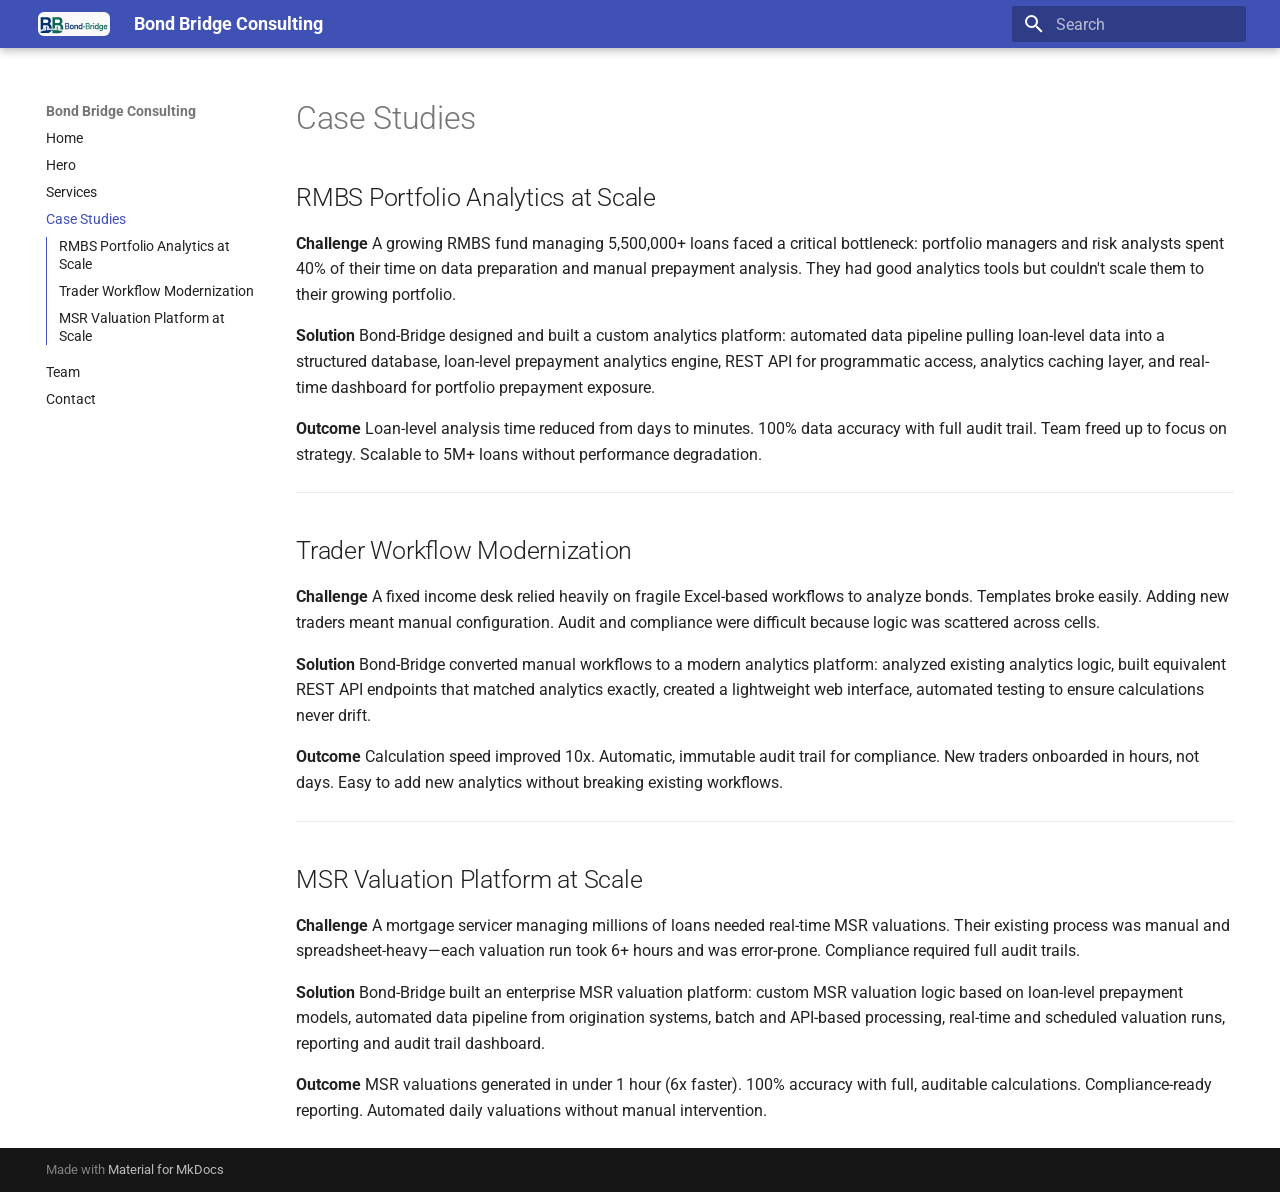
==== commit ed5722f5: "Deployed f75f0e6 with MkDocs version: 1.6.1" ====
--- a/case-studies/index.html
+++ b/case-studies/index.html
@@ -249,6 +249,33 @@
   
   
     <li class="md-nav__item">
+      <a href="../hero/" class="md-nav__link">
+        
+  
+  
+  <span class="md-ellipsis">
+    
+  
+    Hero
+  
+
+    
+  </span>
+  
+  
+
+      </a>
+    </li>
+  
+
+    
+      
+      
+  
+  
+  
+  
+    <li class="md-nav__item">
       <a href="../services/" class="md-nav__link">
         
   
@@ -391,6 +418,33 @@
     
   
     Team
+  
+
+    
+  </span>
+  
+  
+
+      </a>
+    </li>
+  
+
+    
+      
+      
+  
+  
+  
+  
+    <li class="md-nav__item">
+      <a href="../contact-us/" class="md-nav__link">
+        
+  
+  
+  <span class="md-ellipsis">
+    
+  
+    Contact
   
 
     
@@ -423,7 +477,7 @@
 <h1 id="case-studies">Case Studies</h1>
 <h2 id="rmbs-portfolio-analytics-at-scale">RMBS Portfolio Analytics at Scale</h2>
 <p><strong>Challenge</strong>
-A growing RMBS fund managing 500,000+ loans faced a critical bottleneck: portfolio managers and risk analysts spent 40% of their time on data preparation and manual prepayment analysis. They had good analytics tools but couldn't scale them to their growing portfolio.</p>
+A growing RMBS fund managing 5,500,000+ loans faced a critical bottleneck: portfolio managers and risk analysts spent 40% of their time on data preparation and manual prepayment analysis. They had good analytics tools but couldn't scale them to their growing portfolio.</p>
 <p><strong>Solution</strong>
 Bond-Bridge designed and built a custom analytics platform: automated data pipeline pulling loan-level data into a structured database, loan-level prepayment analytics engine, REST API for programmatic access, analytics caching layer, and real-time dashboard for portfolio prepayment exposure.</p>
 <p><strong>Outcome</strong>
--- a/stylesheets/extra.css
+++ b/stylesheets/extra.css
@@ -1,50 +1,4 @@
-.team-grid {
-    display: grid;
-    grid-template-columns: repeat(2, minmax(0, 1fr));
-    gap: 3rem;
-}
 
-.team-card {
-    text-align: center;
-}
-
-.team-card img {
-    width: 250px;
-    height: 310px;
-    object-fit: cover;
-    border-radius: 8px;
-}
-
-.team-card p {
-    text-align: left;
-}
-
-.team-card h2 {
-    text-align: center;
-}
-
-.team-photo {
-    width: 300px;
-    height: 300px;
-    object-fit: cover;
-}
-
-.services-grid {
-    display: grid;
-    grid-template-columns: repeat(3, 1fr);
-    gap: 2rem;
-}
-
-.service-card {
-    background: #f3f4f6;
-    padding: 2rem;
-    border-radius: 8px;
-    border-left: 4px solid #3f7f86;
-}
-
-.service-card h3 {
-    margin-top: 0;
-}
 
 .page-logo {
     display: block;
@@ -53,4 +7,10 @@
     height: auto;
     margin-left: auto;
     margin-right: auto;
+}
+
+.md-header__button.md-logo {
+    background: #fafafa;
+    border-radius: 6px;
+    padding: 0px 0px;
 }
